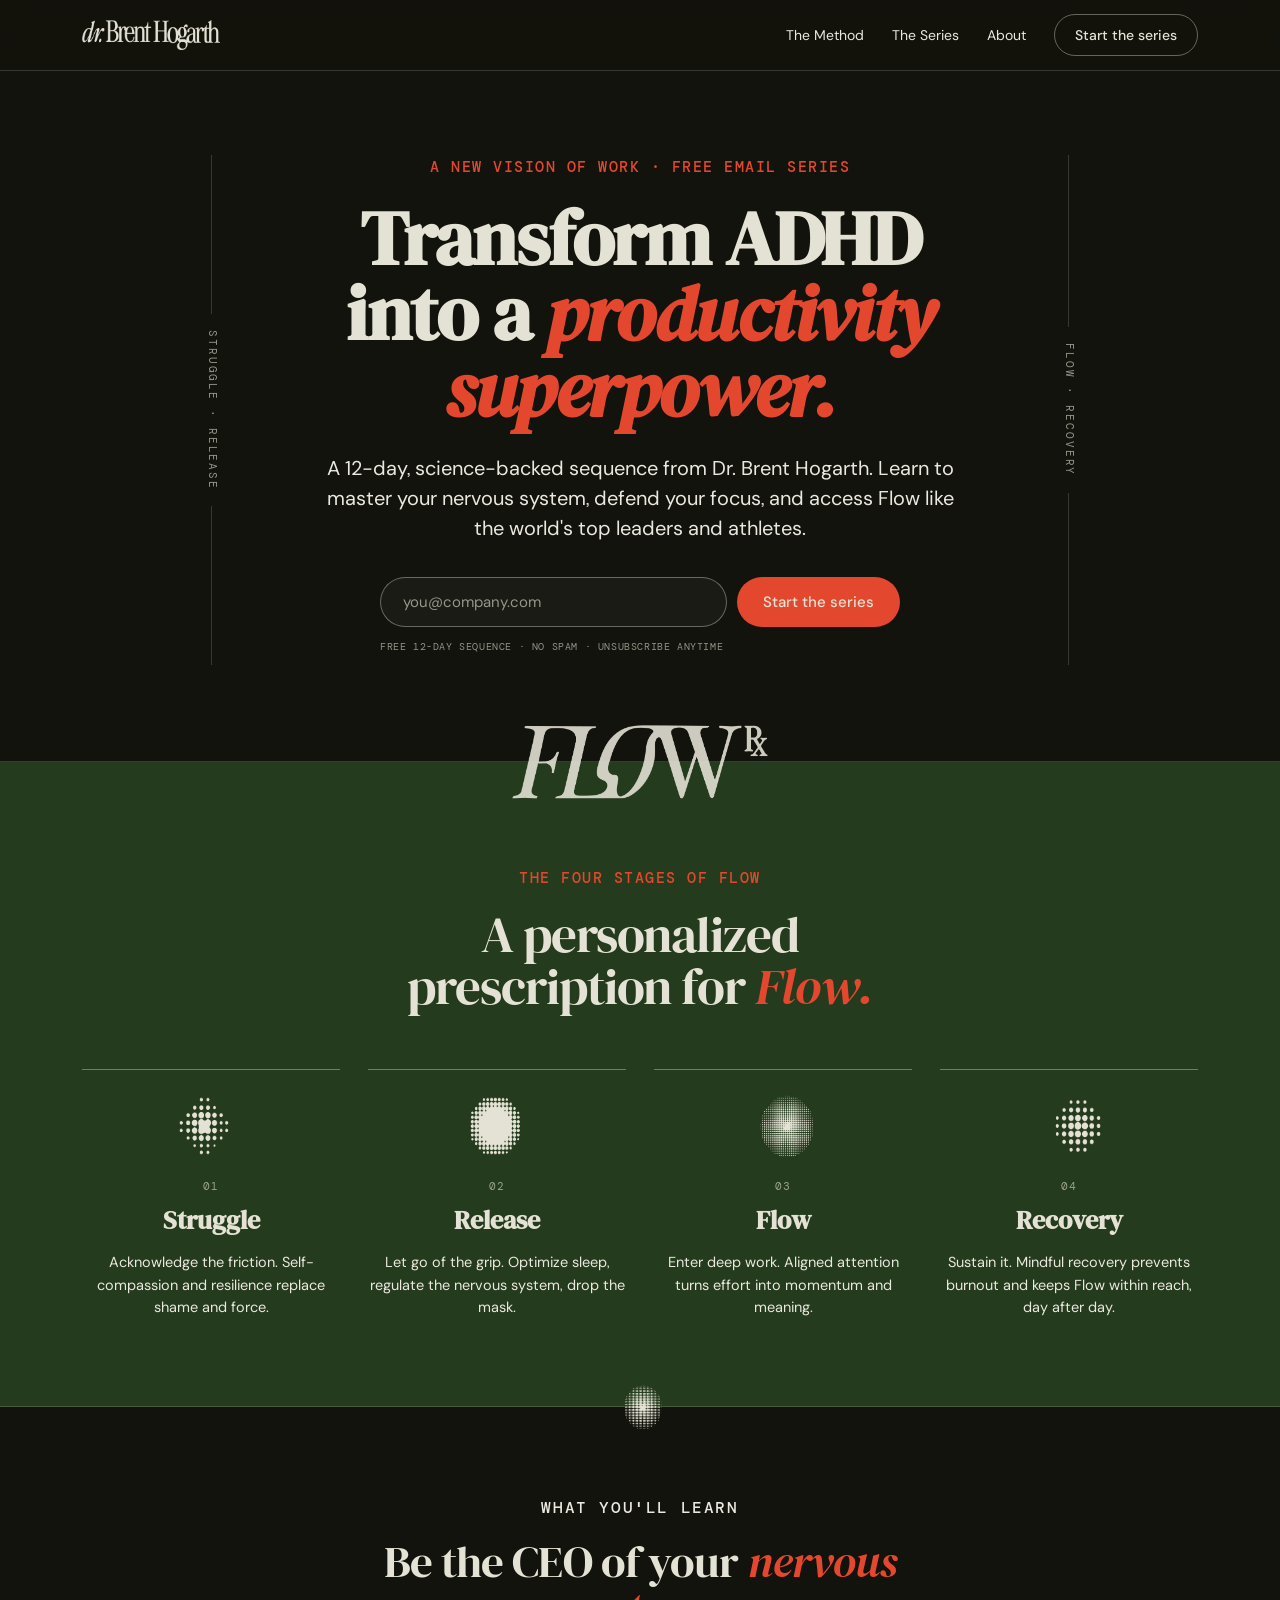
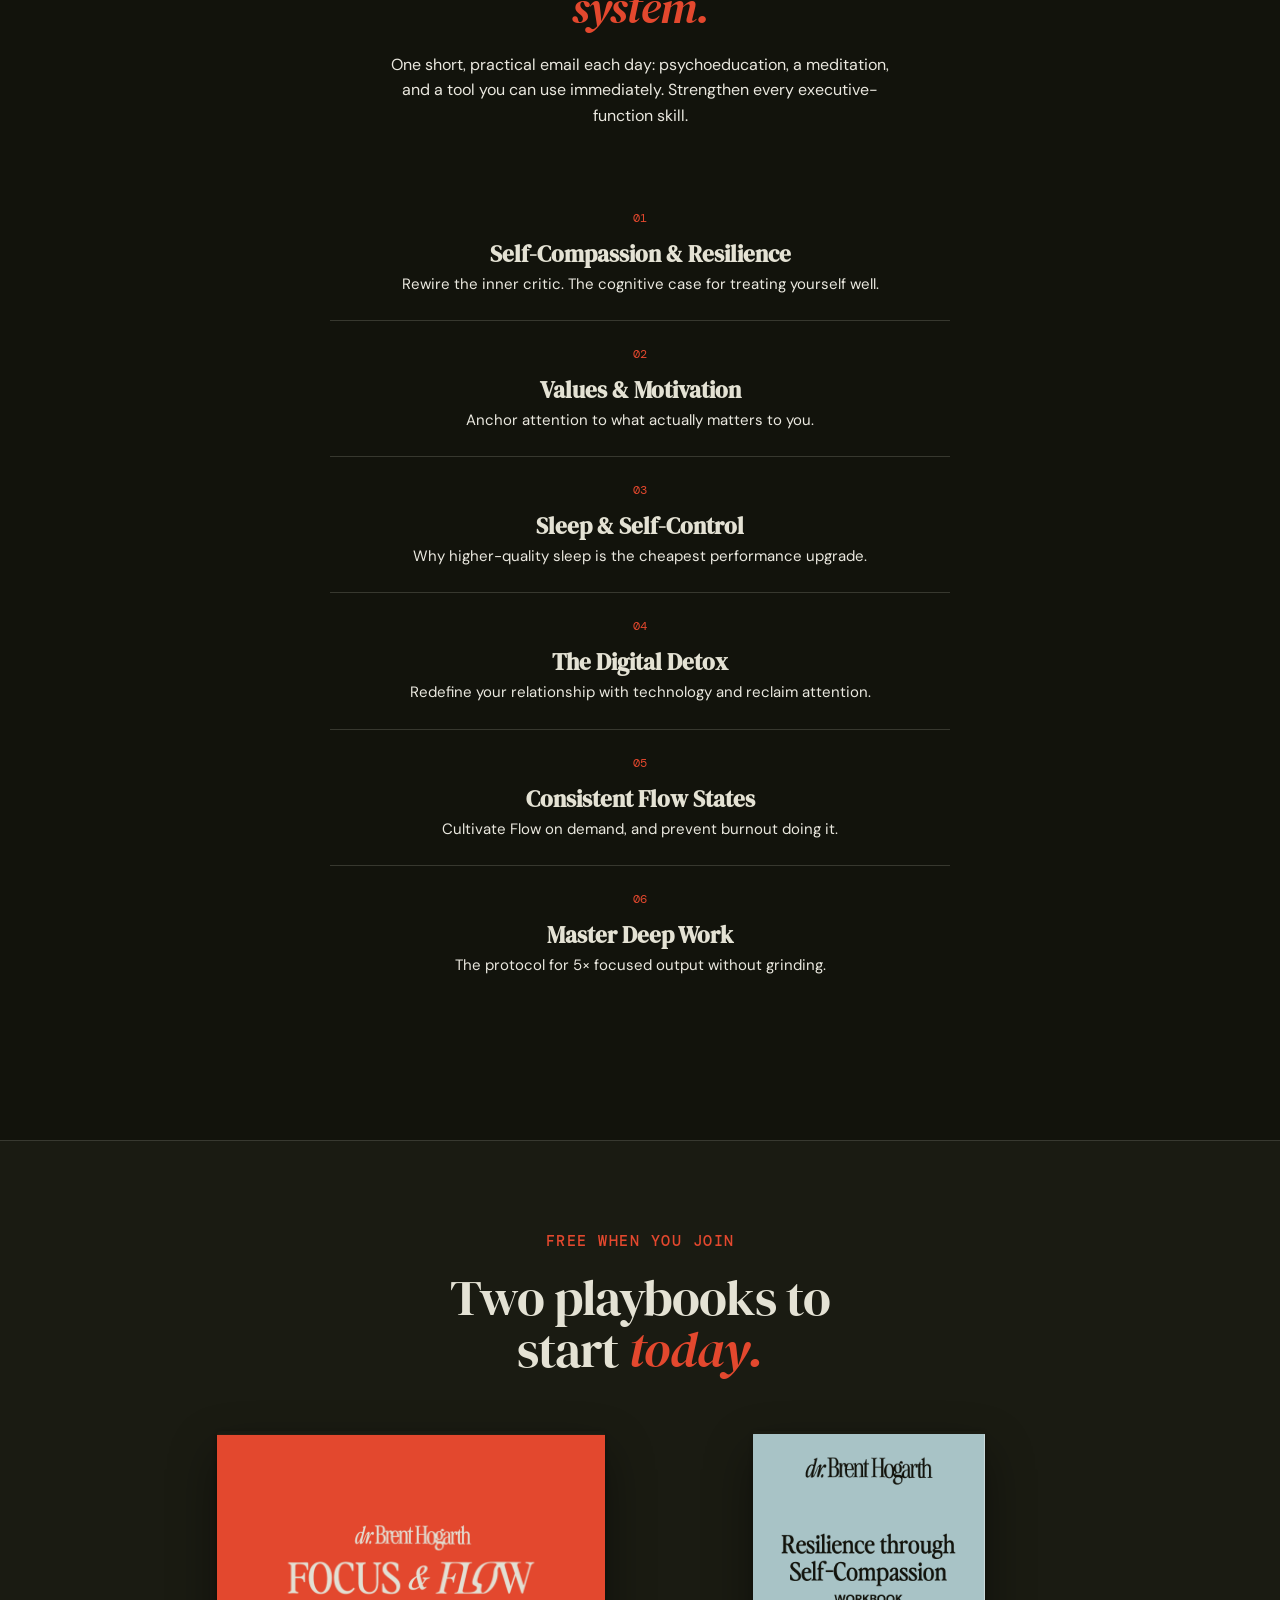
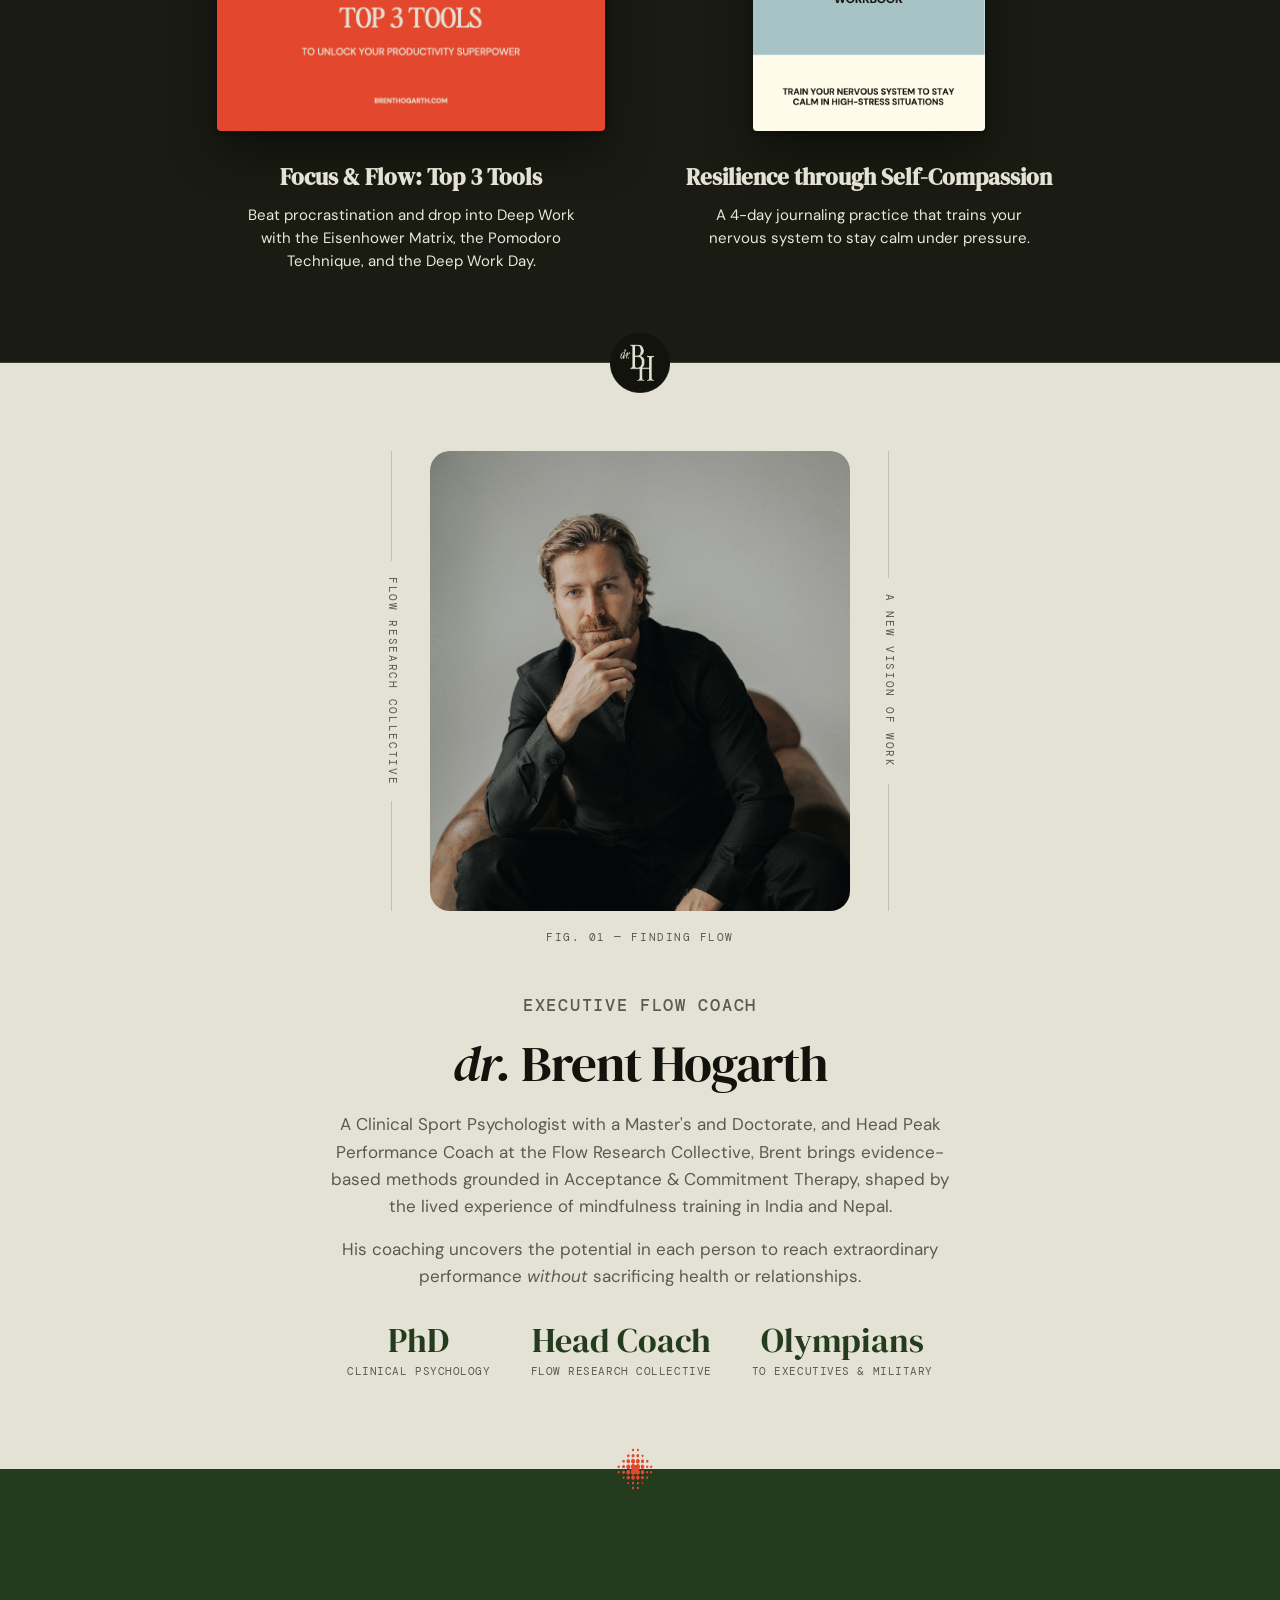
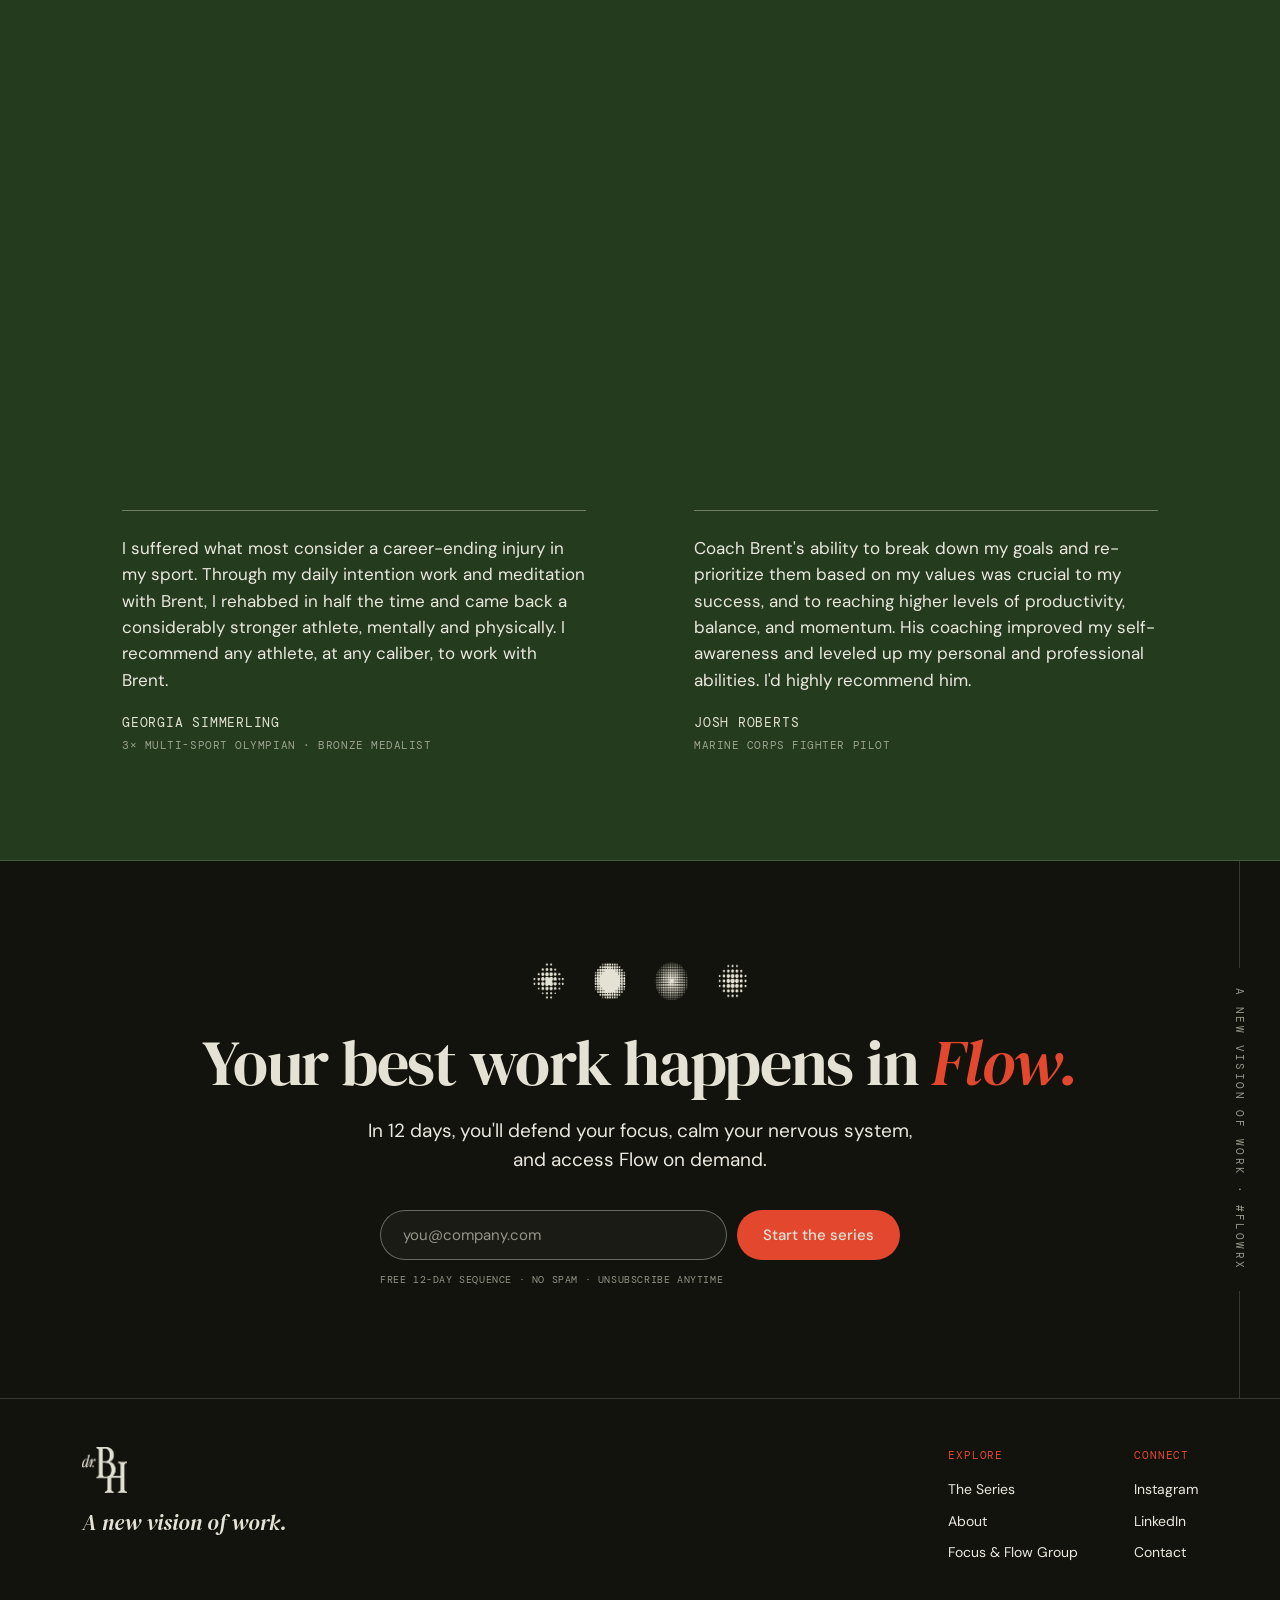
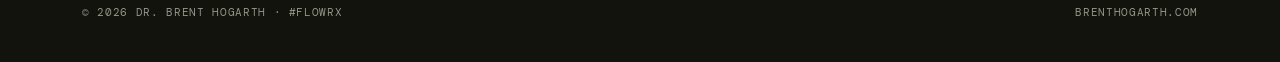
==== index.html @ 194d4f1c "Add free playbooks section with real covers Co-Authored-By: Claude Opus 4.8 <noreply@anthropic.com>" ====
<!DOCTYPE html>
<html lang="en">
<head>
<meta charset="utf-8">
<meta name="viewport" content="width=device-width, initial-scale=1">
<title>Dr. Brent Hogarth · Thinking Productively</title>
<meta name="description" content="A free 12-day, science-backed email series from Dr. Brent Hogarth. Master your nervous system, defend your focus, and access Flow like the world's top leaders and athletes.">

<meta property="og:title" content="Thinking Productively · Dr. Brent Hogarth">
<meta property="og:description" content="A free 12-day, science-backed sequence on Flow, focus, and Deep Work.">
<meta property="og:type" content="website">

<link rel="preconnect" href="https://fonts.googleapis.com">
<link rel="preconnect" href="https://fonts.gstatic.com" crossorigin>
<link rel="stylesheet" href="styles.css">
</head>
<body>

<!-- ============================================================ NAV -->
<header class="nav">
  <div class="wrap nav__inner">
    <a class="nav__logo" href="#top" aria-label="dr. Brent Hogarth home">
      <img src="assets/logo-horizontal-white.png" alt="dr. Brent Hogarth">
    </a>
    <button class="nav__toggle" aria-label="Toggle menu" aria-expanded="false" data-nav-toggle>
      <svg width="24" height="24" viewBox="0 0 24 24" fill="none" stroke="currentColor" stroke-width="1.6" stroke-linecap="round"><line x1="3" y1="7" x2="21" y2="7"/><line x1="3" y1="12" x2="21" y2="12"/><line x1="3" y1="17" x2="21" y2="17"/></svg>
    </button>
    <nav class="nav__links" data-nav-links>
      <a class="nav__link" href="#method">The Method</a>
      <a class="nav__link" href="#curriculum">The Series</a>
      <a class="nav__link" href="#about">About</a>
      <a class="nav__cta" href="#signup">Start the series</a>
    </nav>
  </div>
</header>

<main>

  <!-- ============================================================ HERO -->
  <section class="hero" id="top">
    <div class="wrap hero__inner">
      <div class="hero__content reveal">
        <span class="hero__flank hero__flank--l" aria-hidden="true"><span>Struggle · Release</span></span>
        <span class="hero__flank hero__flank--r" aria-hidden="true"><span>Flow · Recovery</span></span>
        <p class="eyebrow">A NEW VISION OF WORK · FREE EMAIL SERIES</p>
        <h1 class="hero__title">
          Transform ADHD into a
          <span class="italic accent">productivity superpower.</span>
        </h1>
        <p class="hero__lead">
          A 12-day, science-backed sequence from Dr. Brent Hogarth. Learn to master your
          nervous system, defend your focus, and access Flow like the world's top leaders
          and athletes.
        </p>

        <!-- Email capture (hero) -->
        <div class="email-form" data-email-form>
          <form novalidate>
            <div class="email-form__row">
              <input class="email-form__input" type="email" name="email" required
                     placeholder="you@company.com" autocomplete="email" aria-label="Email address">
              <button class="email-form__btn" type="submit">Start the series</button>
            </div>
            <p class="email-form__hint">FREE 12-DAY SEQUENCE · NO SPAM · UNSUBSCRIBE ANYTIME</p>
          </form>
          <div class="email-form__success" role="status">
            <svg width="22" height="22" viewBox="0 0 24 24" fill="none" stroke="currentColor" stroke-width="1.8" stroke-linecap="round" stroke-linejoin="round" style="color:var(--courtside);flex:none"><path d="M22 11.08V12a10 10 0 1 1-5.93-9.14"/><polyline points="22 4 12 14.01 9 11.01"/></svg>
            <div>
              <div class="email-form__success-title">You're in.</div>
              <div class="email-form__success-sub">Day 1 is on its way to <span data-email-echo></span></div>
            </div>
          </div>
        </div>
      </div>

    </div>
  </section>

  <!-- ============================================================ METHOD -->
  <section class="method" id="method">
    <img class="method__flowrx" src="assets/flowrx-horizontal-white.png" alt="FlowRx" aria-hidden="true">
    <div class="wrap method__inner">
      <p class="eyebrow reveal">THE FOUR STAGES OF FLOW</p>
      <h2 class="display method__title reveal">
        A personalized prescription for <span class="italic accent">Flow.</span>
      </h2>
      <div class="method__grid">
        <article class="stage reveal">
          <div class="flow-dot" data-stage="struggle"></div>
          <div class="stage__num">01</div>
          <h3 class="stage__name">Struggle</h3>
          <p class="stage__desc">Acknowledge the friction. Self-compassion and resilience replace shame and force.</p>
        </article>
        <article class="stage reveal">
          <div class="flow-dot" data-stage="release"></div>
          <div class="stage__num">02</div>
          <h3 class="stage__name">Release</h3>
          <p class="stage__desc">Let go of the grip. Optimize sleep, regulate the nervous system, drop the mask.</p>
        </article>
        <article class="stage reveal">
          <div class="flow-dot" data-stage="flow"></div>
          <div class="stage__num">03</div>
          <h3 class="stage__name">Flow</h3>
          <p class="stage__desc">Enter deep work. Aligned attention turns effort into momentum and meaning.</p>
        </article>
        <article class="stage reveal">
          <div class="flow-dot" data-stage="recovery"></div>
          <div class="stage__num">04</div>
          <h3 class="stage__name">Recovery</h3>
          <p class="stage__desc">Sustain it. Mindful recovery prevents burnout and keeps Flow within reach, day after day.</p>
        </article>
      </div>
    </div>
  </section>

  <!-- ============================================================ CURRICULUM -->
  <section class="curriculum" id="curriculum">
    <div class="seam-dot" data-stage="flow" aria-hidden="true"></div>
    <div class="wrap curriculum__inner">
      <div class="curriculum__intro reveal">
        <p class="eyebrow">WHAT YOU'LL LEARN</p>
        <h2 class="display curriculum__title">
          Be the CEO of your <span class="italic accent">nervous system.</span>
        </h2>
        <p>
          One short, practical email each day: psychoeducation, a meditation, and a tool
          you can use immediately. Strengthen every executive-function skill.
        </p>
      </div>
      <div class="curriculum__list">
        <div class="curriculum__item reveal">
          <span class="curriculum__item-num">01</span>
          <div>
            <h3>Self-Compassion &amp; Resilience</h3>
            <p>Rewire the inner critic. The cognitive case for treating yourself well.</p>
          </div>
        </div>
        <div class="curriculum__item reveal">
          <span class="curriculum__item-num">02</span>
          <div>
            <h3>Values &amp; Motivation</h3>
            <p>Anchor attention to what actually matters to you.</p>
          </div>
        </div>
        <div class="curriculum__item reveal">
          <span class="curriculum__item-num">03</span>
          <div>
            <h3>Sleep &amp; Self-Control</h3>
            <p>Why higher-quality sleep is the cheapest performance upgrade.</p>
          </div>
        </div>
        <div class="curriculum__item reveal">
          <span class="curriculum__item-num">04</span>
          <div>
            <h3>The Digital Detox</h3>
            <p>Redefine your relationship with technology and reclaim attention.</p>
          </div>
        </div>
        <div class="curriculum__item reveal">
          <span class="curriculum__item-num">05</span>
          <div>
            <h3>Consistent Flow States</h3>
            <p>Cultivate Flow on demand, and prevent burnout doing it.</p>
          </div>
        </div>
        <div class="curriculum__item reveal">
          <span class="curriculum__item-num">06</span>
          <div>
            <h3>Master Deep Work</h3>
            <p>The protocol for 5× focused output without grinding.</p>
          </div>
        </div>
        <p class="curriculum__more reveal">+ 6 more days · forgetfulness, relationships &amp; long-term flourishing</p>
      </div>
    </div>
  </section>

  <!-- ============================================================ FREE PLAYBOOKS -->
  <section class="playbooks" id="playbooks">
    <div class="wrap playbooks__inner">
      <p class="eyebrow reveal">FREE WHEN YOU JOIN</p>
      <h2 class="display playbooks__title reveal">Two playbooks to start <span class="italic accent">today.</span></h2>
      <div class="playbooks__grid">
        <figure class="playbook reveal">
          <img class="playbook__cover" src="assets/playbook-productivity.png"
               alt="Focus &amp; Flow: Top 3 Tools playbook cover">
          <figcaption>
            <h3 class="playbook__name">Focus &amp; Flow: Top 3 Tools</h3>
            <p class="playbook__desc">Beat procrastination and drop into Deep Work with the Eisenhower Matrix, the Pomodoro Technique, and the Deep Work Day.</p>
          </figcaption>
        </figure>
        <figure class="playbook reveal">
          <img class="playbook__cover" src="assets/playbook-selfcompassion.png"
               alt="Resilience through Self-Compassion workbook cover">
          <figcaption>
            <h3 class="playbook__name">Resilience through Self-Compassion</h3>
            <p class="playbook__desc">A 4-day journaling practice that trains your nervous system to stay calm under pressure.</p>
          </figcaption>
        </figure>
      </div>
    </div>
  </section>

  <!-- ============================================================ ABOUT -->
  <section class="about" id="about">
    <img class="seam-seal" src="assets/monogram-circle-fill.png" alt="" aria-hidden="true">
    <div class="wrap about__inner">
      <!-- Real photo. Save as assets/brent-portrait.jpg (or swap in a second photo
           here, e.g. assets/brent-about.jpg). Falls back to the placeholder until present. -->
      <div class="about__portrait reveal">
        <span class="about__flank about__flank--l" aria-hidden="true"><span>Flow Research Collective</span></span>
        <span class="about__flank about__flank--r" aria-hidden="true"><span>A new vision of work</span></span>
        <img class="about__photo" src="assets/brent-portrait.jpg" alt="Dr. Brent Hogarth"
             onerror="this.style.display='none';document.getElementById('about-photo-ph').style.display='flex';">
        <div class="about__photo about__photo--placeholder" id="about-photo-ph" style="display:none" role="img" aria-label="Photo of Dr. Brent Hogarth (placeholder)">
          <img src="assets/logo-vertical-black.png" alt="">
          <span>Save portrait to assets/brent-portrait.jpg</span>
        </div>
        <span class="about__fig" aria-hidden="true">Fig. 01 — Finding Flow</span>
      </div>
      <div class="about__body reveal">
        <p class="eyebrow about__eyebrow">EXECUTIVE FLOW COACH</p>
        <h2 class="about__title"><span class="italic">dr.</span> Brent Hogarth</h2>
        <p>
          A Clinical Sport Psychologist with a Master's and Doctorate, and Head Peak
          Performance Coach at the Flow Research Collective, Brent brings evidence-based
          methods grounded in Acceptance &amp; Commitment Therapy, shaped by the lived
          experience of mindfulness training in India and Nepal.
        </p>
        <p>
          His coaching uncovers the potential in each person to reach extraordinary
          performance <em>without</em> sacrificing health or relationships.
        </p>
        <div class="about__stats">
          <div>
            <div class="about__stat-n">PhD</div>
            <div class="about__stat-l">Clinical Psychology</div>
          </div>
          <div>
            <div class="about__stat-n">Head Coach</div>
            <div class="about__stat-l">Flow Research Collective</div>
          </div>
          <div>
            <div class="about__stat-n">Olympians</div>
            <div class="about__stat-l">to executives &amp; military</div>
          </div>
        </div>
      </div>
    </div>
  </section>

  <!-- ============================================================ TESTIMONIALS -->
  <section class="testimonials" id="testimonials">
    <div class="seam-dot seam-dot--orange" data-stage="struggle" aria-hidden="true"></div>
    <div class="wrap testimonials__inner">
      <p class="eyebrow reveal">IN THEIR WORDS · TRUSTED BY HIGH PERFORMERS</p>

      <figure class="testimonial-feature reveal">
        <div class="quote-mark" aria-hidden="true">&ldquo;</div>
        <blockquote>
          Dr. Brent Hogarth is a leader in the field of high-performance psychology. His
          ability to help people live value-driven lives, through integrating the science of
          mindfulness and flow, is a needed voice in peak-performance training. If you're
          looking to level up your game, I encourage you to work with him.
        </blockquote>
        <figcaption>
          <span class="testimonial__name">Steven Kotler</span>
          <span class="testimonial__role">New York Times bestselling author · leading expert on high performance</span>
        </figcaption>
      </figure>

      <div class="testimonials__grid">
        <figure class="testimonial reveal">
          <blockquote>
            I suffered what most consider a career-ending injury in my sport. Through my daily
            intention work and meditation with Brent, I rehabbed in half the time and came
            back a considerably stronger athlete, mentally and physically. I recommend any
            athlete, at any caliber, to work with Brent.
          </blockquote>
          <figcaption>
            <span class="testimonial__name">Georgia Simmerling</span>
            <span class="testimonial__role">3× Multi-Sport Olympian · Bronze Medalist</span>
          </figcaption>
        </figure>
        <figure class="testimonial reveal">
          <blockquote>
            Coach Brent's ability to break down my goals and re-prioritize them based on my
            values was crucial to my success, and to reaching higher levels of productivity,
            balance, and momentum. His coaching improved my self-awareness and leveled up my
            personal and professional abilities. I'd highly recommend him.
          </blockquote>
          <figcaption>
            <span class="testimonial__name">Josh Roberts</span>
            <span class="testimonial__role">Marine Corps fighter pilot</span>
          </figcaption>
        </figure>
      </div>
    </div>
  </section>

  <!-- ============================================================ FINAL CTA -->
  <section class="final" id="signup">
    <div class="spine" aria-hidden="true"><span>A NEW VISION OF WORK · #FLOWRX</span></div>
    <div class="wrap final__inner">
      <div class="final__dots reveal">
        <div class="flow-dot" data-stage="struggle"></div>
        <div class="flow-dot" data-stage="release"></div>
        <div class="flow-dot" data-stage="flow"></div>
        <div class="flow-dot" data-stage="recovery"></div>
      </div>
      <h2 class="display final__title reveal">
        Your best work happens in <span class="italic accent">Flow.</span>
      </h2>
      <p class="final__lead reveal">
        In 12 days, you'll defend your focus, calm your nervous system, and access Flow on demand.
      </p>
      <div class="email-form reveal" data-email-form>
        <form novalidate>
          <div class="email-form__row">
            <input class="email-form__input" type="email" name="email" required
                   placeholder="you@company.com" autocomplete="email" aria-label="Email address">
            <button class="email-form__btn" type="submit">Start the series</button>
          </div>
          <p class="email-form__hint">FREE 12-DAY SEQUENCE · NO SPAM · UNSUBSCRIBE ANYTIME</p>
        </form>
        <div class="email-form__success" role="status">
          <svg width="22" height="22" viewBox="0 0 24 24" fill="none" stroke="currentColor" stroke-width="1.8" stroke-linecap="round" stroke-linejoin="round" style="color:var(--courtside);flex:none"><path d="M22 11.08V12a10 10 0 1 1-5.93-9.14"/><polyline points="22 4 12 14.01 9 11.01"/></svg>
          <div>
            <div class="email-form__success-title">You're in.</div>
            <div class="email-form__success-sub">Day 1 is on its way to <span data-email-echo></span></div>
          </div>
        </div>
      </div>
    </div>
  </section>

</main>

<!-- ============================================================ FOOTER -->
<footer class="footer">
  <div class="wrap footer__top">
    <div class="footer__brand">
      <img src="assets/monogram-white.png" alt="dr. BH">
      <p class="footer__tagline">A new vision of work.</p>
    </div>
    <div class="footer__cols">
      <div class="footer__col">
        <div class="footer__col-head">Explore</div>
        <a href="#curriculum">The Series</a>
        <a href="#about">About</a>
        <a href="https://www.brenthogarth.com/focus-group">Focus &amp; Flow Group</a>
      </div>
      <div class="footer__col">
        <div class="footer__col-head">Connect</div>
        <a href="#">Instagram</a>
        <a href="#">LinkedIn</a>
        <a href="#">Contact</a>
      </div>
    </div>
  </div>
  <div class="wrap footer__bottom">
    <span>© 2026 Dr. Brent Hogarth · #FLOWRX</span>
    <span>brenthogarth.com</span>
  </div>
</footer>

<script src="main.js?v=2"></script>
</body>
</html>
---- styles.css ----
/* ============================================================
   BRENT HOGARTH — Thinking Productively landing page
   Foundations ported from the design system's colors_and_type.css
   (Source: BH-BrandBook-V2-09.30.22.pdf, pp. 22–23)
   ============================================================ */

/* ---- FONTS -------------------------------------------------
   Display:  Perfectly Nineties (COMMERCIAL — not on Google Fonts)
             ↳ substituted with "DM Serif Display" until the real
               licensed files are supplied.
   Body:     DM Sans  (exact match, Google Fonts)
   Mono/UI:  DM Mono  (exact match, Google Fonts)
------------------------------------------------------------- */
@import url('https://fonts.googleapis.com/css2?family=DM+Serif+Display:ital@0;1&family=DM+Sans:ital,opsz,wght@0,9..40,300..700;1,9..40,400..600&family=DM+Mono:ital,wght@0,400;0,500;1,400&display=swap');

:root {
  /* ---- BRAND COLOR PALETTE (named per brand book) ---- */
  --turf:        #253B1E; /* deep green       — PANTONE 553C  */
  --courtside:   #E3482E; /* red / vermilion  — PANTONE 172C (accent) */
  --deep-flow:   #12130C; /* near-black       — PANTONE BLACK C */
  --grounded:    #8F7C65; /* warm taupe       — PANTONE 874C  */
  --enlightened: #E4E2D4; /* warm cream       — PANTONE WARM GRAY 1C */

  --cream-soft:  oklch(0.93 0.012 95);   /* slightly dimmer cream for body text on dark */

  /* ---- SEMANTIC SURFACES ---- */
  --bg:              var(--deep-flow);
  --bg-alt:          var(--turf);
  --bg-cream:        var(--enlightened);
  --surface:         #1A1B12;
  --hairline:        rgba(228, 226, 212, 0.18);
  --hairline-strong: rgba(228, 226, 212, 0.40);

  /* ---- SEMANTIC FOREGROUND ---- */
  --fg1:           var(--enlightened);
  --fg2:           var(--cream-soft);
  --fg3:           rgba(228, 226, 212, 0.62);
  --fg-on-cream:   var(--deep-flow);
  --fg-on-cream-2: rgba(18, 19, 12, 0.66);
  --accent:        var(--courtside);

  /* ---- TYPE FAMILIES ---- */
  --font-display: 'DM Serif Display', 'Perfectly Nineties', Georgia, serif;
  --font-body:    'DM Sans', system-ui, -apple-system, sans-serif;
  --font-mono:    'DM Mono', ui-monospace, 'SFMono-Regular', monospace;

  /* ---- RADIUS / ELEVATION ---- */
  --r-sm: 6px;
  --r-md: 12px;
  --r-lg: 20px;
  --r-pill: 999px;
  --shadow-card: 0 1px 2px rgba(0, 0, 0, 0.4), 0 12px 32px rgba(0, 0, 0, 0.35);

  --wrap: 1180px;
}

/* ============================================================
   RESET / BASE
   ============================================================ */
* { box-sizing: border-box; }
html { scroll-behavior: smooth; }
html, body { margin: 0; }

body {
  background: var(--deep-flow);
  color: var(--fg2);
  font-family: var(--font-body);
  font-size: 1.0625rem;
  line-height: 1.6;
  font-feature-settings: 'ss01';
  -webkit-font-smoothing: antialiased;
  text-rendering: optimizeLegibility;
}

::selection { background: var(--courtside); color: var(--enlightened); }

img { display: block; max-width: 100%; }

h1, h2, h3 { margin: 0; }

a { color: var(--fg1); text-underline-offset: 3px; }

.wrap { max-width: var(--wrap); margin: 0 auto; padding-left: 32px; padding-right: 32px; }

.eyebrow {
  font-family: var(--font-mono);
  font-size: 15px;
  text-transform: uppercase;
  letter-spacing: 0.1em;
  color: var(--accent);
  font-weight: 500;
  margin: 0;
}

.serif { font-family: var(--font-display); font-weight: 400; }
.italic { font-style: italic; }
.accent { color: var(--courtside); }

/* Reusable display headline base — DM Serif Display ships 400 only */
.display, .h2 {
  font-family: var(--font-display);
  font-weight: 400;
  color: var(--enlightened);
  line-height: 1.02;
  letter-spacing: -0.02em;
}

/* ============================================================
   FLOW-STAGE HALFTONE MOTIF
   Crops the official strip (assets/stages-row-white.png:
   Struggle · Release · Flow · Recovery) into one cell.
   ============================================================ */
.flow-dot {
  background-image: url(assets/stages-row-white.png);
  background-size: 400% 100%;
  background-repeat: no-repeat;
  flex: none;
}
.flow-dot[data-stage="struggle"] { background-position: 0% center; }
.flow-dot[data-stage="release"]  { background-position: 33.33% center; }
.flow-dot[data-stage="flow"]     { background-position: 66.67% center; }
.flow-dot[data-stage="recovery"] { background-position: 100% center; }

.flow-row { display: flex; gap: 22px; }

/* ============================================================
   NAV
   ============================================================ */
.nav {
  position: sticky;
  top: 0;
  z-index: 50;
  background: rgba(18, 19, 12, 0.72);
  backdrop-filter: blur(10px);
  -webkit-backdrop-filter: blur(10px);
  border-bottom: 1px solid var(--hairline);
}
.nav__inner {
  display: flex;
  align-items: center;
  justify-content: space-between;
  padding-top: 14px;
  padding-bottom: 14px;
}
.nav__logo img { height: 30px; width: auto; }
.nav__links { display: flex; align-items: center; gap: 28px; }
.nav__link {
  font-family: var(--font-body);
  font-size: 14px;
  color: var(--fg2);
  text-decoration: none;
  transition: color 0.15s ease;
}
.nav__link:hover { color: var(--courtside); }
.nav__cta {
  font-family: var(--font-body);
  font-size: 14px;
  font-weight: 500;
  color: var(--enlightened);
  border: 1px solid var(--hairline-strong);
  border-radius: var(--r-pill);
  padding: 9px 20px;
  text-decoration: none;
  white-space: nowrap;
  transition: border-color 0.15s ease, background-color 0.15s ease;
}
.nav__cta:hover { border-color: var(--courtside); background: rgba(227, 72, 46, 0.08); }
.nav__toggle {
  display: none;
  background: none;
  border: 0;
  color: var(--enlightened);
  cursor: pointer;
  padding: 6px;
}

/* ============================================================
   HERO
   ============================================================ */
.hero {
  position: relative;
  overflow: hidden;
  border-bottom: 1px solid var(--hairline);
}
.hero__inner {
  padding-top: 84px;
  padding-bottom: 96px;
  display: flex;
  flex-direction: column;
  align-items: center;
  text-align: center;
}
.hero__content { position: relative; max-width: 760px; }
.hero .email-form { margin: 0 auto; text-align: left; }

/* flanking court-lines framing the hero headline (same treatment as the portrait) */
.hero__flank {
  position: absolute;
  top: 0;
  bottom: 0;
  display: flex;
  flex-direction: column;
  align-items: center;
  justify-content: center;
  gap: 16px;
}
.hero__flank::before,
.hero__flank::after { content: ""; flex: 1; width: 1px; background: var(--hairline); }
.hero__flank span {
  writing-mode: vertical-rl;
  font-family: var(--font-mono);
  font-size: 10.5px;
  letter-spacing: 0.18em;
  text-transform: uppercase;
  color: var(--fg3);
  white-space: nowrap;
}
.hero__flank--l { right: 100%; margin-right: 40px; }
.hero__flank--r { left: 100%; margin-left: 40px; }
@media (max-width: 900px) { .hero__flank { display: none; } }
.hero__title {
  font-family: var(--font-display);
  font-size: clamp(3rem, 6vw, 5.6rem);
  line-height: 0.98;
  letter-spacing: -0.02em;
  color: var(--enlightened);
  margin: 22px 0 26px;
  text-wrap: balance;
}
.hero__lead {
  font-size: 20px;
  line-height: 1.5;
  color: var(--fg2);
  max-width: 46ch;
  margin: 0 auto 34px;
}

/* ============================================================
   EMAIL CAPTURE FORM
   ============================================================ */
.email-form { max-width: 520px; }
.email-form__row { display: flex; gap: 10px; }
.email-form__input {
  flex: 1;
  border-radius: var(--r-pill);
  padding: 14px 22px;
  font-family: var(--font-body);
  font-size: 15px;
  outline: none;
  background: rgba(228, 226, 212, 0.04);
  border: 1px solid var(--hairline-strong);
  color: var(--enlightened);
  min-width: 0;
}
.email-form__input::placeholder { color: var(--fg3); }
.email-form__input:focus { border-color: var(--courtside); }
.email-form__btn {
  background: var(--courtside);
  color: var(--enlightened);
  border: 0;
  border-radius: var(--r-pill);
  padding: 14px 26px;
  font-family: var(--font-body);
  font-weight: 500;
  font-size: 15px;
  cursor: pointer;
  white-space: nowrap;
  transition: filter 0.15s ease;
}
.email-form__btn:hover { filter: brightness(1.08); }
.email-form__btn:active { filter: brightness(0.94); }
.email-form__hint {
  font-family: var(--font-mono);
  font-size: 10px;
  text-transform: uppercase;
  letter-spacing: 0.06em;
  color: var(--fg3);
  margin-top: 12px;
}

/* success state */
.email-form__success {
  display: none;
  align-items: center;
  gap: 12px;
  padding: 16px 22px;
  border: 1px solid var(--hairline-strong);
  border-radius: var(--r-md);
  max-width: 520px;
  background: rgba(228, 226, 212, 0.05);
}
.email-form.is-done .email-form__success { display: flex; }
.email-form.is-done form { display: none; }
.email-form__success i { color: var(--courtside); width: 22px; height: 22px; flex: none; }
.email-form__success-title {
  font-family: var(--font-display);
  font-size: 20px;
  color: var(--enlightened);
  line-height: 1.1;
}
.email-form__success-sub {
  font-family: var(--font-mono);
  font-size: 11px;
  text-transform: uppercase;
  letter-spacing: 0.05em;
  color: var(--fg3);
  margin-top: 4px;
}

/* cream variant (light sections) */
.email-form--cream .email-form__input {
  background: rgba(255, 255, 255, 0.5);
  border-color: rgba(18, 19, 12, 0.28);
  color: var(--deep-flow);
}
.email-form--cream .email-form__input::placeholder { color: var(--fg-on-cream-2); }
.email-form--cream .email-form__hint { color: var(--fg-on-cream-2); }

/* ============================================================
   METHOD — four stages of Flow
   ============================================================ */
.method {
  position: relative;
  background: var(--turf);
  border-bottom: 1px solid var(--hairline);
}
.method__inner { padding-top: 104px; padding-bottom: 88px; text-align: center; }
.method__title {
  font-size: clamp(2rem, 4vw, 3.4rem);
  margin: 18px auto 56px;
  max-width: 22ch;
  line-height: 1.02;
}
.method__grid {
  display: grid;
  grid-template-columns: repeat(4, 1fr);
  gap: 28px;
}
.stage {
  border-top: 1px solid var(--hairline-strong);
  padding-top: 24px;
  display: flex;
  flex-direction: column;
  align-items: center;
  text-align: center;
}
.stage .flow-dot { width: 64px; height: 64px; }
.stage__num {
  font-family: var(--font-mono);
  font-size: 11px;
  color: var(--fg3);
  margin-top: 20px;
  letter-spacing: 0.06em;
}
.stage__name {
  font-family: var(--font-display);
  font-size: 26px;
  color: var(--enlightened);
  margin: 4px 0 10px;
}
.stage__desc { font-size: 14.5px; line-height: 1.55; color: var(--fg2); margin: 0; max-width: 30ch; }

/* ============================================================
   CURRICULUM
   ============================================================ */
.curriculum { position: relative; border-bottom: 1px solid var(--hairline); }
.curriculum__inner { padding-top: 88px; padding-bottom: 88px; }
.curriculum__intro { text-align: center; max-width: 640px; margin: 0 auto 56px; }
.curriculum__title {
  font-size: clamp(1.9rem, 3.5vw, 3rem);
  line-height: 1.04;
  margin: 18px 0 20px;
}
.curriculum__intro p { font-size: 16px; line-height: 1.6; color: var(--fg2); margin: 0 auto; max-width: 48ch; }
.curriculum__list { max-width: 620px; margin: 0 auto; }
.curriculum__item {
  display: flex;
  flex-direction: column;
  align-items: center;
  text-align: center;
  gap: 8px;
  padding: 24px 0;
  border-top: 1px solid var(--hairline);
}
.curriculum__item:first-child { border-top: none; }
.curriculum__item-num {
  font-family: var(--font-mono);
  font-size: 12px;
  color: var(--courtside);
}
.curriculum__item h3 {
  font-family: var(--font-display);
  font-size: 23px;
  color: var(--enlightened);
  margin: 0;
}
.curriculum__item p { font-size: 15px; line-height: 1.55; color: var(--fg2); margin: 0; }
.curriculum__more {
  font-family: var(--font-mono);
  font-size: 11px;
  text-transform: uppercase;
  letter-spacing: 0.05em;
  color: var(--fg3);
  margin-top: 22px;
  text-align: center;
}

/* ============================================================
   ABOUT
   ============================================================ */
.about {
  position: relative;
  background: var(--enlightened);
  color: var(--deep-flow);
  border-bottom: 1px solid var(--hairline);
}
.about__inner {
  padding-top: 88px;
  padding-bottom: 88px;
  display: flex;
  flex-direction: column;
  align-items: center;
  text-align: center;
}
.about__body { max-width: 640px; }

/* portrait with editorial court-line framing + a figure caption */
.about__portrait {
  position: relative;
  width: min(420px, 100%);
  margin-bottom: 46px;
}
.about__photo {
  width: 100%;
  height: 460px;
  border-radius: var(--r-lg);
  object-fit: cover;
  object-position: 50% 18%;
}
.about__flank {
  position: absolute;
  top: 0;
  height: 460px;
  display: flex;
  flex-direction: column;
  align-items: center;
  justify-content: center;
  gap: 16px;
}
.about__flank::before,
.about__flank::after { content: ""; flex: 1; width: 1px; background: rgba(18, 19, 12, 0.16); }
.about__flank span {
  writing-mode: vertical-rl;
  font-family: var(--font-mono);
  font-size: 10.5px;
  letter-spacing: 0.16em;
  text-transform: uppercase;
  color: var(--fg-on-cream-2);
  white-space: nowrap;
}
.about__flank--l { right: 100%; margin-right: 30px; }
.about__flank--r { left: 100%; margin-left: 30px; }
.about__fig {
  display: block;
  margin-top: 18px;
  font-family: var(--font-mono);
  font-size: 11px;
  letter-spacing: 0.14em;
  text-transform: uppercase;
  color: var(--fg-on-cream-2);
}
.about__photo--placeholder {
  border: 1px solid rgba(18, 19, 12, 0.15);
  background:
    radial-gradient(120% 90% at 50% 0%, rgba(37, 59, 30, 0.10), transparent 65%),
    rgba(18, 19, 12, 0.04);
  display: flex;
  flex-direction: column;
  align-items: center;
  justify-content: center;
  gap: 16px;
  text-align: center;
}
.about__photo--placeholder img { width: 96px; height: auto; opacity: 0.85; }
.about__photo--placeholder span {
  font-family: var(--font-mono);
  font-size: 11px;
  text-transform: uppercase;
  letter-spacing: 0.08em;
  color: var(--fg-on-cream-2);
}
.about__eyebrow { color: var(--turf); }
.about__title {
  font-family: var(--font-display);
  font-weight: 400;
  font-size: clamp(2rem, 4vw, 3.4rem);
  line-height: 1.02;
  letter-spacing: -0.02em;
  color: var(--deep-flow);
  margin: 18px 0 22px;
}
.about p { font-size: 17px; line-height: 1.6; color: var(--fg-on-cream-2); margin: 0 auto 16px; max-width: 56ch; }
.about p:last-of-type { margin-bottom: 0; }
.about__stats { display: flex; justify-content: center; gap: 40px; margin-top: 32px; flex-wrap: wrap; }
.about__stat-n { font-family: var(--font-display); font-size: 34px; color: var(--turf); line-height: 1; }
.about__stat-l {
  font-family: var(--font-mono);
  font-size: 11px;
  text-transform: uppercase;
  letter-spacing: 0.05em;
  color: var(--fg-on-cream-2);
  margin-top: 6px;
}

/* ============================================================
   FREE PLAYBOOKS (lead-magnet showcase — real covers)
   ============================================================ */
.playbooks { position: relative; background: var(--surface); border-bottom: 1px solid var(--hairline); }
.playbooks__inner { padding-top: 88px; padding-bottom: 88px; text-align: center; }
.playbooks__title {
  font-size: clamp(2rem, 4vw, 3.4rem);
  margin: 18px auto 56px;
  max-width: 18ch;
  line-height: 1.02;
}
.playbooks__grid {
  display: grid;
  grid-template-columns: 1fr 1fr;
  gap: 56px;
  align-items: start;
  max-width: 860px;
  margin: 0 auto;
}
.playbook { margin: 0; display: flex; flex-direction: column; align-items: center; }
.playbook__cover {
  max-height: 300px;
  max-width: 100%;
  border-radius: 4px;
  box-shadow: 0 2px 6px rgba(0, 0, 0, 0.35), 0 22px 48px rgba(0, 0, 0, 0.42);
  margin-bottom: 28px;
}
.playbook__name {
  font-family: var(--font-display);
  font-size: 23px;
  color: var(--enlightened);
  margin: 0 0 8px;
}
.playbook__desc {
  font-size: 15px;
  line-height: 1.55;
  color: var(--fg2);
  margin: 0 auto;
  max-width: 34ch;
}

/* ============================================================
   TESTIMONIALS
   ============================================================ */
.testimonials { position: relative; background: var(--turf); border-bottom: 1px solid var(--hairline); }
.testimonials__inner { padding-top: 88px; padding-bottom: 88px; }
.testimonials .eyebrow { text-align: center; }

.testimonial-feature { margin: 26px 0 64px; max-width: 980px; }
.testimonial-feature .quote-mark {
  font-family: var(--font-display);
  font-size: 58px;
  line-height: 0.7;
  color: var(--courtside);
  margin: 0 0 24px;
}
.testimonial-feature blockquote {
  font-family: var(--font-display);
  font-weight: 400;
  font-size: clamp(1.6rem, 3.2vw, 2.75rem);
  line-height: 1.18;
  letter-spacing: -0.01em;
  color: var(--enlightened);
  margin: 0 0 26px;
  text-wrap: balance;
}

.testimonials__grid { display: grid; grid-template-columns: 1fr 1fr; gap: 28px; }
.testimonial { border-top: 1px solid var(--hairline-strong); padding-top: 24px; }
.testimonial blockquote {
  font-family: var(--font-body);
  font-size: 17px;
  line-height: 1.55;
  color: var(--fg2);
  margin: 0 0 20px;
}

/* shared attribution */
.testimonial-feature figcaption,
.testimonial figcaption { display: flex; flex-direction: column; gap: 3px; }
.testimonial__name {
  font-family: var(--font-mono);
  font-size: 13px;
  text-transform: uppercase;
  letter-spacing: 0.06em;
  color: var(--enlightened);
}
.testimonial__role {
  font-family: var(--font-mono);
  font-size: 11px;
  text-transform: uppercase;
  letter-spacing: 0.05em;
  color: var(--fg3);
}

/* ============================================================
   FINAL CTA
   ============================================================ */
.final { position: relative; background: var(--deep-flow); }

/* ============================================================
   SECTION TRANSITIONS / BRAND OVERLAYS
   (soften hard section cuts with brand motifs)
   ============================================================ */
/* FlowRx wordmark straddling the hero → method seam */
.method__flowrx {
  position: absolute;
  top: 0;
  left: 50%;
  transform: translate(-50%, -50%);
  width: min(255px, 45vw);
  height: auto;
  opacity: 0.9;
  pointer-events: none;
  z-index: 3;
}
/* a single halftone "flow" dot straddling the method → curriculum seam */
.seam-dot {
  position: absolute;
  top: 0;
  left: 50%;
  width: 46px;
  height: 46px;
  transform: translate(-50%, -50%);
  background-image: url(assets/stages-row-white.png);
  background-size: 400% 100%;
  background-repeat: no-repeat;
  pointer-events: none;
  z-index: 4;
}
.seam-dot--black { background-image: url(assets/stages-row-black.png); }
/* Courtside (orange) particle dot — recolours the halftone via mask so it reads
   on both the cream and turf halves of the About → Testimonials seam */
.seam-dot--orange {
  background-image: none;
  background-color: var(--courtside);
  -webkit-mask-image: url(assets/stages-row-white.png);
          mask-image: url(assets/stages-row-white.png);
  -webkit-mask-repeat: no-repeat;
          mask-repeat: no-repeat;
  -webkit-mask-size: 400% 100%;
          mask-size: 400% 100%;
  -webkit-mask-position: 0% center;
          mask-position: 0% center;
}
.seam-dot[data-stage="struggle"] { background-position: 0% center; }
.seam-dot[data-stage="release"]  { background-position: 33.33% center; }
.seam-dot[data-stage="flow"]     { background-position: 66.67% center; }
.seam-dot[data-stage="recovery"] { background-position: 100% center; }
/* subtle vertical "spine" label riding a hairline (final CTA) */
.spine {
  position: absolute;
  top: 0;
  bottom: 0;
  right: 32px;
  display: flex;
  flex-direction: column;
  align-items: center;
  justify-content: center;
  gap: 20px;
  pointer-events: none;
}
.spine::before,
.spine::after { content: ""; flex: 1; width: 1px; background: var(--hairline); }
.spine span {
  writing-mode: vertical-rl;
  font-family: var(--font-mono);
  font-size: 11px;
  letter-spacing: 0.22em;
  text-transform: uppercase;
  color: var(--fg3);
  white-space: nowrap;
}
@media (max-width: 900px) { .spine { display: none; } }

/* monogram seal connector (works straddling cream / turf seams) */
.seam-seal {
  position: absolute;
  top: 0;
  left: 50%;
  width: 60px;
  height: 60px;
  transform: translate(-50%, -50%);
  z-index: 4;
  pointer-events: none;
}
/* editorial flanks fit only when there's gutter room */
@media (max-width: 760px) {
  .about__flank { display: none; }
  .playbooks__grid { grid-template-columns: 1fr; gap: 48px; }
}
.final__inner { padding-top: 100px; padding-bottom: 100px; text-align: center; }
.final__dots { display: flex; justify-content: center; gap: 18px; margin-bottom: 30px; }
.final__dots .flow-dot { width: 40px; height: 40px; }
.final__title {
  font-size: clamp(2.4rem, 5vw, 4.6rem);
  line-height: 1;
  margin: 0 0 22px;
  letter-spacing: -0.02em;
}
.final__lead { font-size: 19px; line-height: 1.5; color: var(--fg2); max-width: 42ch; margin: 0 auto 36px; }
.final .email-form { margin: 0 auto; }
.final__inner .email-form__row,
.final__inner .email-form__hint { text-align: left; }

/* ============================================================
   FOOTER
   ============================================================ */
.footer { border-top: 1px solid var(--hairline); background: var(--deep-flow); }
.footer__top {
  padding-top: 48px;
  padding-bottom: 0;
  display: flex;
  justify-content: space-between;
  align-items: flex-start;
  flex-wrap: wrap;
  gap: 32px;
}
.footer__brand { max-width: 340px; }
.footer__brand img { height: 46px; width: auto; margin-bottom: 16px; }
.footer__tagline { font-family: var(--font-display); font-style: italic; font-size: 22px; color: var(--enlightened); margin: 0; line-height: 1.2; }
.footer__cols { display: flex; gap: 56px; flex-wrap: wrap; }
.footer__col-head {
  font-family: var(--font-mono);
  font-size: 11px;
  text-transform: uppercase;
  letter-spacing: 0.08em;
  color: var(--courtside);
  margin-bottom: 14px;
}
.footer__col a {
  display: block;
  font-family: var(--font-body);
  font-size: 14px;
  color: var(--fg2);
  text-decoration: none;
  margin-bottom: 9px;
  transition: color 0.15s ease;
}
.footer__col a:hover { color: var(--courtside); }
.footer__bottom {
  padding-top: 32px;
  padding-bottom: 40px;
  display: flex;
  justify-content: space-between;
  flex-wrap: wrap;
  gap: 12px;
}
.footer__bottom span {
  font-family: var(--font-mono);
  font-size: 11px;
  text-transform: uppercase;
  letter-spacing: 0.06em;
  color: var(--fg3);
}

/* ============================================================
   SCROLL REVEAL (calm, slow rise — per brand motion rules)
   ============================================================ */
.reveal {
  opacity: 0;
  transform: translateY(14px);
  filter: blur(7px);
  transition: opacity 1.2s cubic-bezier(0.16, 1, 0.3, 1),
              transform 1.2s cubic-bezier(0.16, 1, 0.3, 1),
              filter 1.2s cubic-bezier(0.16, 1, 0.3, 1);
  transition-delay: var(--reveal-delay, 0ms);
  will-change: opacity, transform, filter;
}
.reveal.is-in { opacity: 1; transform: none; filter: blur(0); }
@media (prefers-reduced-motion: reduce) {
  html { scroll-behavior: auto; }
  .reveal { opacity: 1; transform: none; filter: none; transition: none; }
}

/* ============================================================
   RESPONSIVE
   ============================================================ */
@media (max-width: 960px) {
  .testimonials__grid { grid-template-columns: 1fr; gap: 0; }
  .testimonials__grid .testimonial:nth-child(2) { border-top: 1px solid var(--hairline); }
  .method__grid { grid-template-columns: repeat(2, 1fr); gap: 36px 28px; }
}

@media (max-width: 640px) {
  .wrap { padding-left: 20px; padding-right: 20px; }
  .nav__links { display: none; }
  .nav__links.is-open {
    display: flex;
    position: absolute;
    top: 100%;
    left: 0;
    right: 0;
    flex-direction: column;
    align-items: stretch;
    gap: 0;
    background: rgba(18, 19, 12, 0.97);
    backdrop-filter: blur(10px);
    -webkit-backdrop-filter: blur(10px);
    border-bottom: 1px solid var(--hairline);
    padding: 8px 20px 20px;
  }
  .nav__links.is-open .nav__link { padding: 14px 0; border-bottom: 1px solid var(--hairline); }
  .nav__links.is-open .nav__cta { margin-top: 14px; text-align: center; }
  .nav__toggle { display: inline-flex; }

  .hero__inner { padding-top: 56px; padding-bottom: 64px; }
  .method__inner, .curriculum__inner, .about__inner { padding-top: 56px; padding-bottom: 56px; }
  .method__inner { padding-top: 84px; }
  .final__inner { padding-top: 64px; padding-bottom: 64px; }
  .method__grid { grid-template-columns: 1fr; gap: 28px; }

  .email-form__row { flex-direction: column; }
  .email-form__btn { width: 100%; }
}
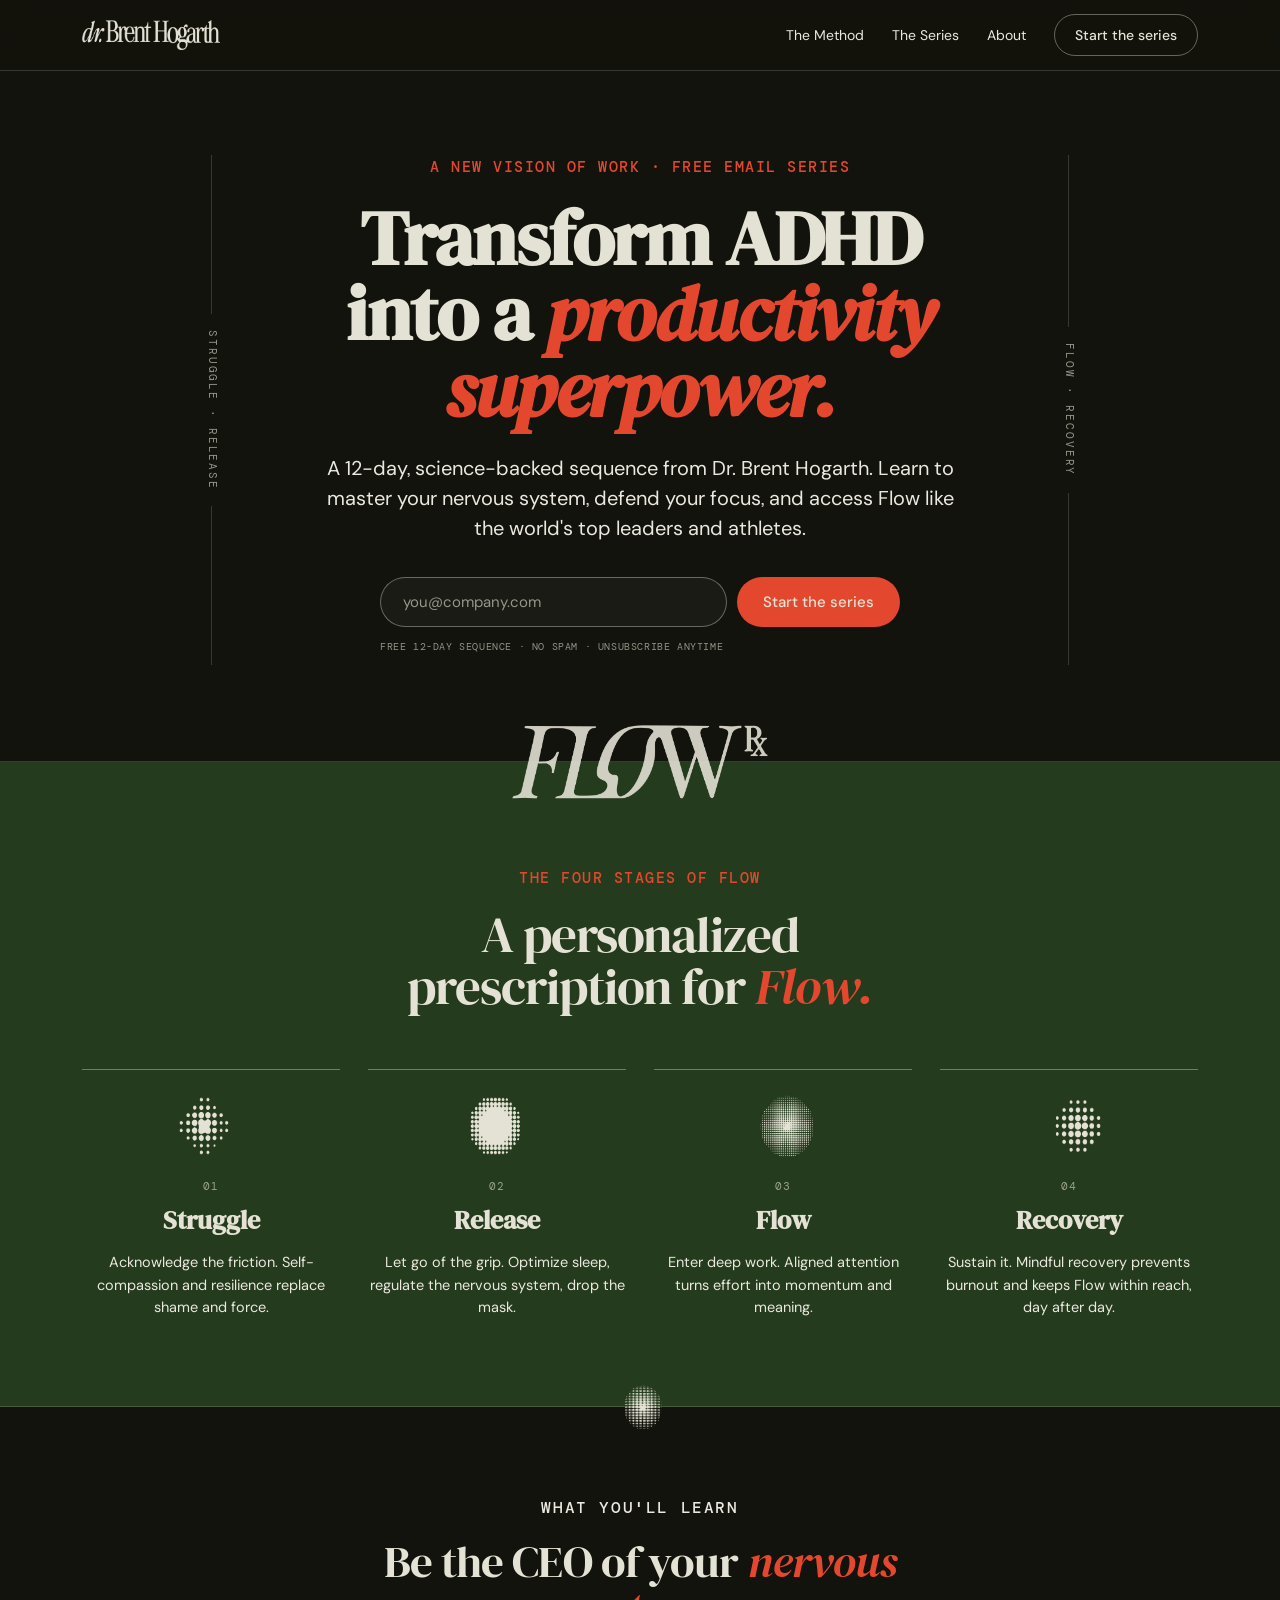
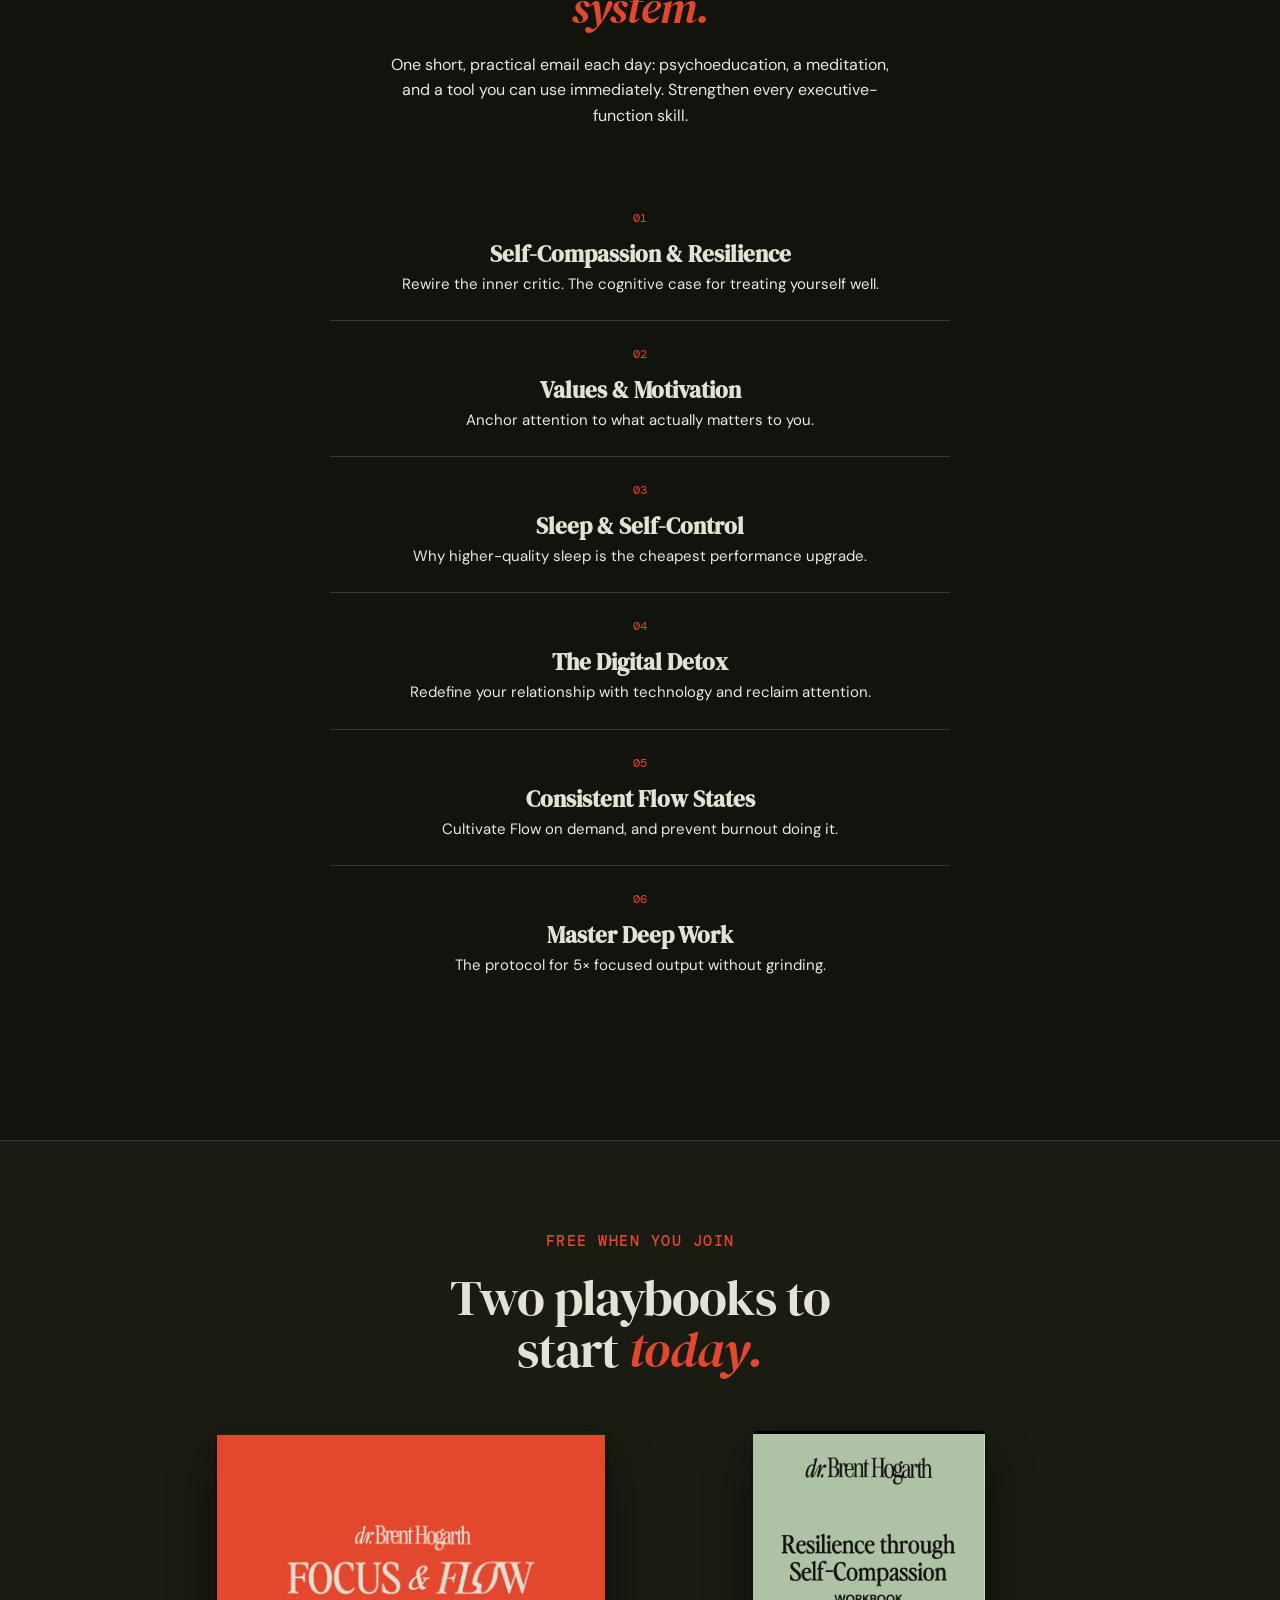
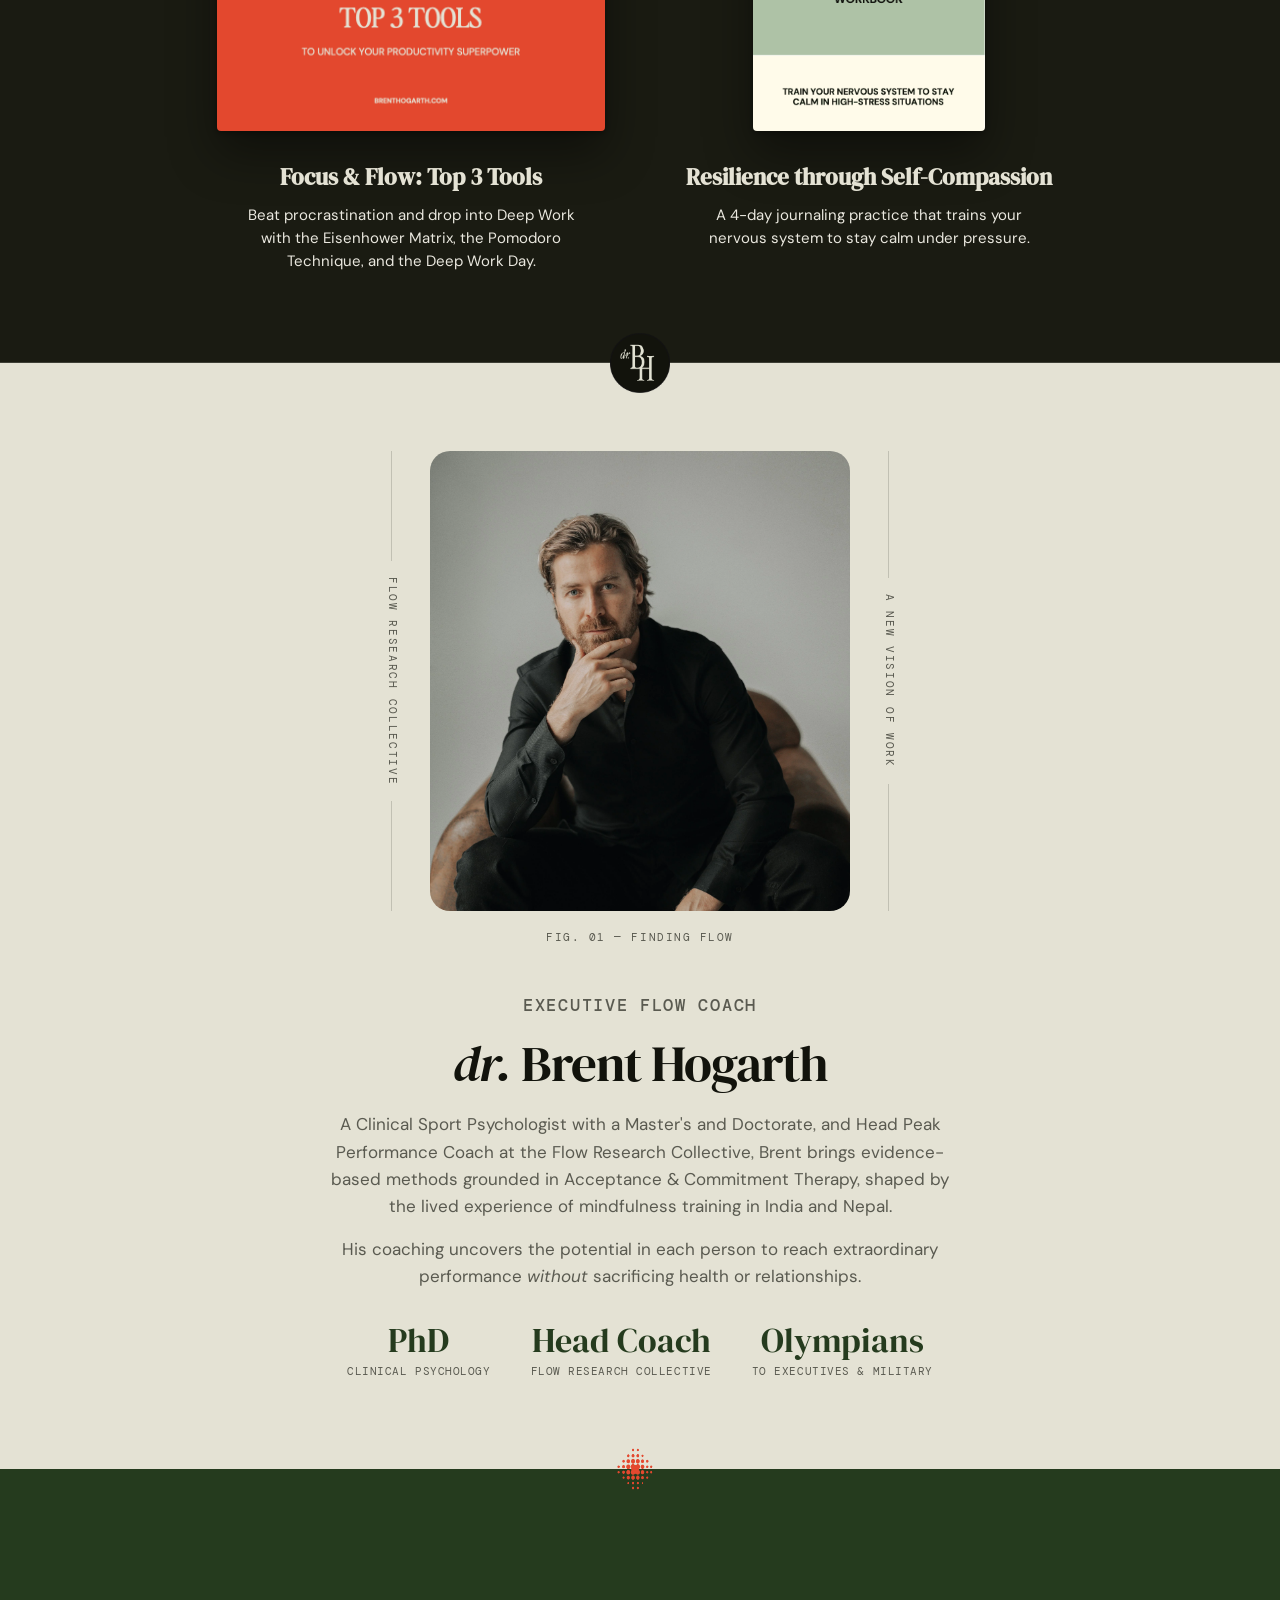
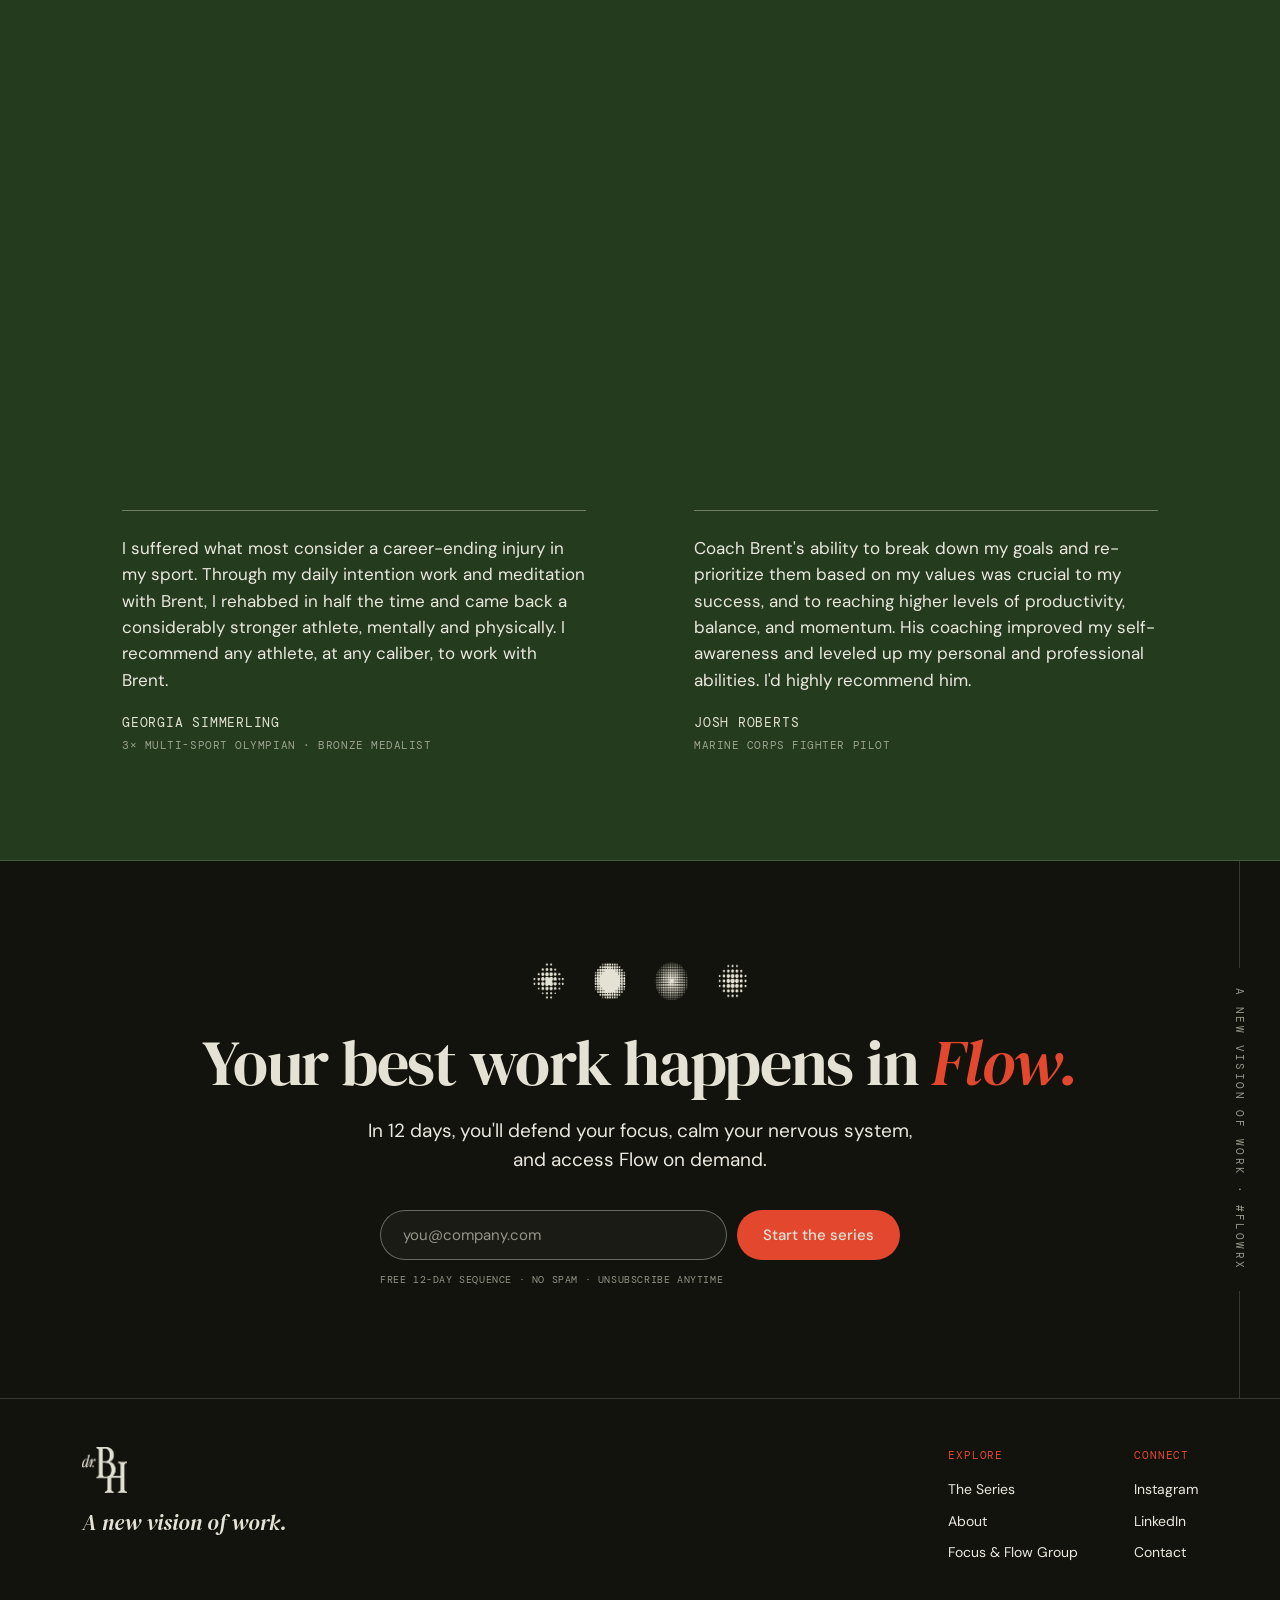
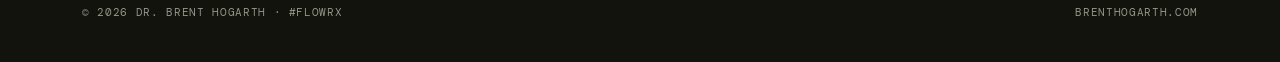
==== commit 5dba6171: "Cache-bust self-compassion cover (sage) Co-Authored-By: Claude Opus 4.8 <noreply@anthropic.com>" ====
--- a/index.html
+++ b/index.html
@@ -190,7 +190,7 @@
           </figcaption>
         </figure>
         <figure class="playbook reveal">
-          <img class="playbook__cover" src="assets/playbook-selfcompassion.png"
+          <img class="playbook__cover" src="assets/playbook-selfcompassion.png?v=2"
                alt="Resilience through Self-Compassion workbook cover">
           <figcaption>
             <h3 class="playbook__name">Resilience through Self-Compassion</h3>
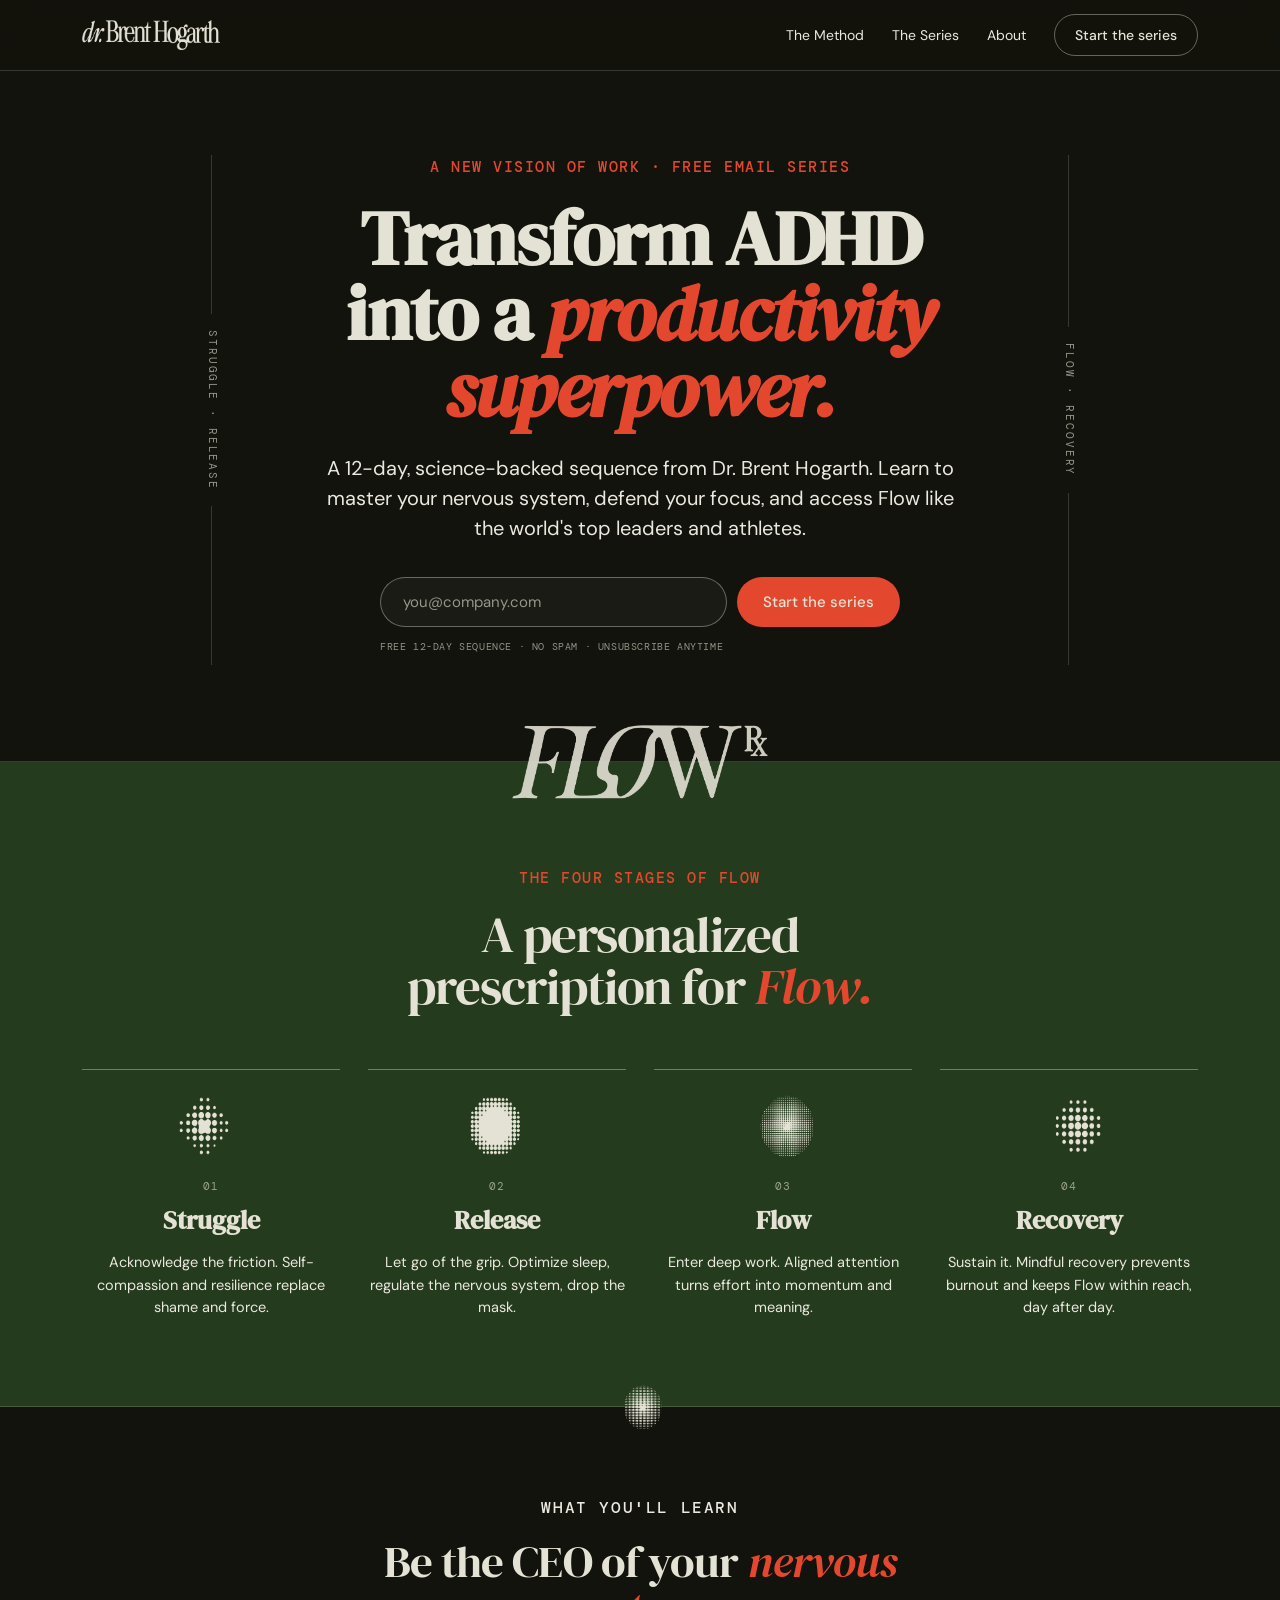
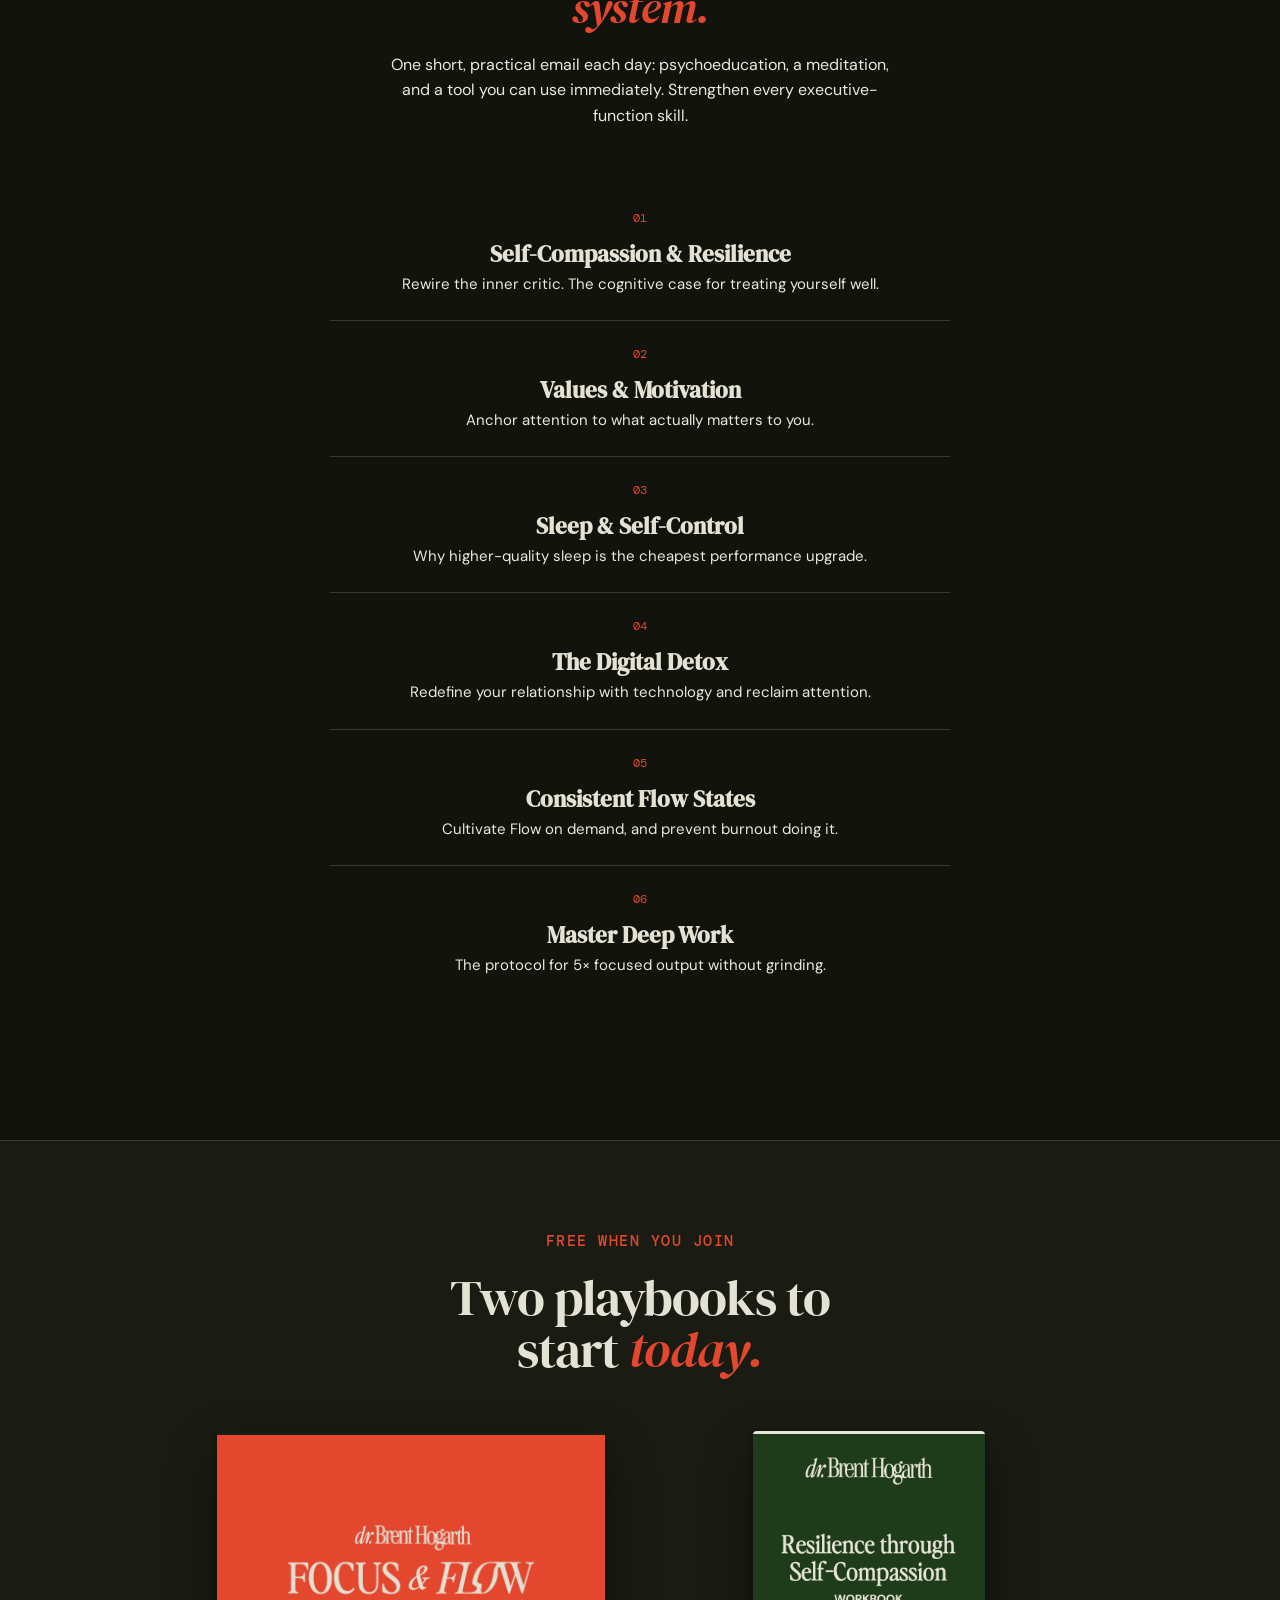
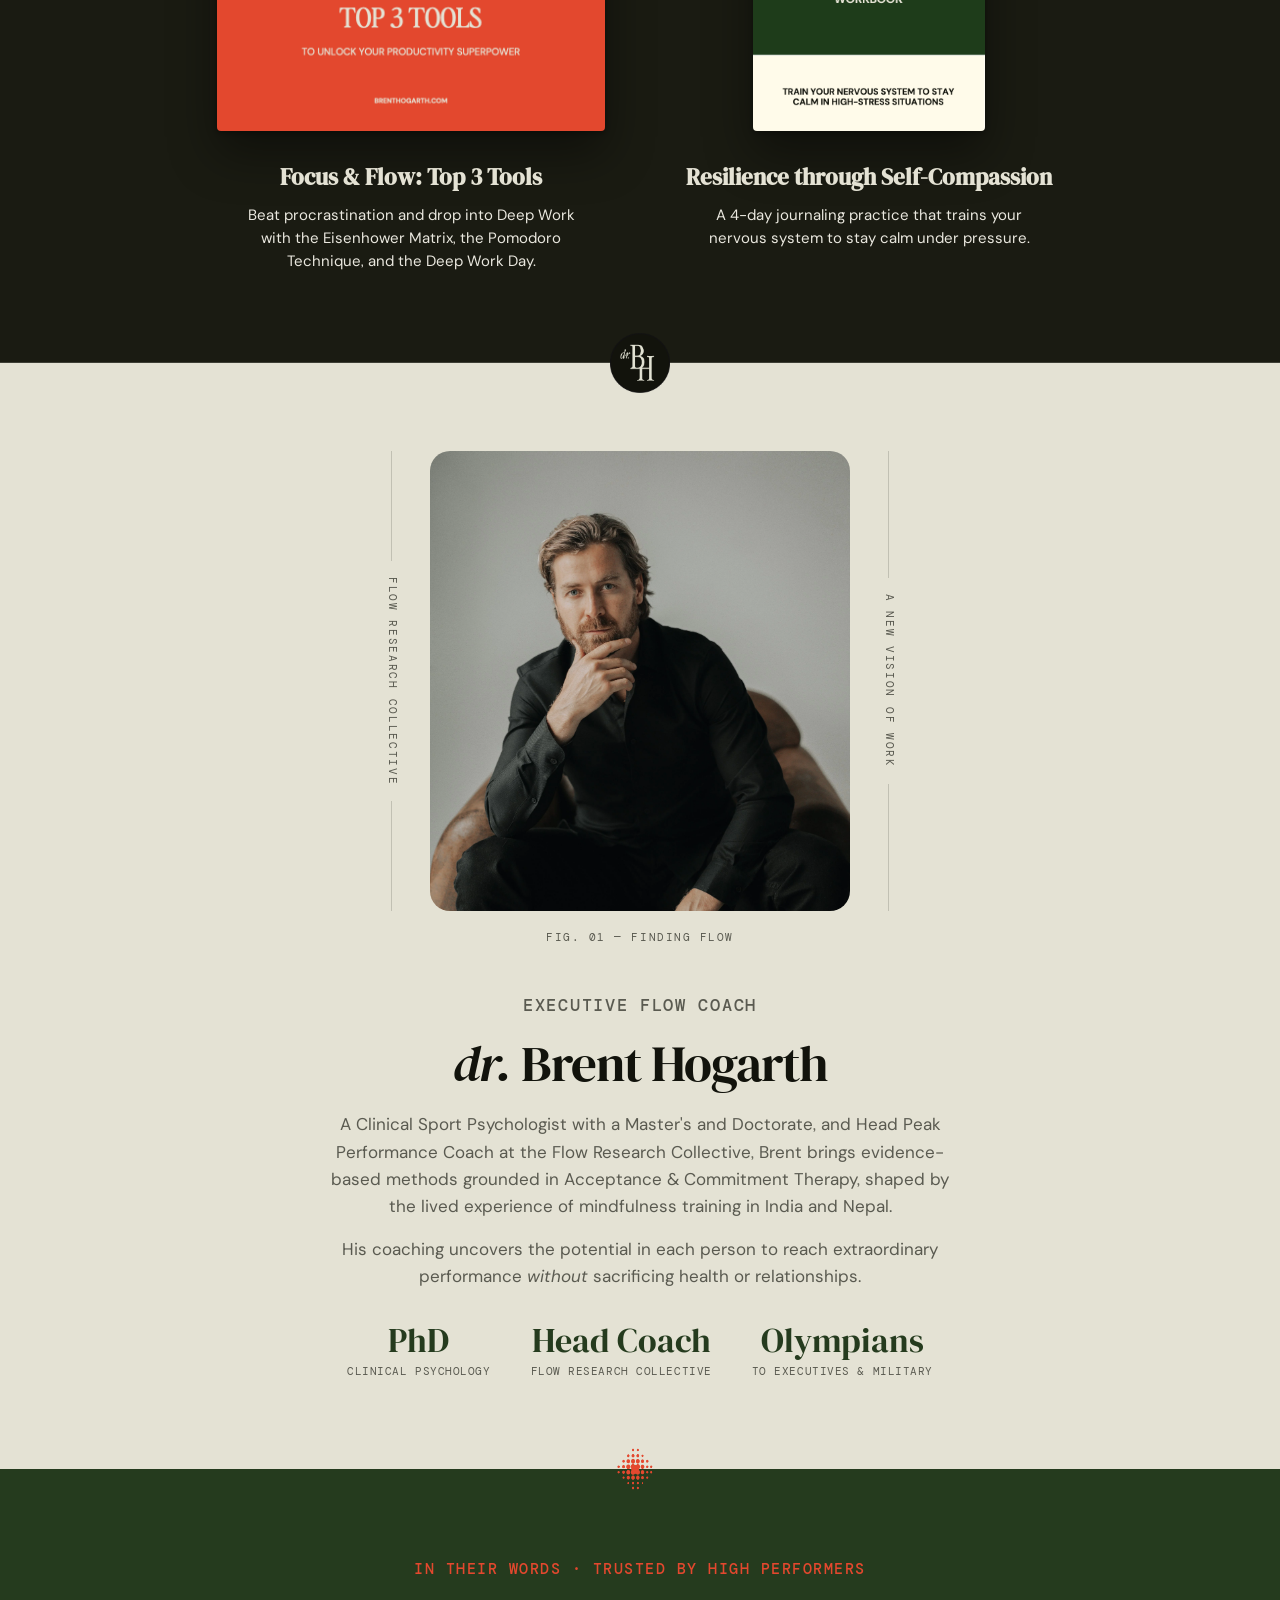
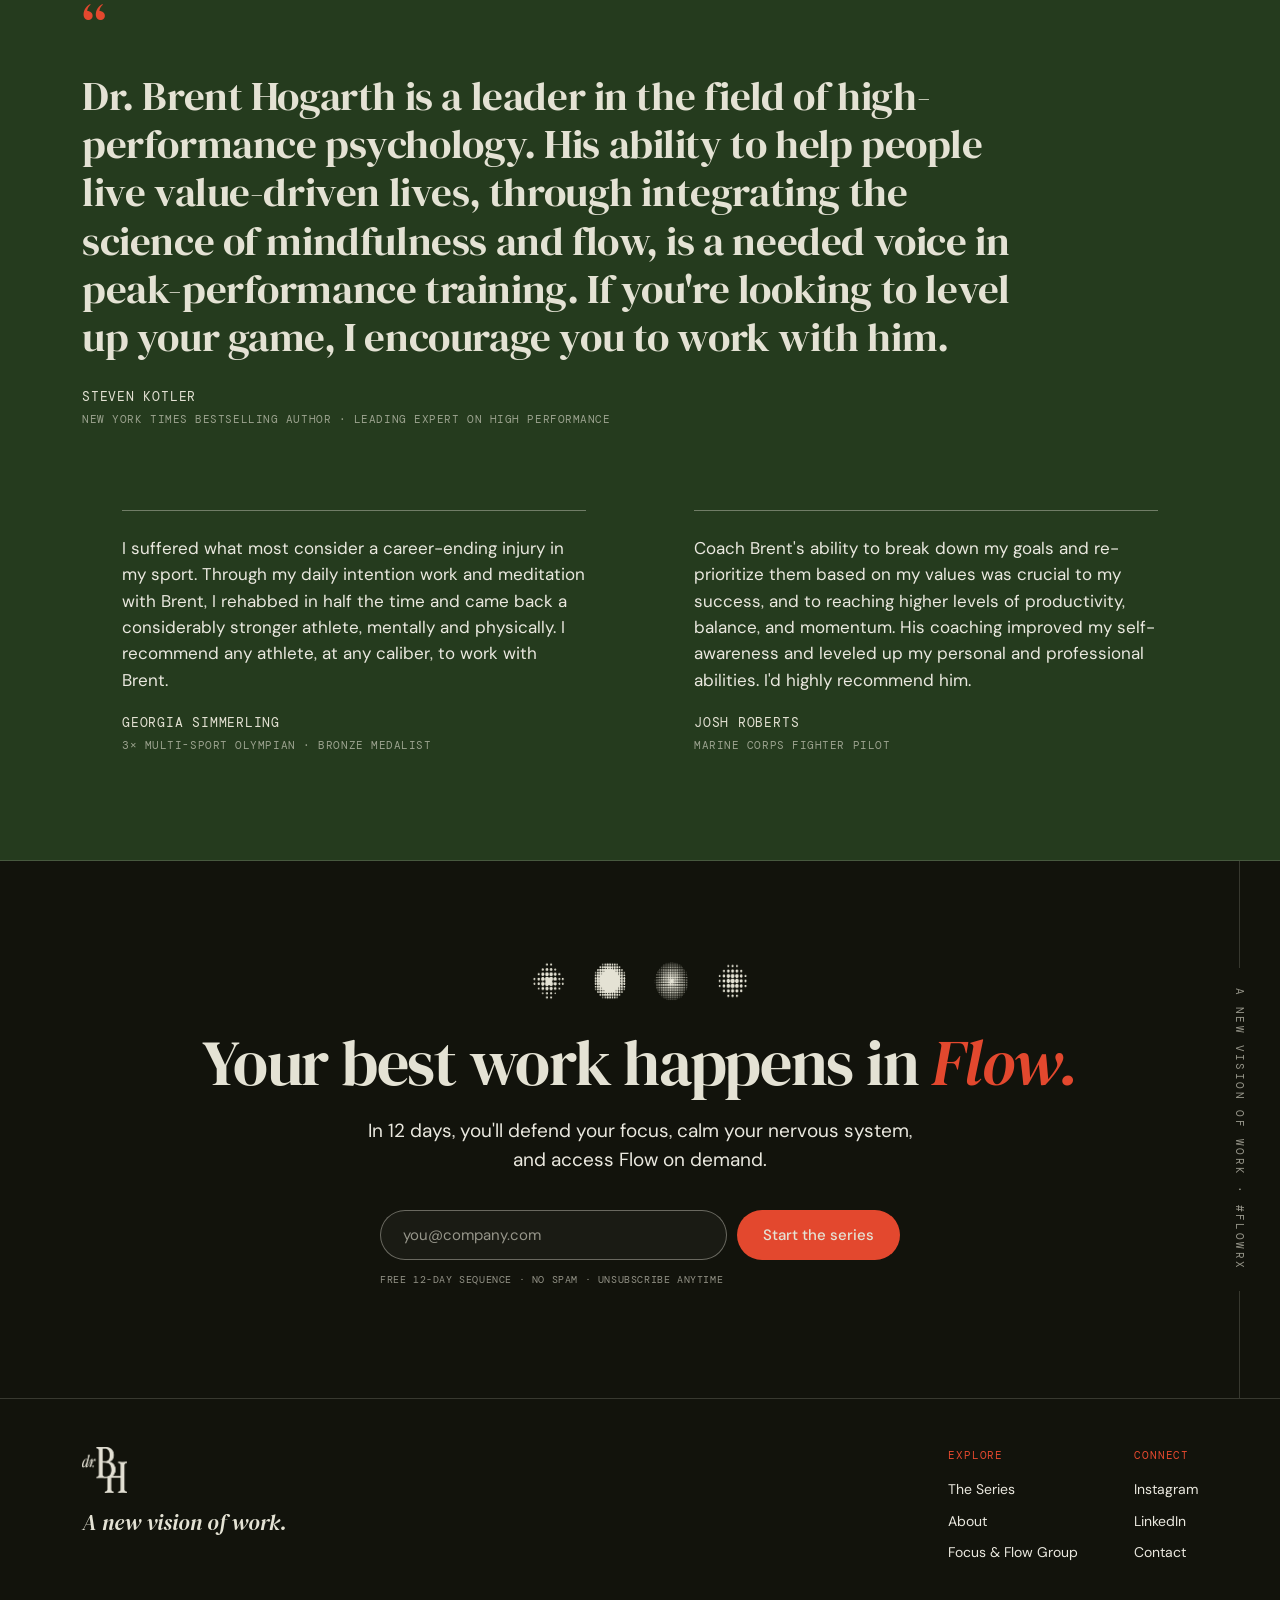
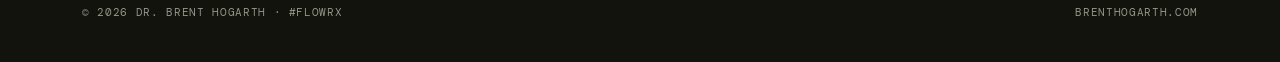
==== commit 576ac560: "Recolor self-compassion cover to Turf green with cream text Co-Authored-By: Claude Opus 4.8 <noreply" ====
--- a/index.html
+++ b/index.html
@@ -190,7 +190,7 @@
           </figcaption>
         </figure>
         <figure class="playbook reveal">
-          <img class="playbook__cover" src="assets/playbook-selfcompassion.png?v=2"
+          <img class="playbook__cover" src="assets/playbook-selfcompassion.png?v=3"
                alt="Resilience through Self-Compassion workbook cover">
           <figcaption>
             <h3 class="playbook__name">Resilience through Self-Compassion</h3>
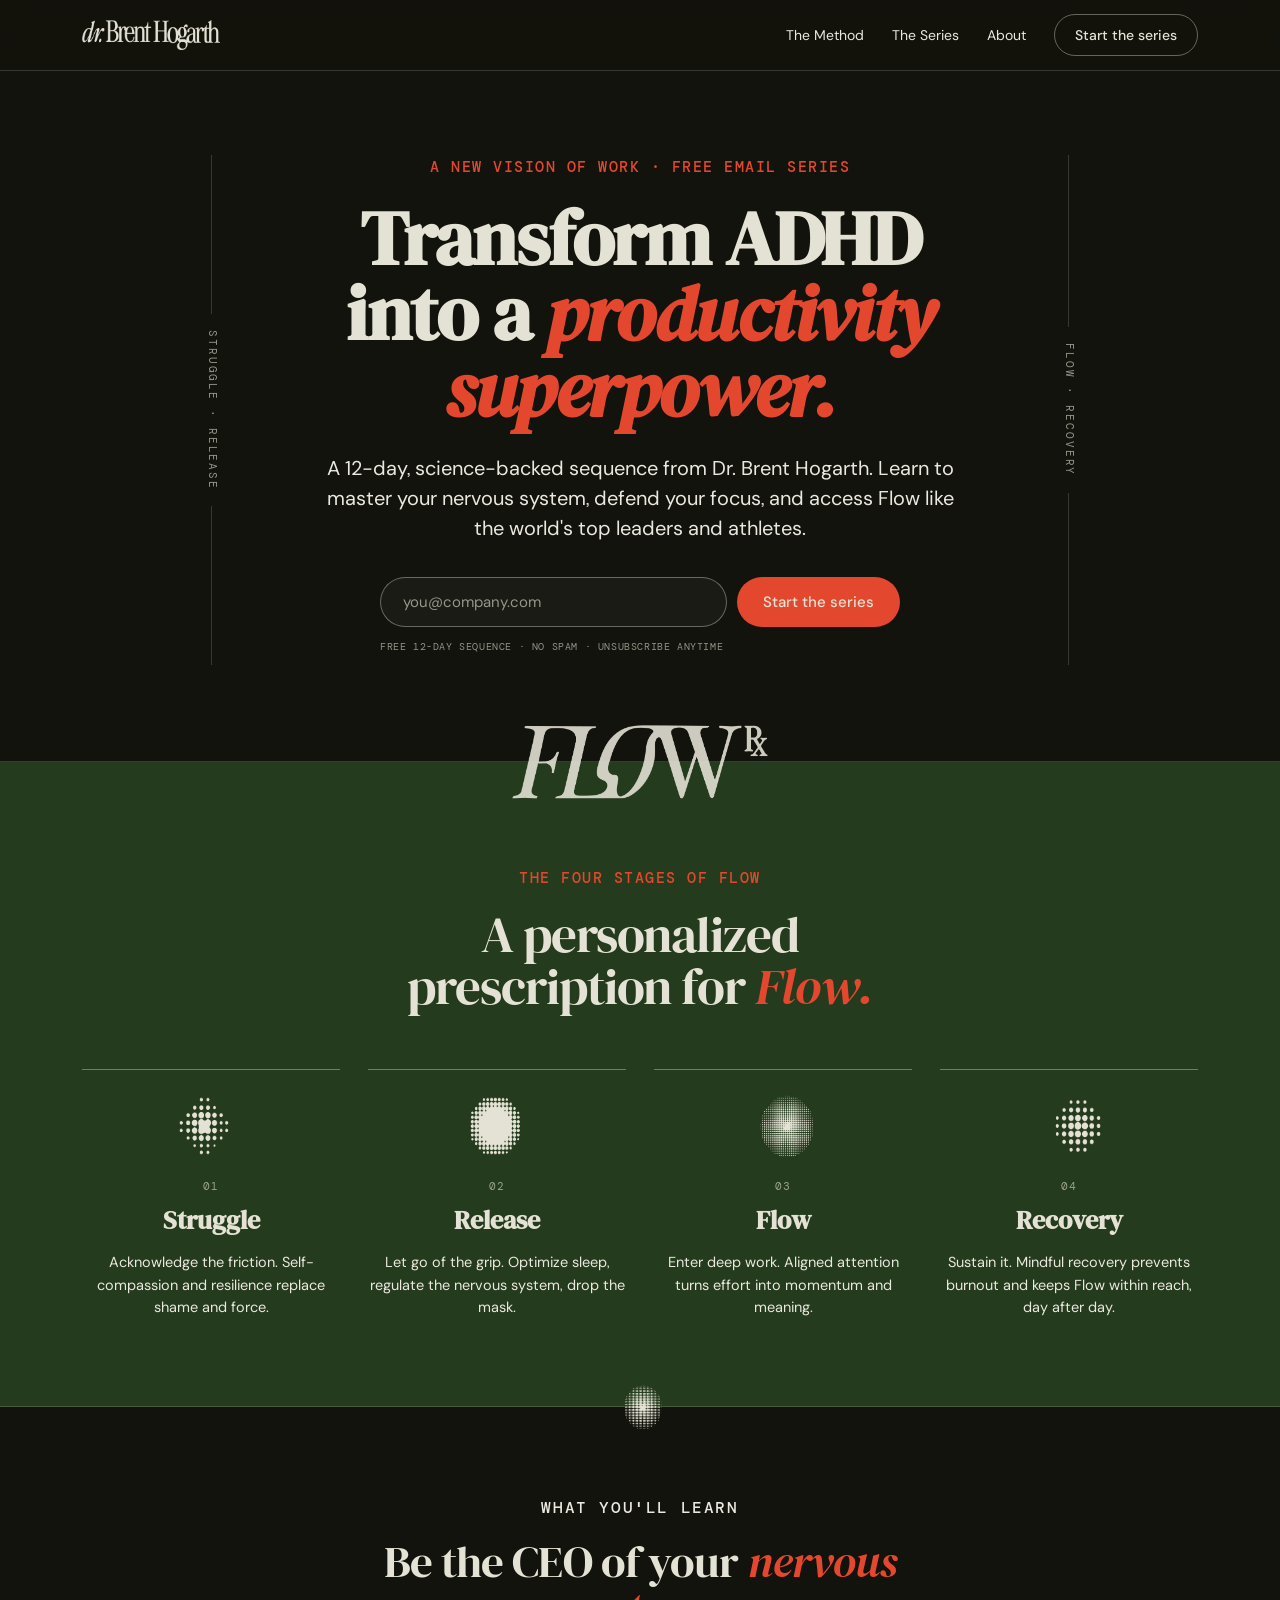
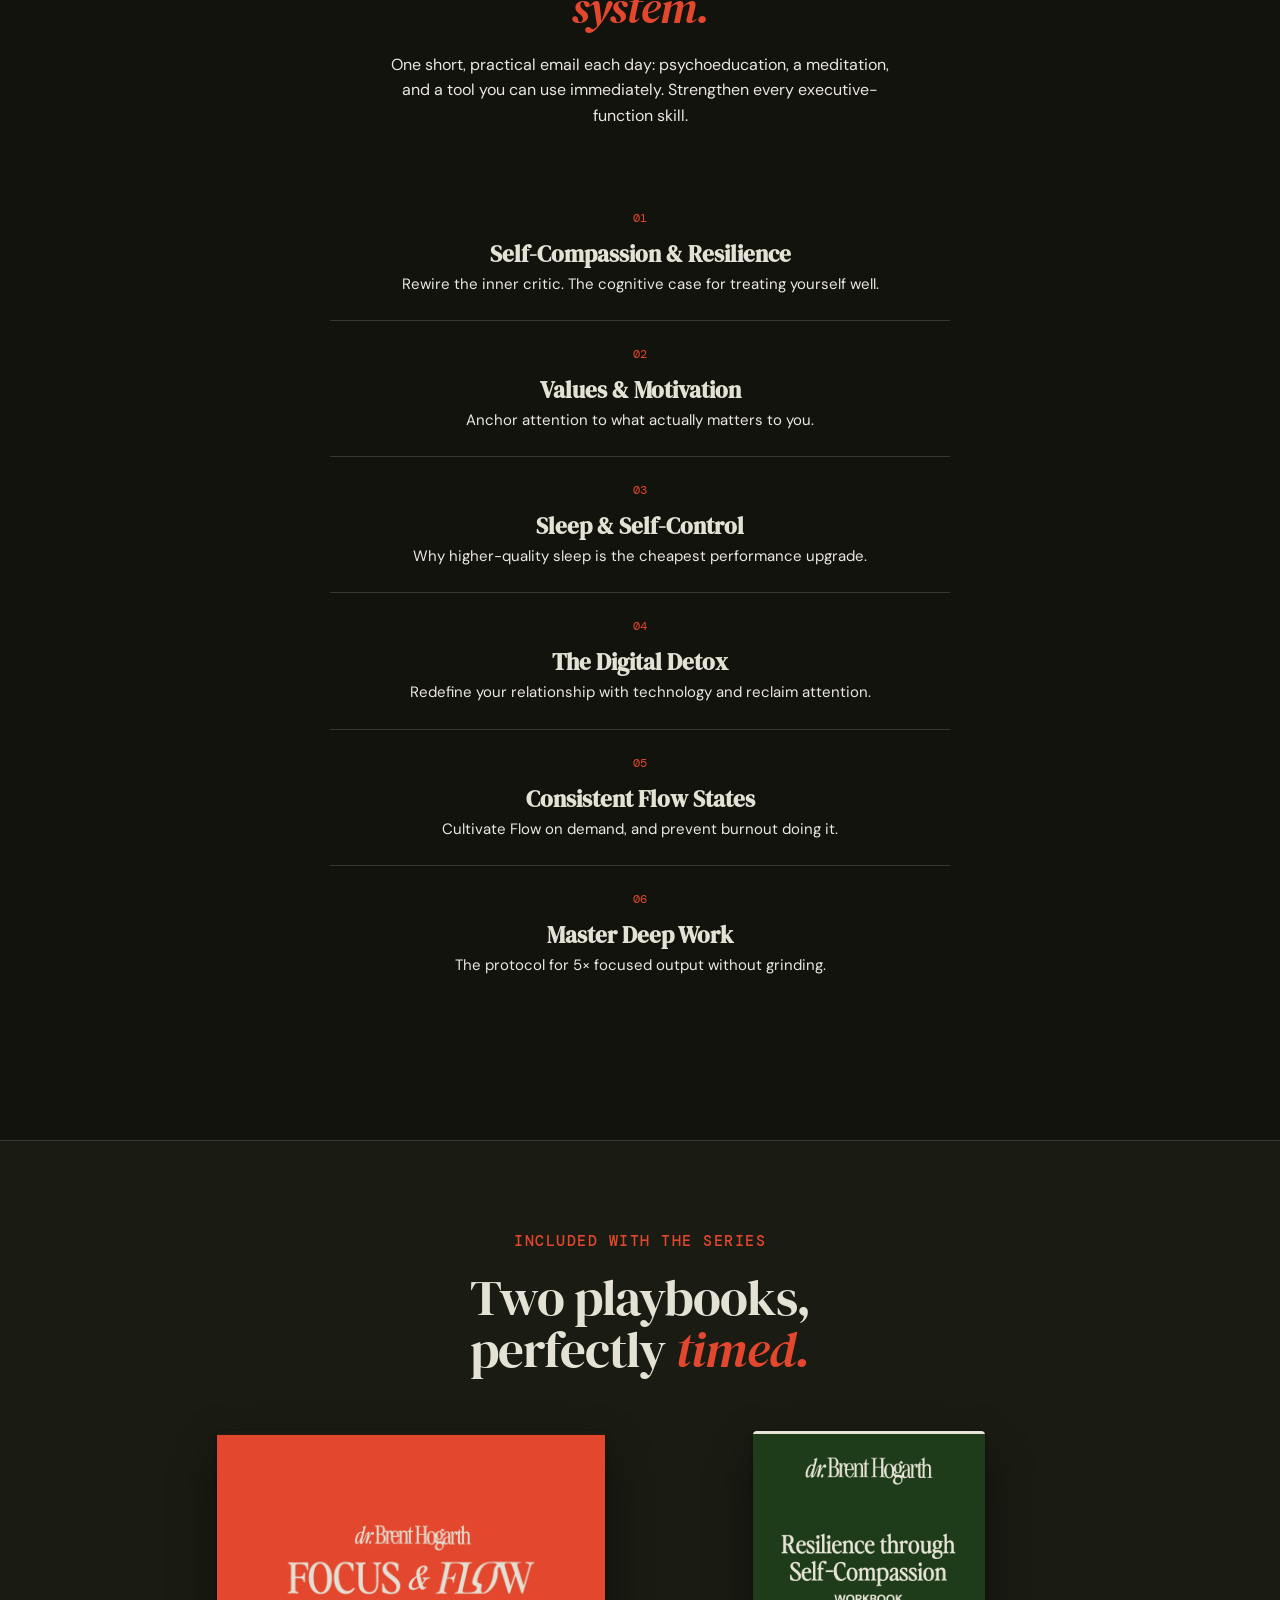
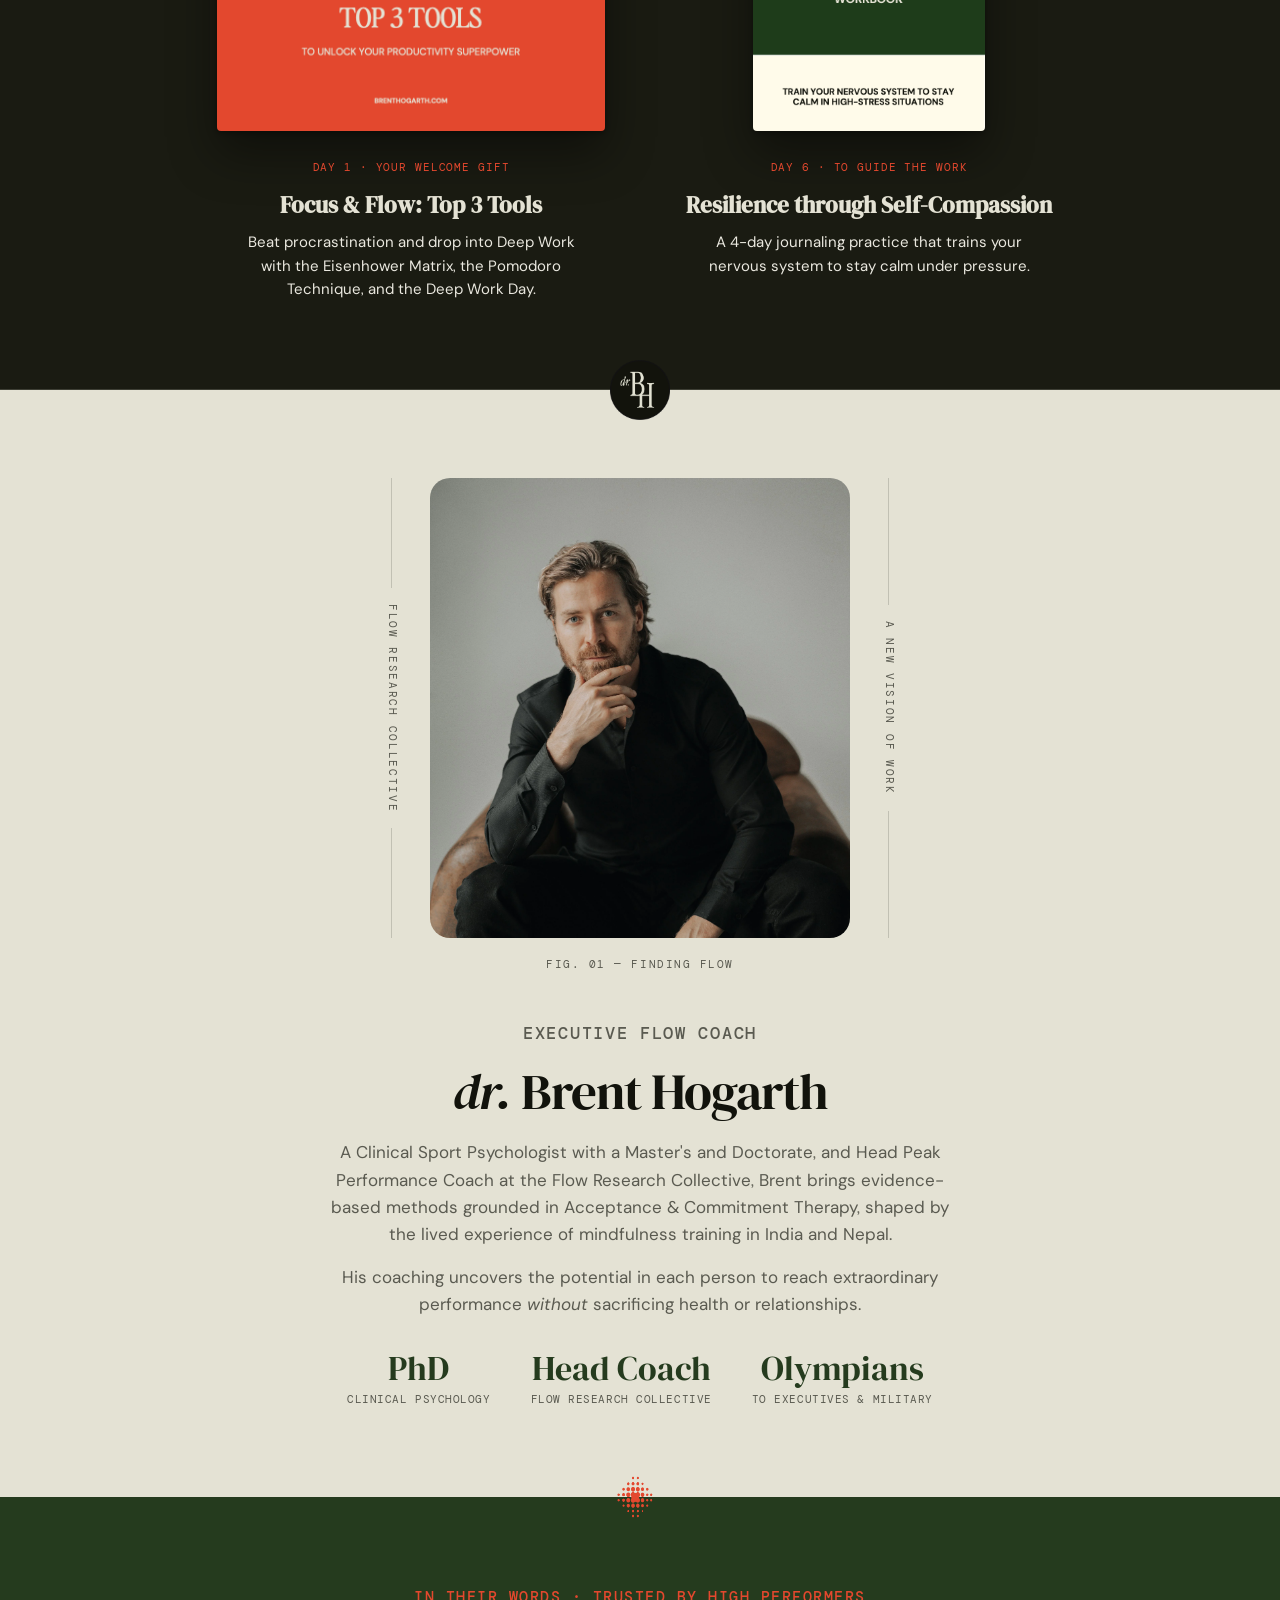
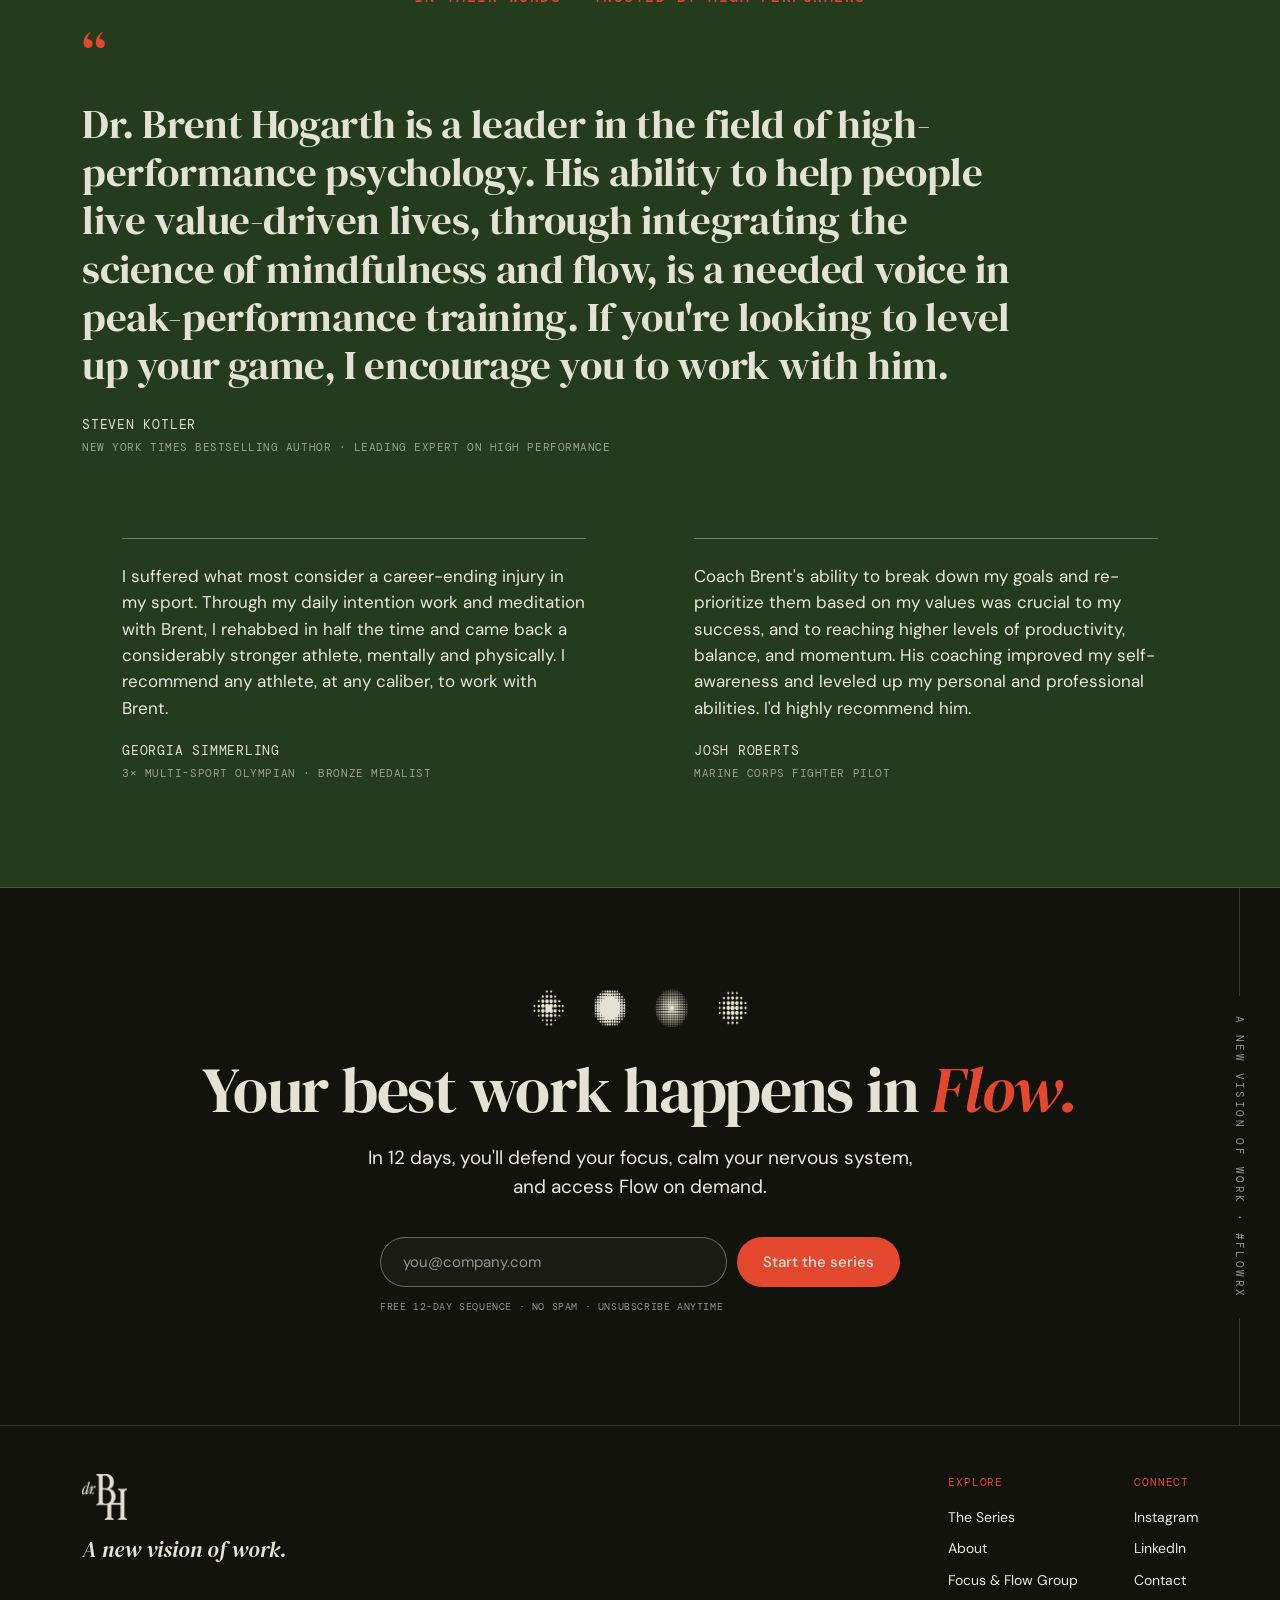
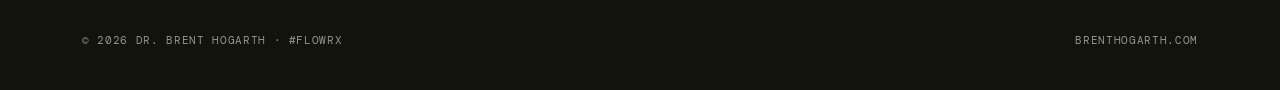
==== commit 79c01d2f: "Reframe playbooks: paced delivery (welcome gift + day 6) Co-Authored-By: Claude Opus 4.8 <noreply@an" ====
--- a/index.html
+++ b/index.html
@@ -178,13 +178,14 @@
   <!-- ============================================================ FREE PLAYBOOKS -->
   <section class="playbooks" id="playbooks">
     <div class="wrap playbooks__inner">
-      <p class="eyebrow reveal">FREE WHEN YOU JOIN</p>
-      <h2 class="display playbooks__title reveal">Two playbooks to start <span class="italic accent">today.</span></h2>
+      <p class="eyebrow reveal">INCLUDED WITH THE SERIES</p>
+      <h2 class="display playbooks__title reveal">Two playbooks, perfectly <span class="italic accent">timed.</span></h2>
       <div class="playbooks__grid">
         <figure class="playbook reveal">
           <img class="playbook__cover" src="assets/playbook-productivity.png"
                alt="Focus &amp; Flow: Top 3 Tools playbook cover">
           <figcaption>
+            <span class="playbook__tag">Day 1 · Your welcome gift</span>
             <h3 class="playbook__name">Focus &amp; Flow: Top 3 Tools</h3>
             <p class="playbook__desc">Beat procrastination and drop into Deep Work with the Eisenhower Matrix, the Pomodoro Technique, and the Deep Work Day.</p>
           </figcaption>
@@ -193,6 +194,7 @@
           <img class="playbook__cover" src="assets/playbook-selfcompassion.png?v=3"
                alt="Resilience through Self-Compassion workbook cover">
           <figcaption>
+            <span class="playbook__tag">Day 6 · To guide the work</span>
             <h3 class="playbook__name">Resilience through Self-Compassion</h3>
             <p class="playbook__desc">A 4-day journaling practice that trains your nervous system to stay calm under pressure.</p>
           </figcaption>
--- a/styles.css
+++ b/styles.css
@@ -538,6 +538,15 @@
   border-radius: 4px;
   box-shadow: 0 2px 6px rgba(0, 0, 0, 0.35), 0 22px 48px rgba(0, 0, 0, 0.42);
   margin-bottom: 28px;
+}
+.playbook__tag {
+  display: block;
+  font-family: var(--font-mono);
+  font-size: 11px;
+  text-transform: uppercase;
+  letter-spacing: 0.08em;
+  color: var(--accent);
+  margin-bottom: 10px;
 }
 .playbook__name {
   font-family: var(--font-display);
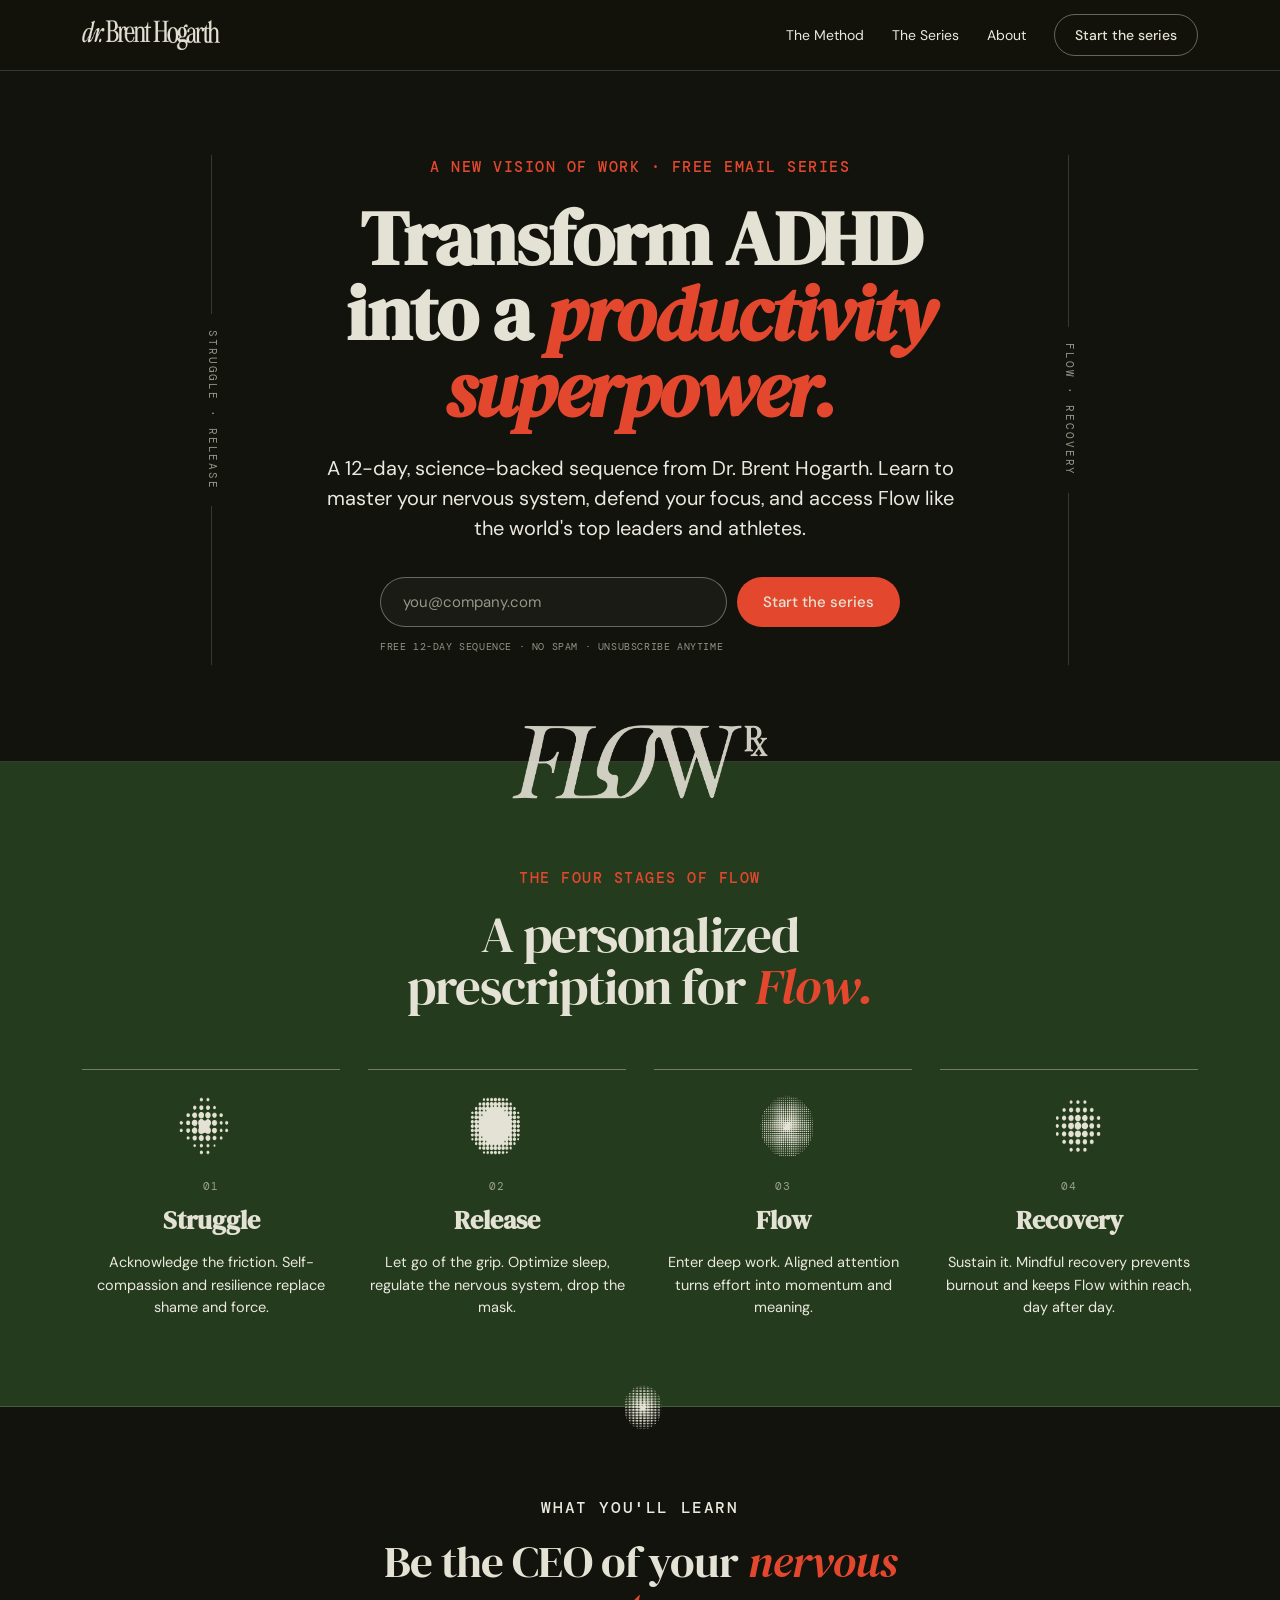
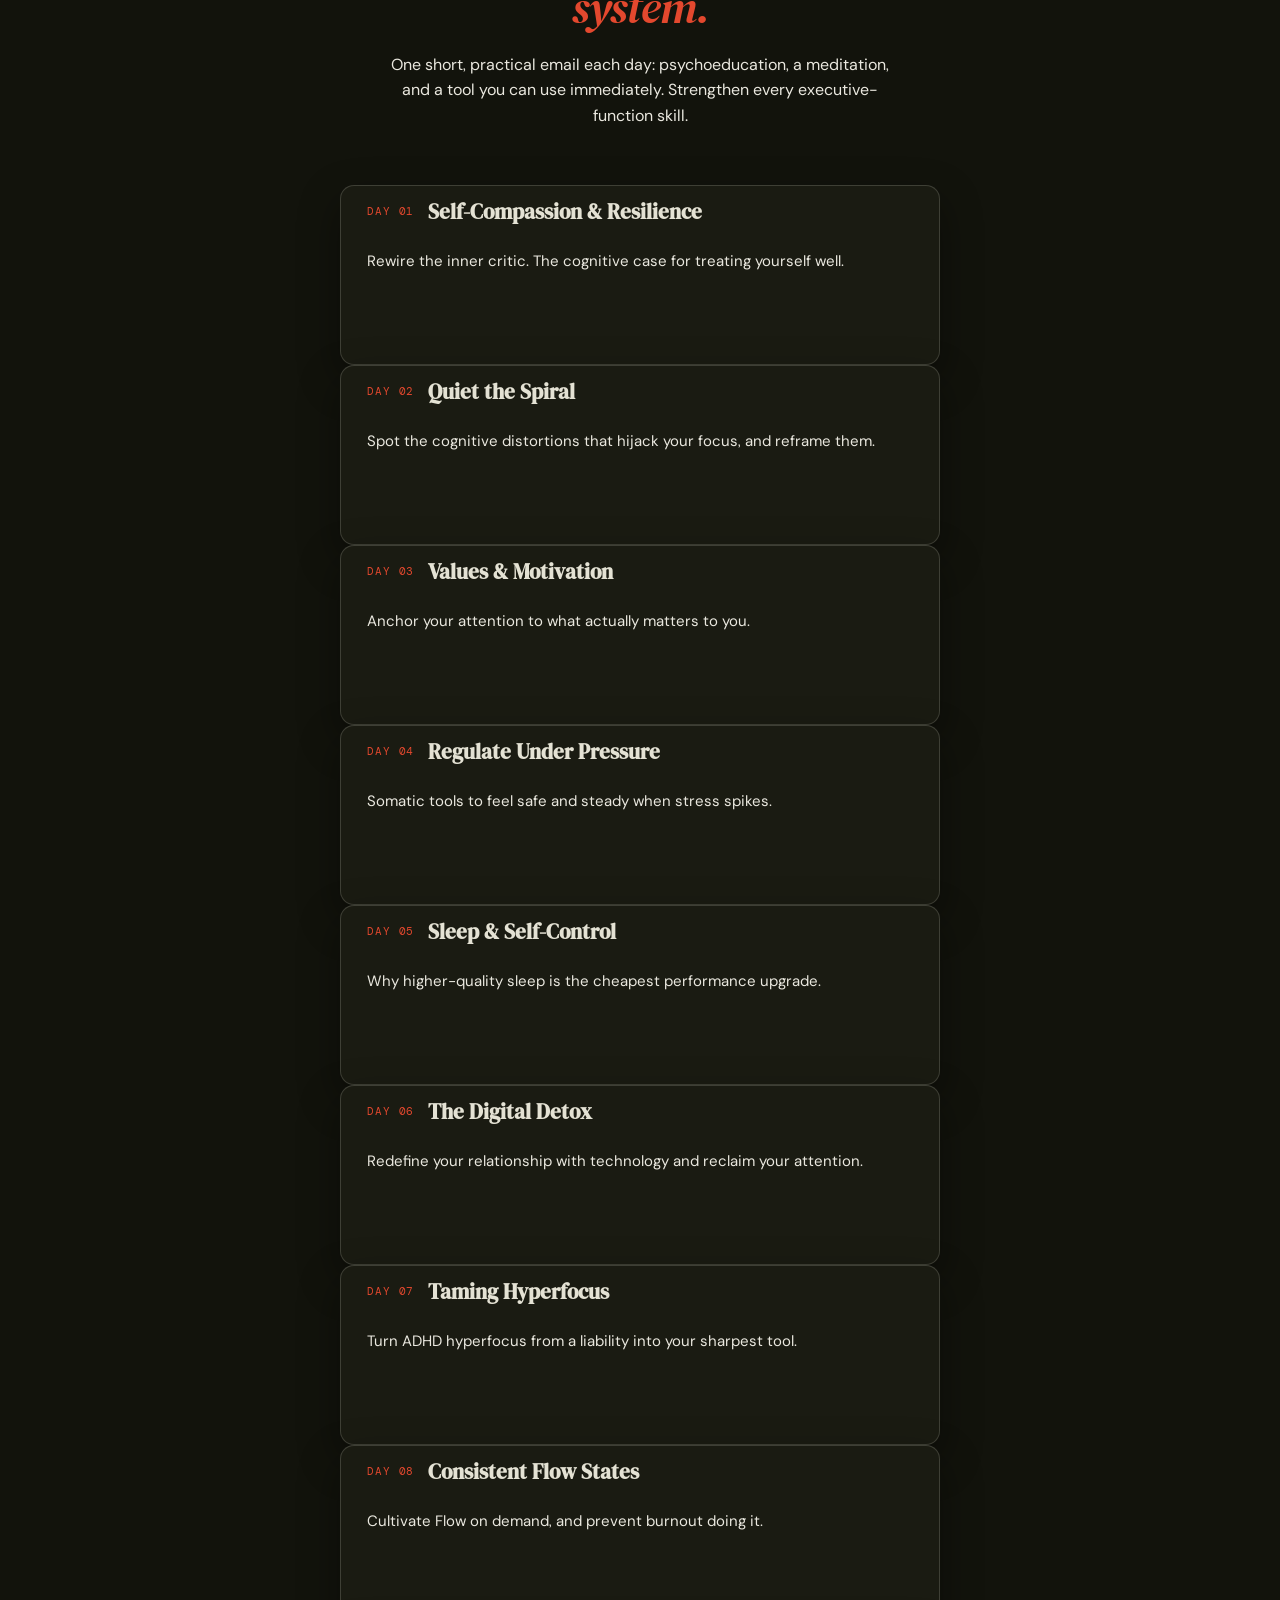
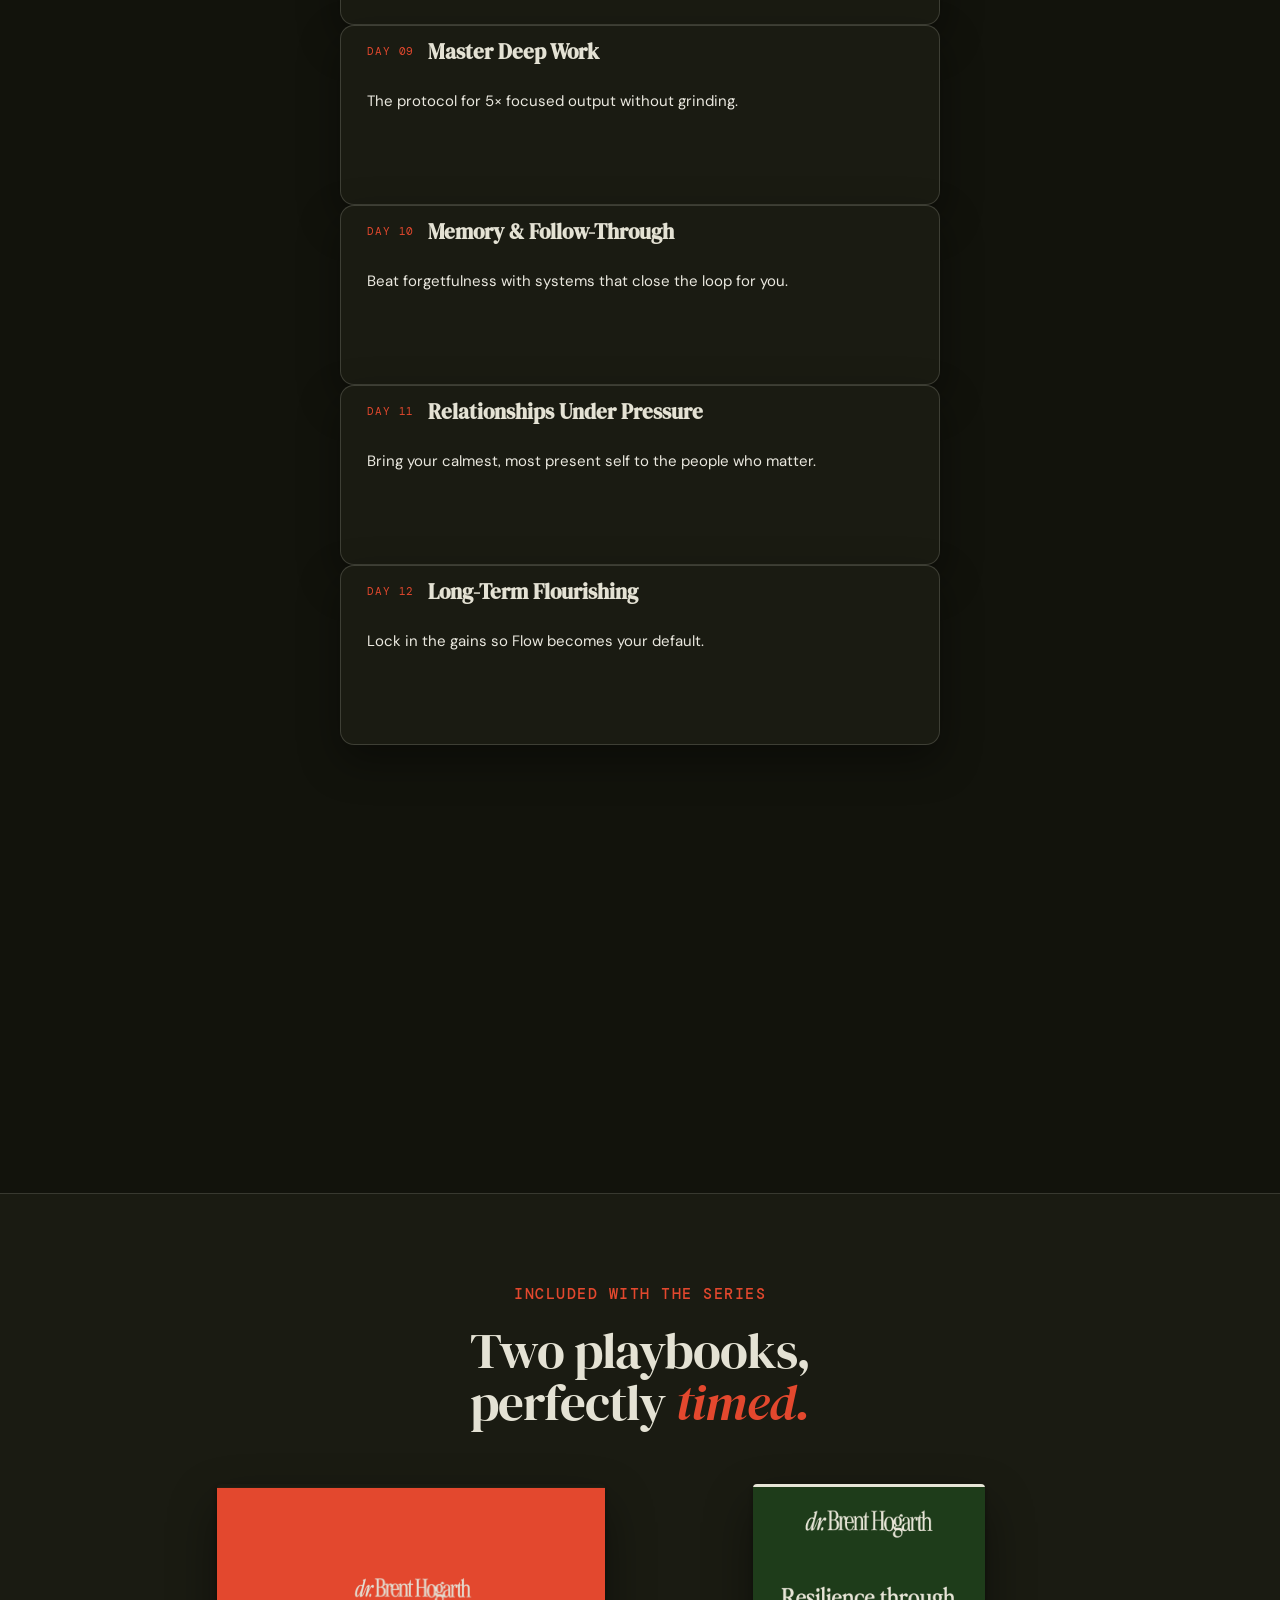
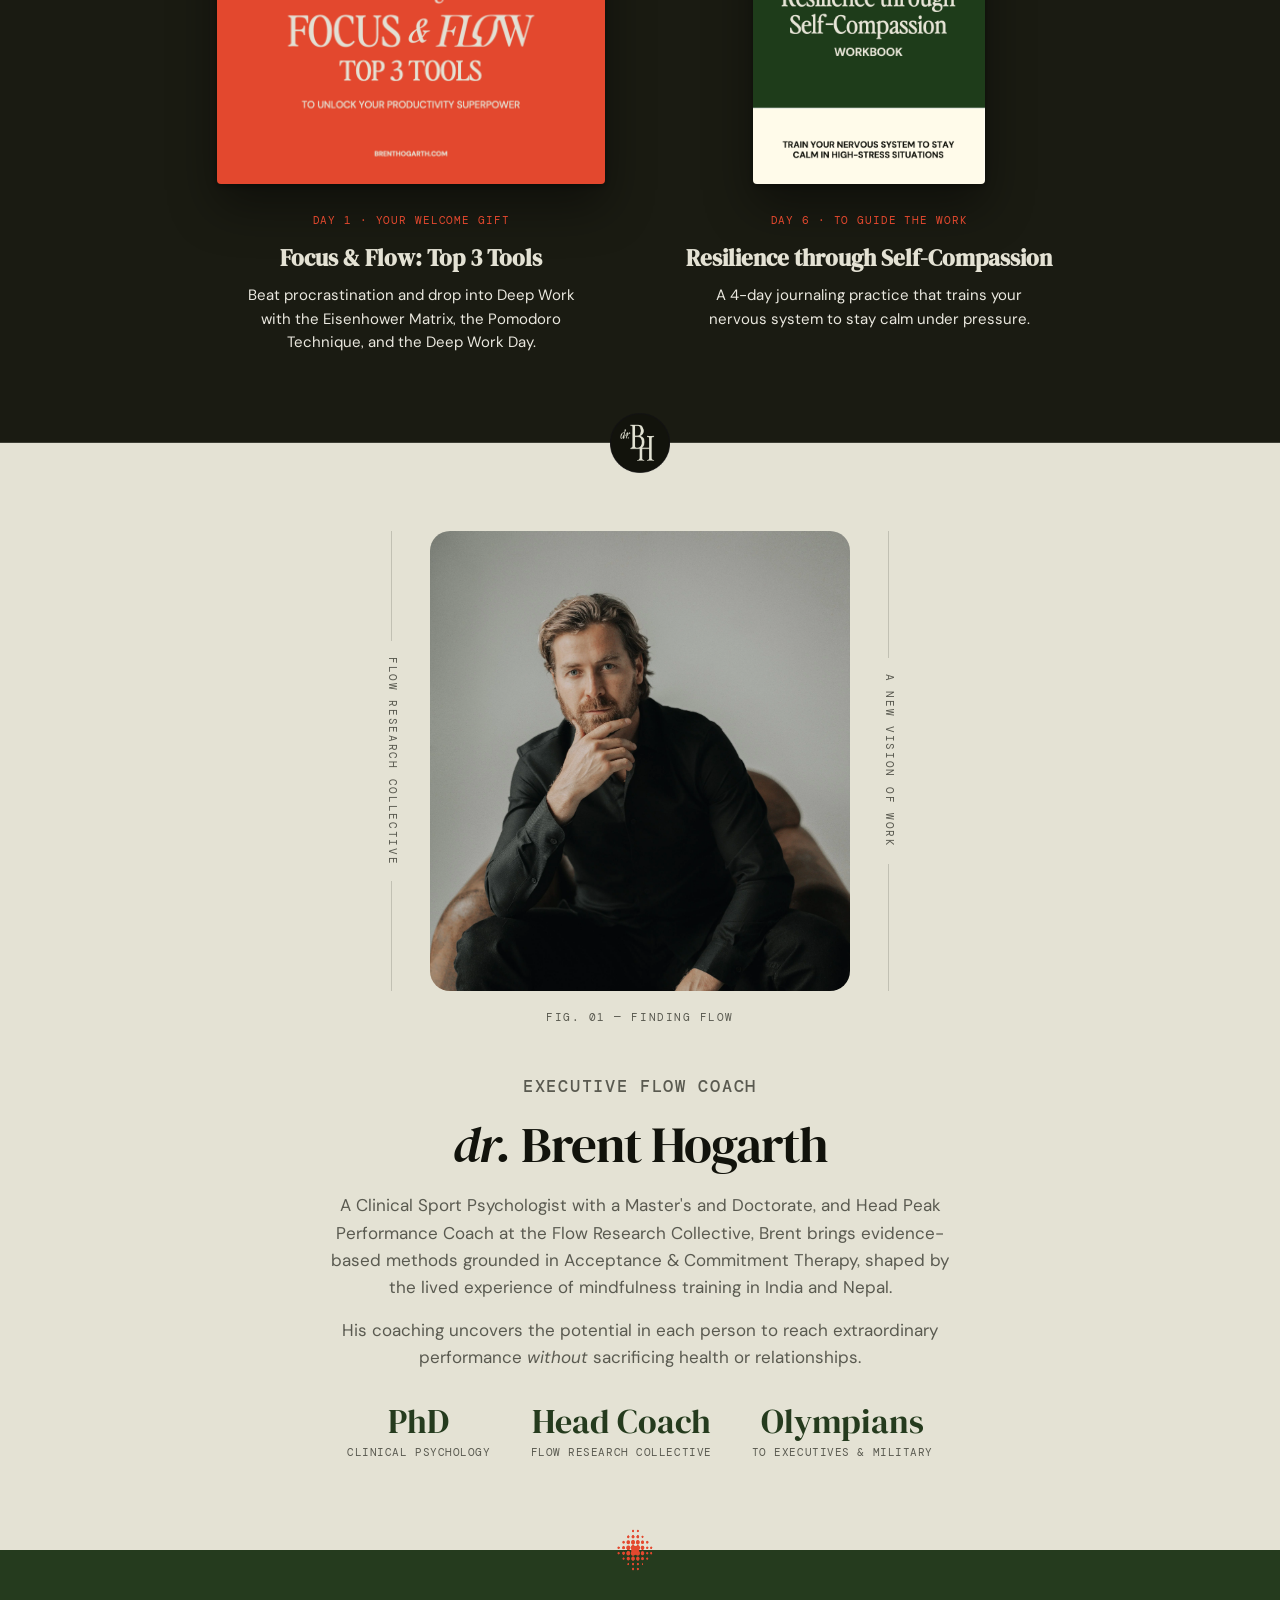
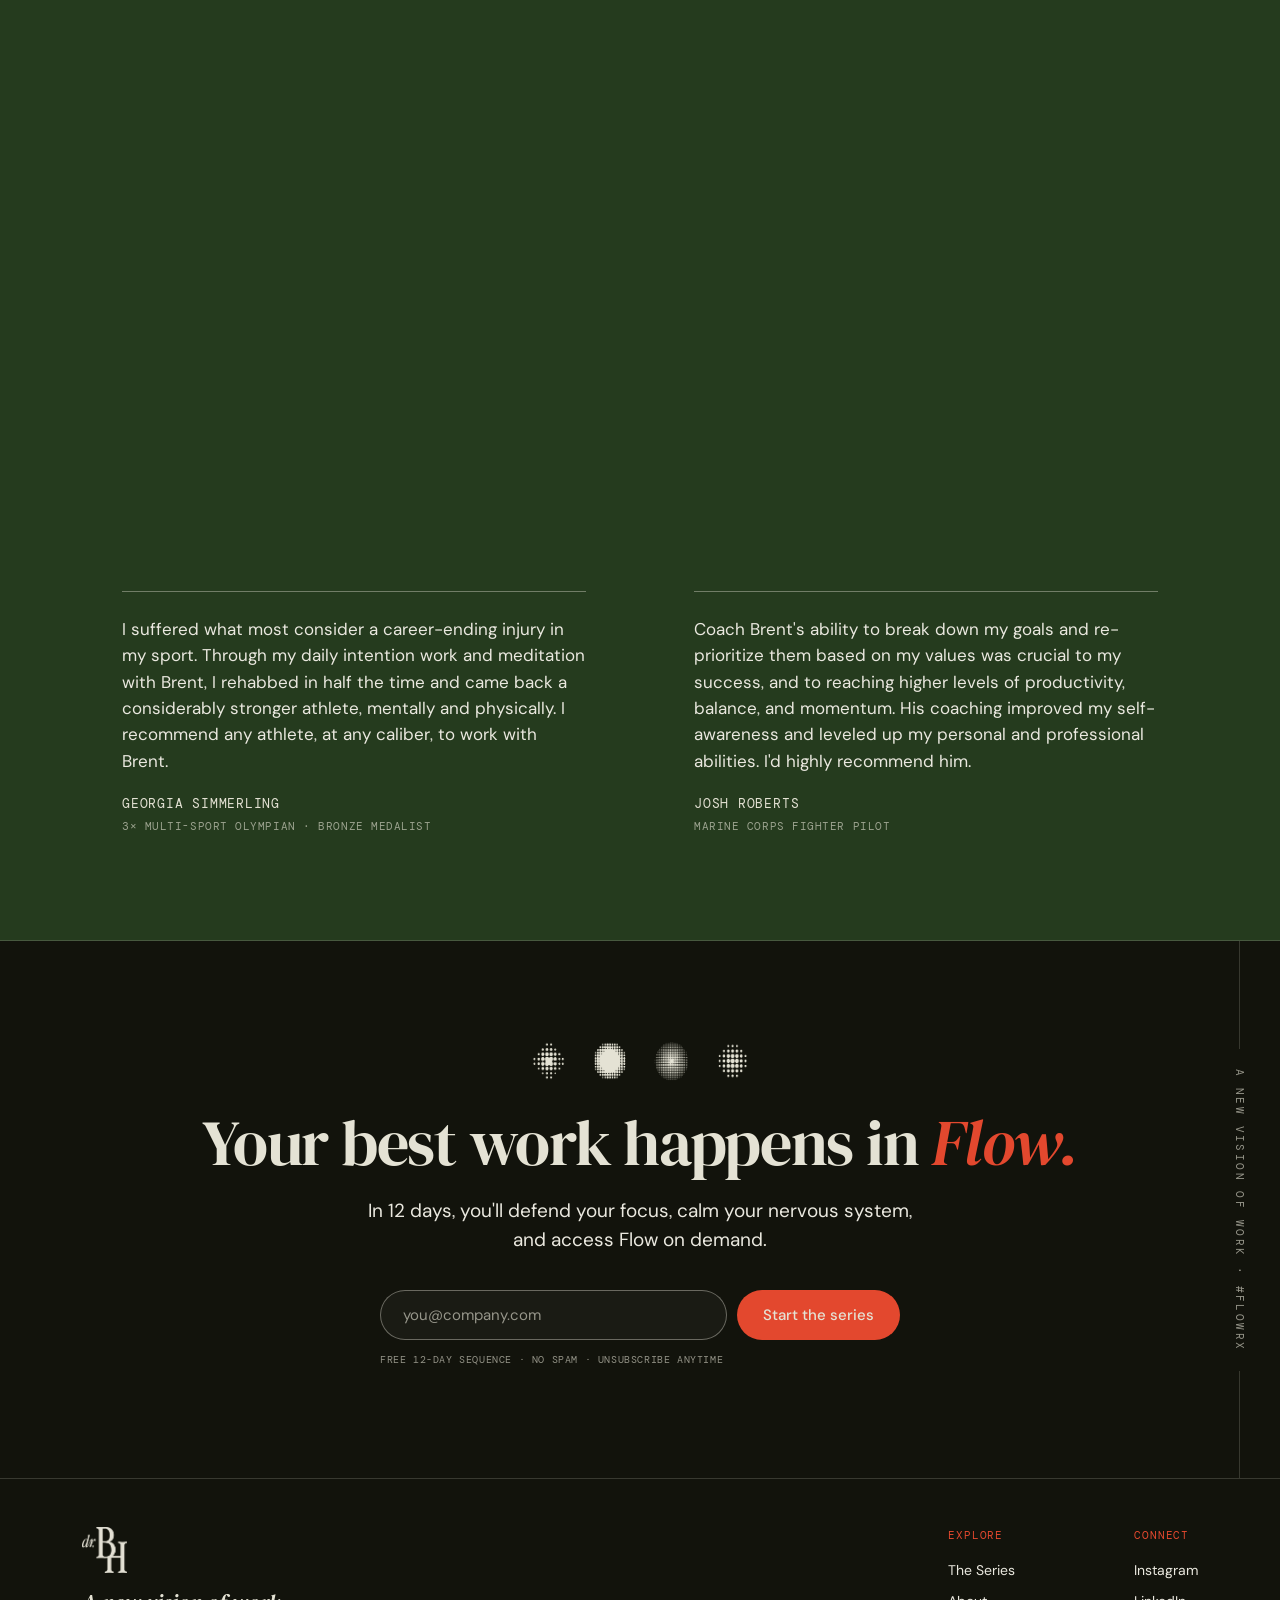
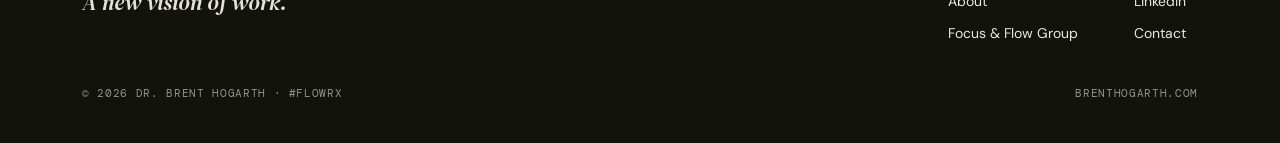
==== commit 06695672: "Curriculum: sticky stacking cards revealing all 12 days Co-Authored-By: Claude Opus 4.8 <noreply@ant" ====
--- a/index.html
+++ b/index.html
@@ -127,50 +127,55 @@
           you can use immediately. Strengthen every executive-function skill.
         </p>
       </div>
-      <div class="curriculum__list">
-        <div class="curriculum__item reveal">
-          <span class="curriculum__item-num">01</span>
-          <div>
-            <h3>Self-Compassion &amp; Resilience</h3>
-            <p>Rewire the inner critic. The cognitive case for treating yourself well.</p>
-          </div>
-        </div>
-        <div class="curriculum__item reveal">
-          <span class="curriculum__item-num">02</span>
-          <div>
-            <h3>Values &amp; Motivation</h3>
-            <p>Anchor attention to what actually matters to you.</p>
-          </div>
-        </div>
-        <div class="curriculum__item reveal">
-          <span class="curriculum__item-num">03</span>
-          <div>
-            <h3>Sleep &amp; Self-Control</h3>
-            <p>Why higher-quality sleep is the cheapest performance upgrade.</p>
-          </div>
-        </div>
-        <div class="curriculum__item reveal">
-          <span class="curriculum__item-num">04</span>
-          <div>
-            <h3>The Digital Detox</h3>
-            <p>Redefine your relationship with technology and reclaim attention.</p>
-          </div>
-        </div>
-        <div class="curriculum__item reveal">
-          <span class="curriculum__item-num">05</span>
-          <div>
-            <h3>Consistent Flow States</h3>
-            <p>Cultivate Flow on demand, and prevent burnout doing it.</p>
-          </div>
-        </div>
-        <div class="curriculum__item reveal">
-          <span class="curriculum__item-num">06</span>
-          <div>
-            <h3>Master Deep Work</h3>
-            <p>The protocol for 5× focused output without grinding.</p>
-          </div>
-        </div>
-        <p class="curriculum__more reveal">+ 6 more days · forgetfulness, relationships &amp; long-term flourishing</p>
+      <div class="curriculum__stack">
+        <article class="daycard" style="--i:0">
+          <div class="daycard__head"><span class="daycard__num">DAY 01</span><h3 class="daycard__title">Self-Compassion &amp; Resilience</h3></div>
+          <p class="daycard__desc">Rewire the inner critic. The cognitive case for treating yourself well.</p>
+        </article>
+        <article class="daycard" style="--i:1">
+          <div class="daycard__head"><span class="daycard__num">DAY 02</span><h3 class="daycard__title">Quiet the Spiral</h3></div>
+          <p class="daycard__desc">Spot the cognitive distortions that hijack your focus, and reframe them.</p>
+        </article>
+        <article class="daycard" style="--i:2">
+          <div class="daycard__head"><span class="daycard__num">DAY 03</span><h3 class="daycard__title">Values &amp; Motivation</h3></div>
+          <p class="daycard__desc">Anchor your attention to what actually matters to you.</p>
+        </article>
+        <article class="daycard" style="--i:3">
+          <div class="daycard__head"><span class="daycard__num">DAY 04</span><h3 class="daycard__title">Regulate Under Pressure</h3></div>
+          <p class="daycard__desc">Somatic tools to feel safe and steady when stress spikes.</p>
+        </article>
+        <article class="daycard" style="--i:4">
+          <div class="daycard__head"><span class="daycard__num">DAY 05</span><h3 class="daycard__title">Sleep &amp; Self-Control</h3></div>
+          <p class="daycard__desc">Why higher-quality sleep is the cheapest performance upgrade.</p>
+        </article>
+        <article class="daycard" style="--i:5">
+          <div class="daycard__head"><span class="daycard__num">DAY 06</span><h3 class="daycard__title">The Digital Detox</h3></div>
+          <p class="daycard__desc">Redefine your relationship with technology and reclaim your attention.</p>
+        </article>
+        <article class="daycard" style="--i:6">
+          <div class="daycard__head"><span class="daycard__num">DAY 07</span><h3 class="daycard__title">Taming Hyperfocus</h3></div>
+          <p class="daycard__desc">Turn ADHD hyperfocus from a liability into your sharpest tool.</p>
+        </article>
+        <article class="daycard" style="--i:7">
+          <div class="daycard__head"><span class="daycard__num">DAY 08</span><h3 class="daycard__title">Consistent Flow States</h3></div>
+          <p class="daycard__desc">Cultivate Flow on demand, and prevent burnout doing it.</p>
+        </article>
+        <article class="daycard" style="--i:8">
+          <div class="daycard__head"><span class="daycard__num">DAY 09</span><h3 class="daycard__title">Master Deep Work</h3></div>
+          <p class="daycard__desc">The protocol for 5&times; focused output without grinding.</p>
+        </article>
+        <article class="daycard" style="--i:9">
+          <div class="daycard__head"><span class="daycard__num">DAY 10</span><h3 class="daycard__title">Memory &amp; Follow-Through</h3></div>
+          <p class="daycard__desc">Beat forgetfulness with systems that close the loop for you.</p>
+        </article>
+        <article class="daycard" style="--i:10">
+          <div class="daycard__head"><span class="daycard__num">DAY 11</span><h3 class="daycard__title">Relationships Under Pressure</h3></div>
+          <p class="daycard__desc">Bring your calmest, most present self to the people who matter.</p>
+        </article>
+        <article class="daycard" style="--i:11">
+          <div class="daycard__head"><span class="daycard__num">DAY 12</span><h3 class="daycard__title">Long-Term Flourishing</h3></div>
+          <p class="daycard__desc">Lock in the gains so Flow becomes your default.</p>
+        </article>
       </div>
     </div>
   </section>
--- a/styles.css
+++ b/styles.css
@@ -372,37 +372,53 @@
   margin: 18px 0 20px;
 }
 .curriculum__intro p { font-size: 16px; line-height: 1.6; color: var(--fg2); margin: 0 auto; max-width: 48ch; }
-.curriculum__list { max-width: 620px; margin: 0 auto; }
-.curriculum__item {
-  display: flex;
-  flex-direction: column;
-  align-items: center;
-  text-align: center;
-  gap: 8px;
-  padding: 24px 0;
-  border-top: 1px solid var(--hairline);
-}
-.curriculum__item:first-child { border-top: none; }
-.curriculum__item-num {
-  font-family: var(--font-mono);
-  font-size: 12px;
+/* Sticky "stacking cards" — all 12 days pile up as you scroll */
+.curriculum__stack { --stack-top: 96px; --peek: 52px; max-width: 600px; margin: 0 auto; padding-bottom: 40vh; }
+.daycard {
+  position: sticky;
+  top: calc(var(--stack-top) + var(--i) * var(--peek));
+  background: var(--surface);
+  border: 1px solid var(--hairline);
+  border-radius: 14px;
+  box-shadow: 0 16px 40px rgba(0, 0, 0, 0.38);
+  min-height: 180px;
+  overflow: hidden;
+}
+.daycard__head {
+  display: flex;
+  align-items: center;
+  gap: 14px;
+  padding: 0 26px;
+  min-height: var(--peek);
+}
+.daycard__num {
+  flex: none;
+  font-family: var(--font-mono);
+  font-size: 11px;
+  letter-spacing: 0.08em;
   color: var(--courtside);
 }
-.curriculum__item h3 {
+.daycard__title {
   font-family: var(--font-display);
-  font-size: 23px;
+  font-size: 21px;
+  line-height: 1.1;
   color: var(--enlightened);
   margin: 0;
 }
-.curriculum__item p { font-size: 15px; line-height: 1.55; color: var(--fg2); margin: 0; }
-.curriculum__more {
-  font-family: var(--font-mono);
-  font-size: 11px;
-  text-transform: uppercase;
-  letter-spacing: 0.05em;
-  color: var(--fg3);
-  margin-top: 22px;
-  text-align: center;
+.daycard__desc {
+  margin: 0;
+  padding: 12px 26px 26px;
+  font-size: 15px;
+  line-height: 1.55;
+  color: var(--fg2);
+}
+@media (max-width: 640px) {
+  .curriculum__stack { --stack-top: 72px; --peek: 44px; max-width: 100%; padding-bottom: 36vh; }
+  .daycard { min-height: 150px; }
+  .daycard__head { padding: 0 18px; gap: 10px; }
+  .daycard__num { font-size: 10px; }
+  .daycard__title { font-size: 15.5px; white-space: nowrap; }
+  .daycard__desc { padding: 12px 18px 22px; font-size: 14.5px; }
 }
 
 /* ============================================================
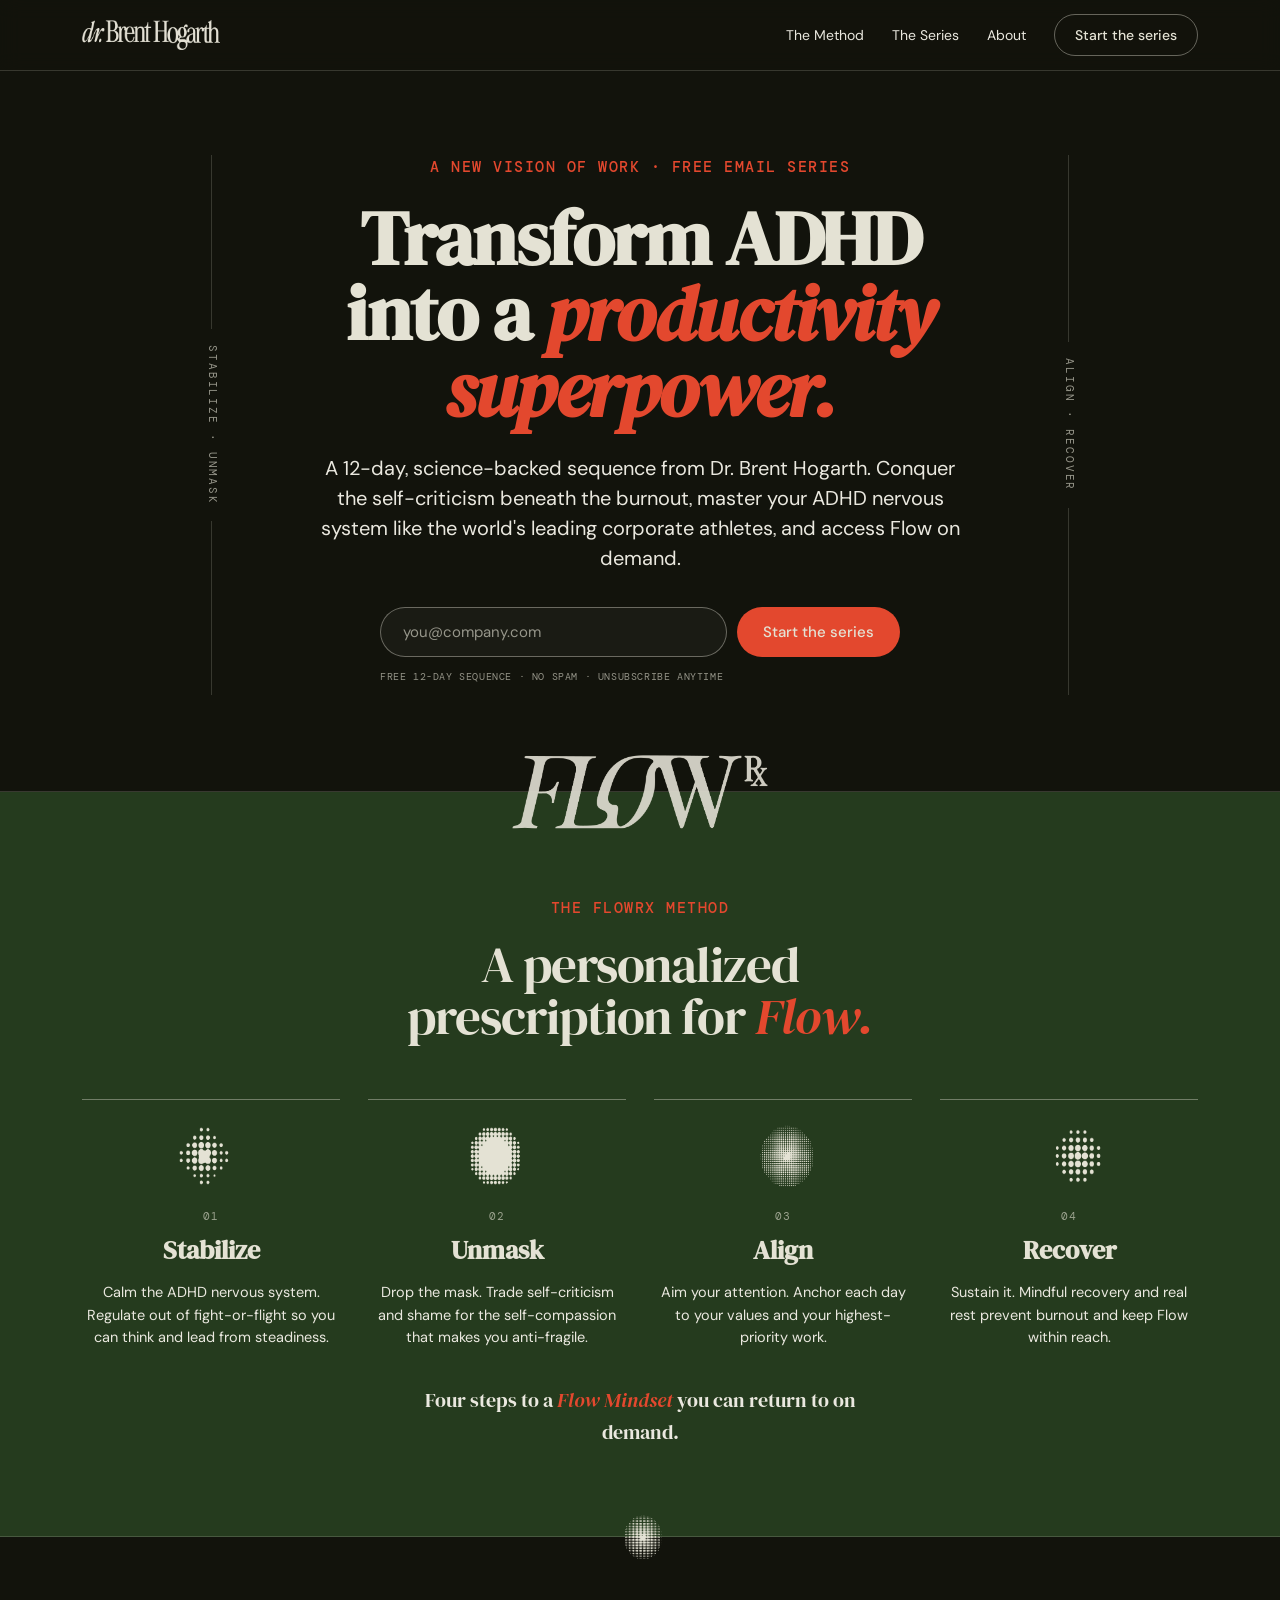
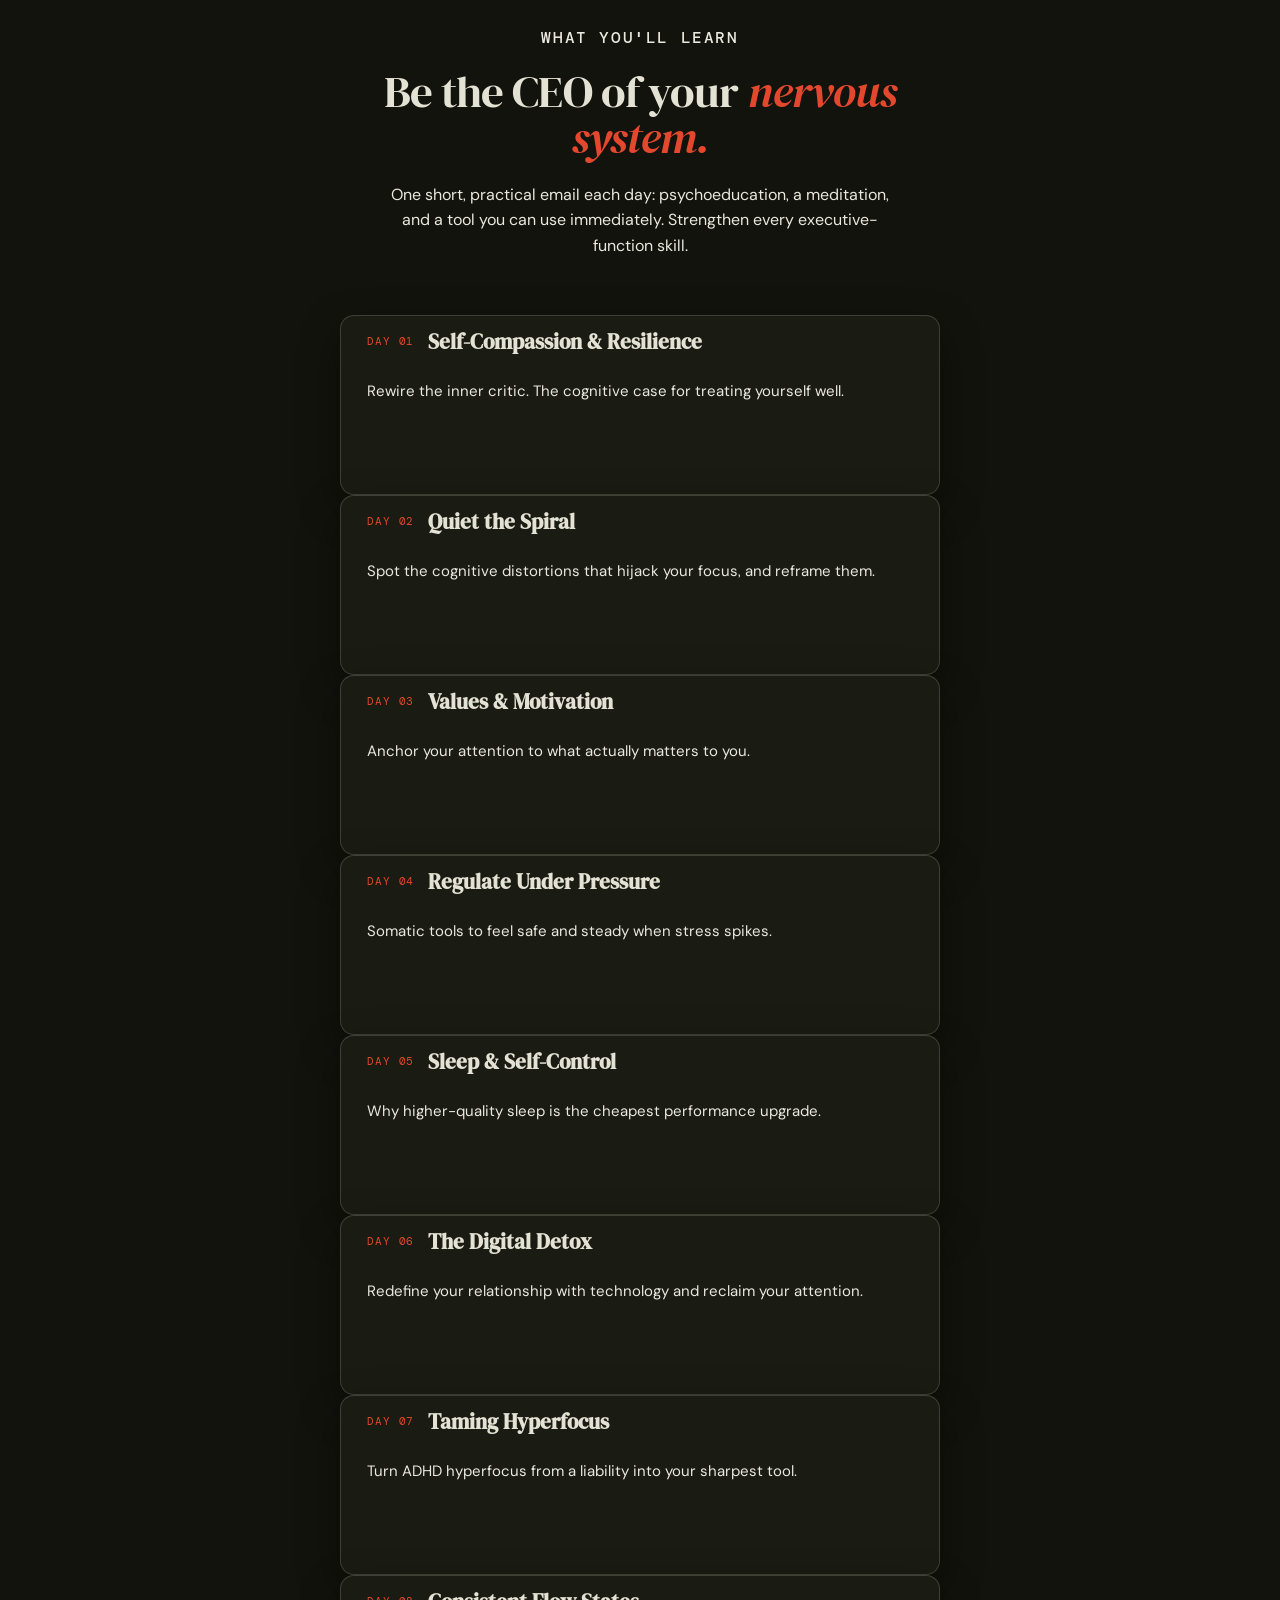
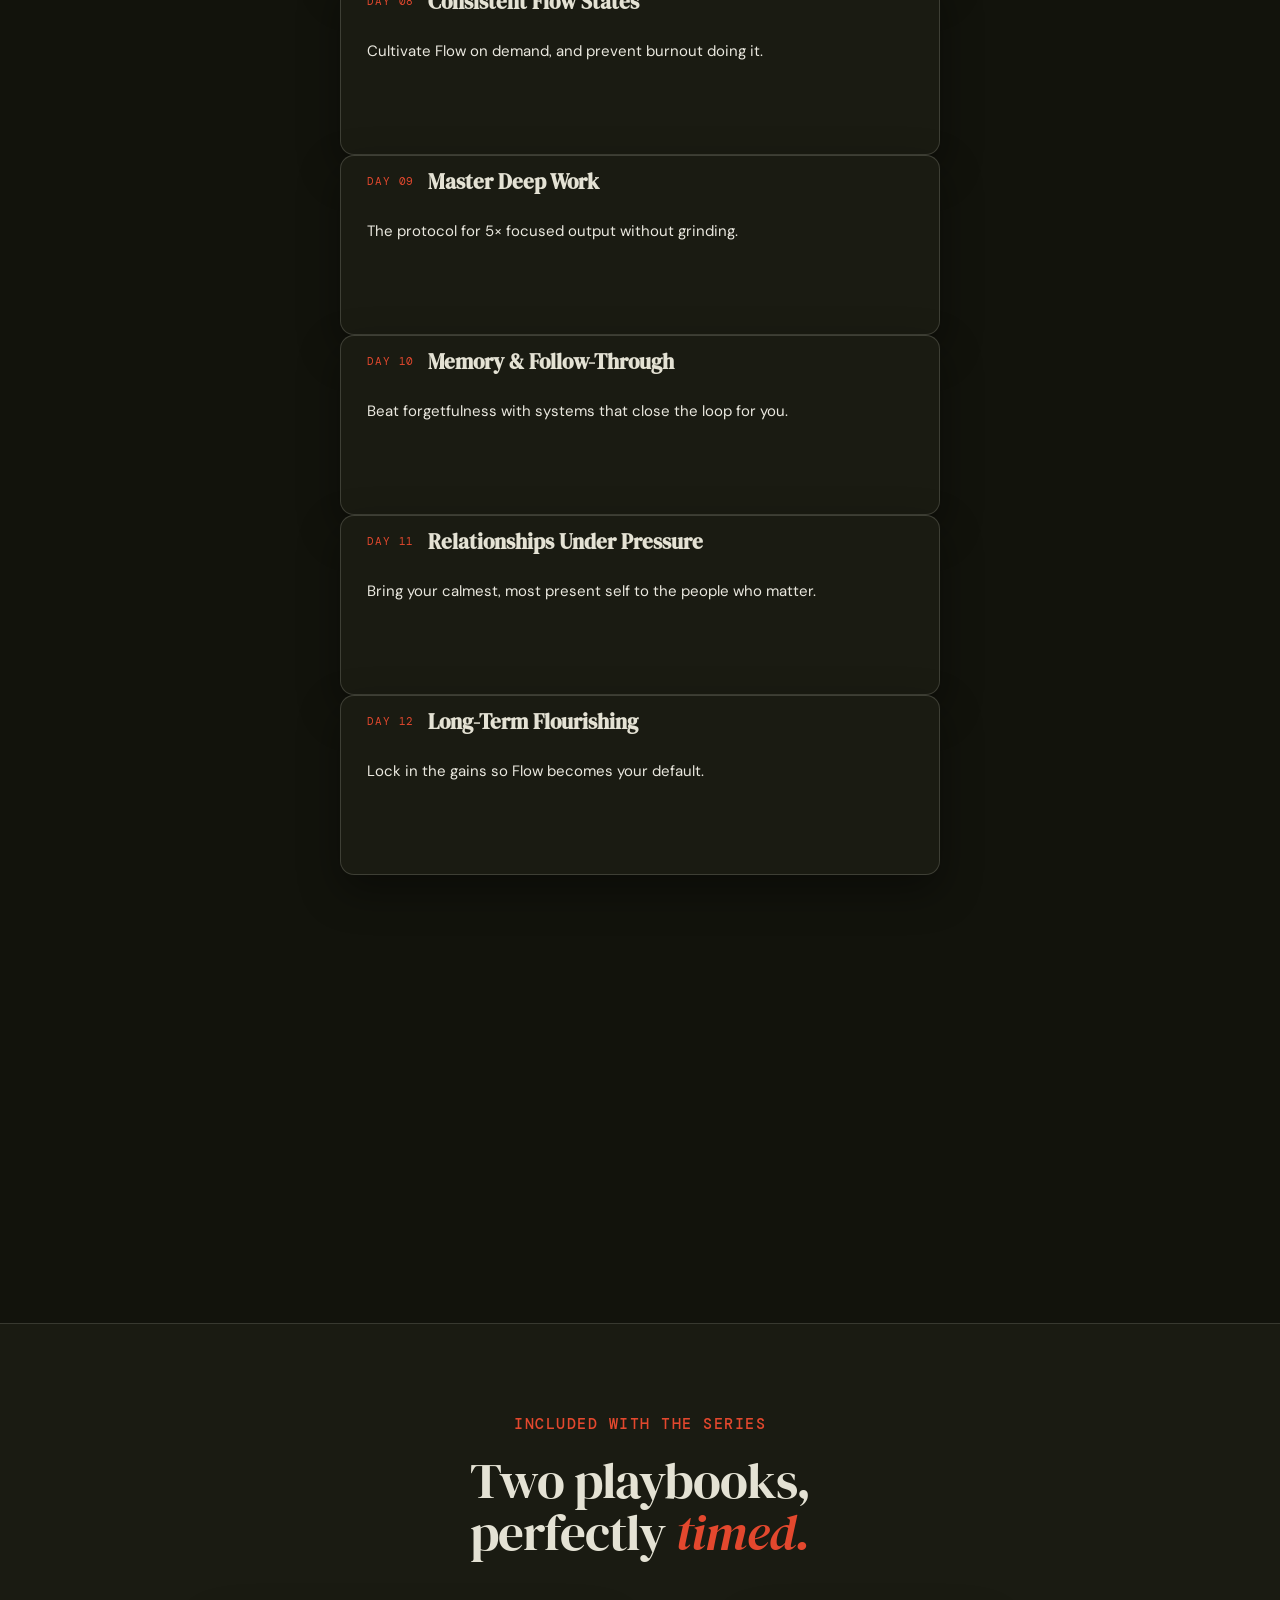
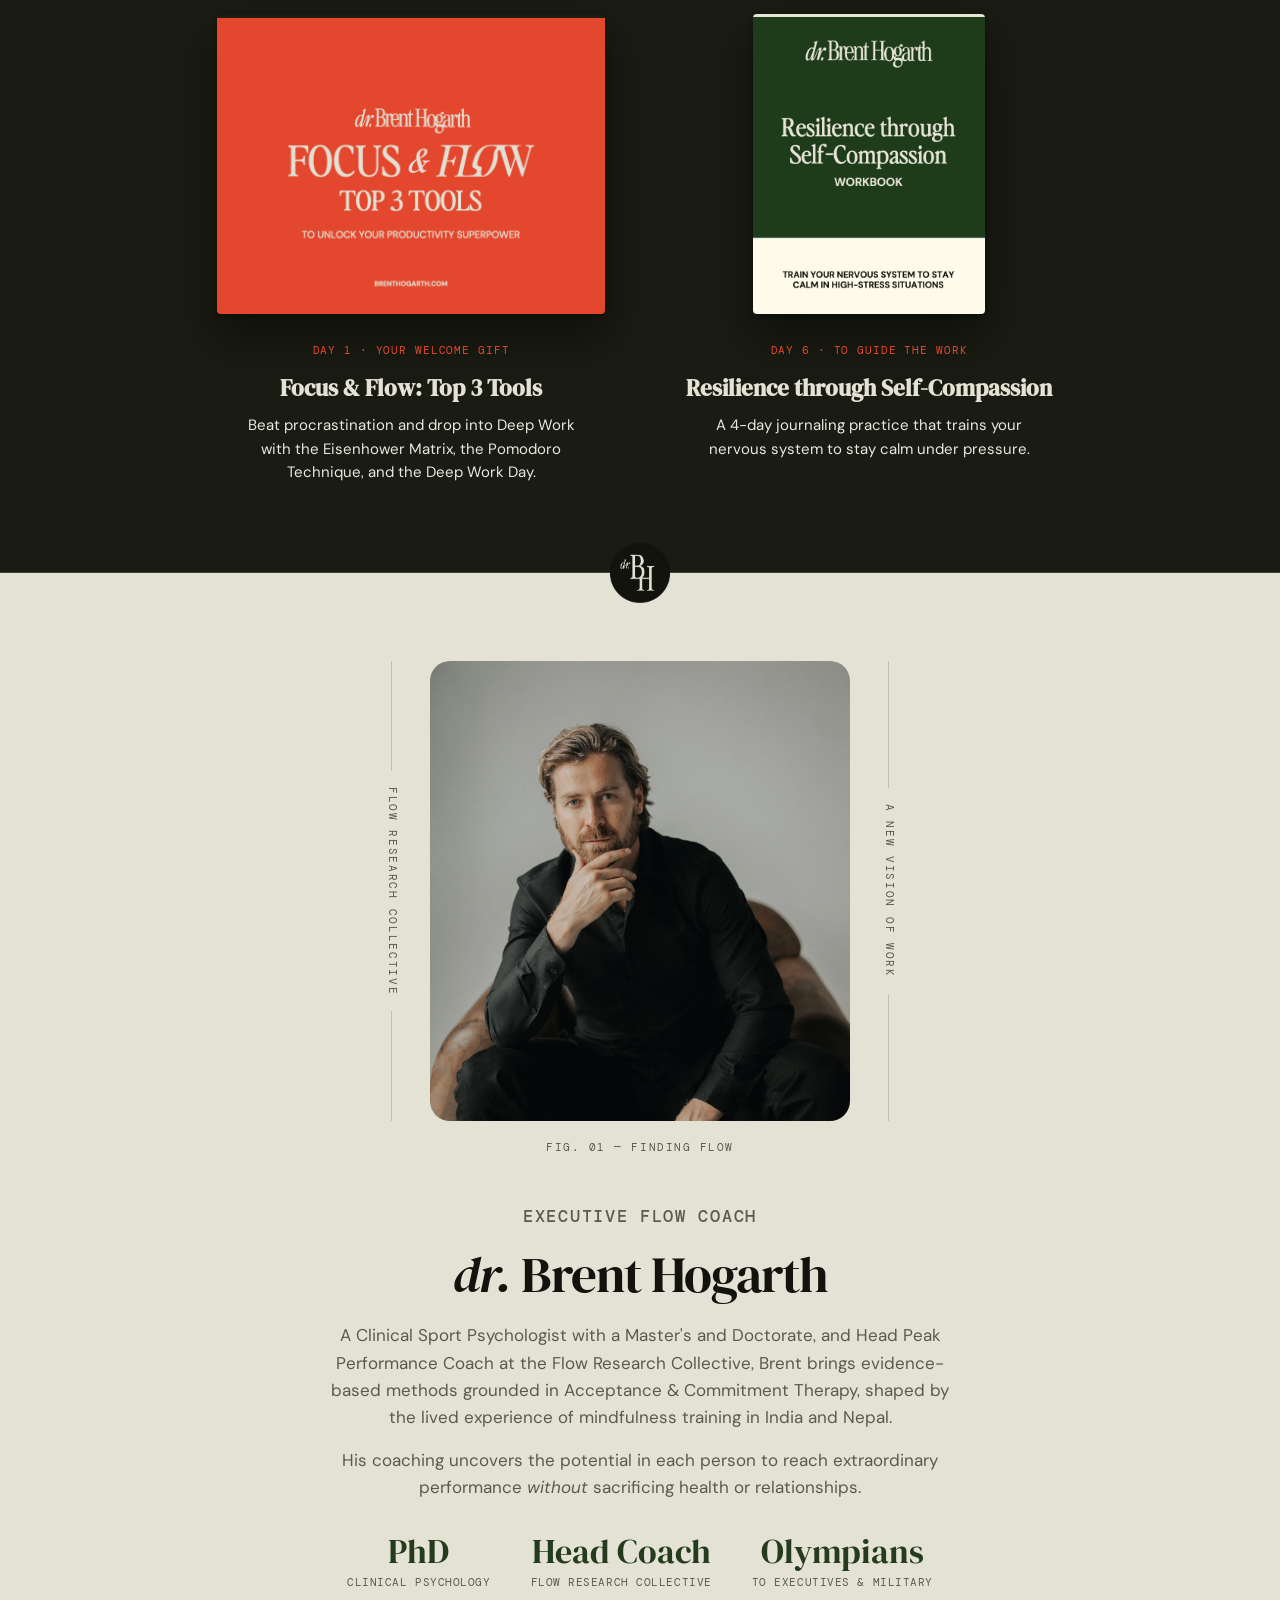
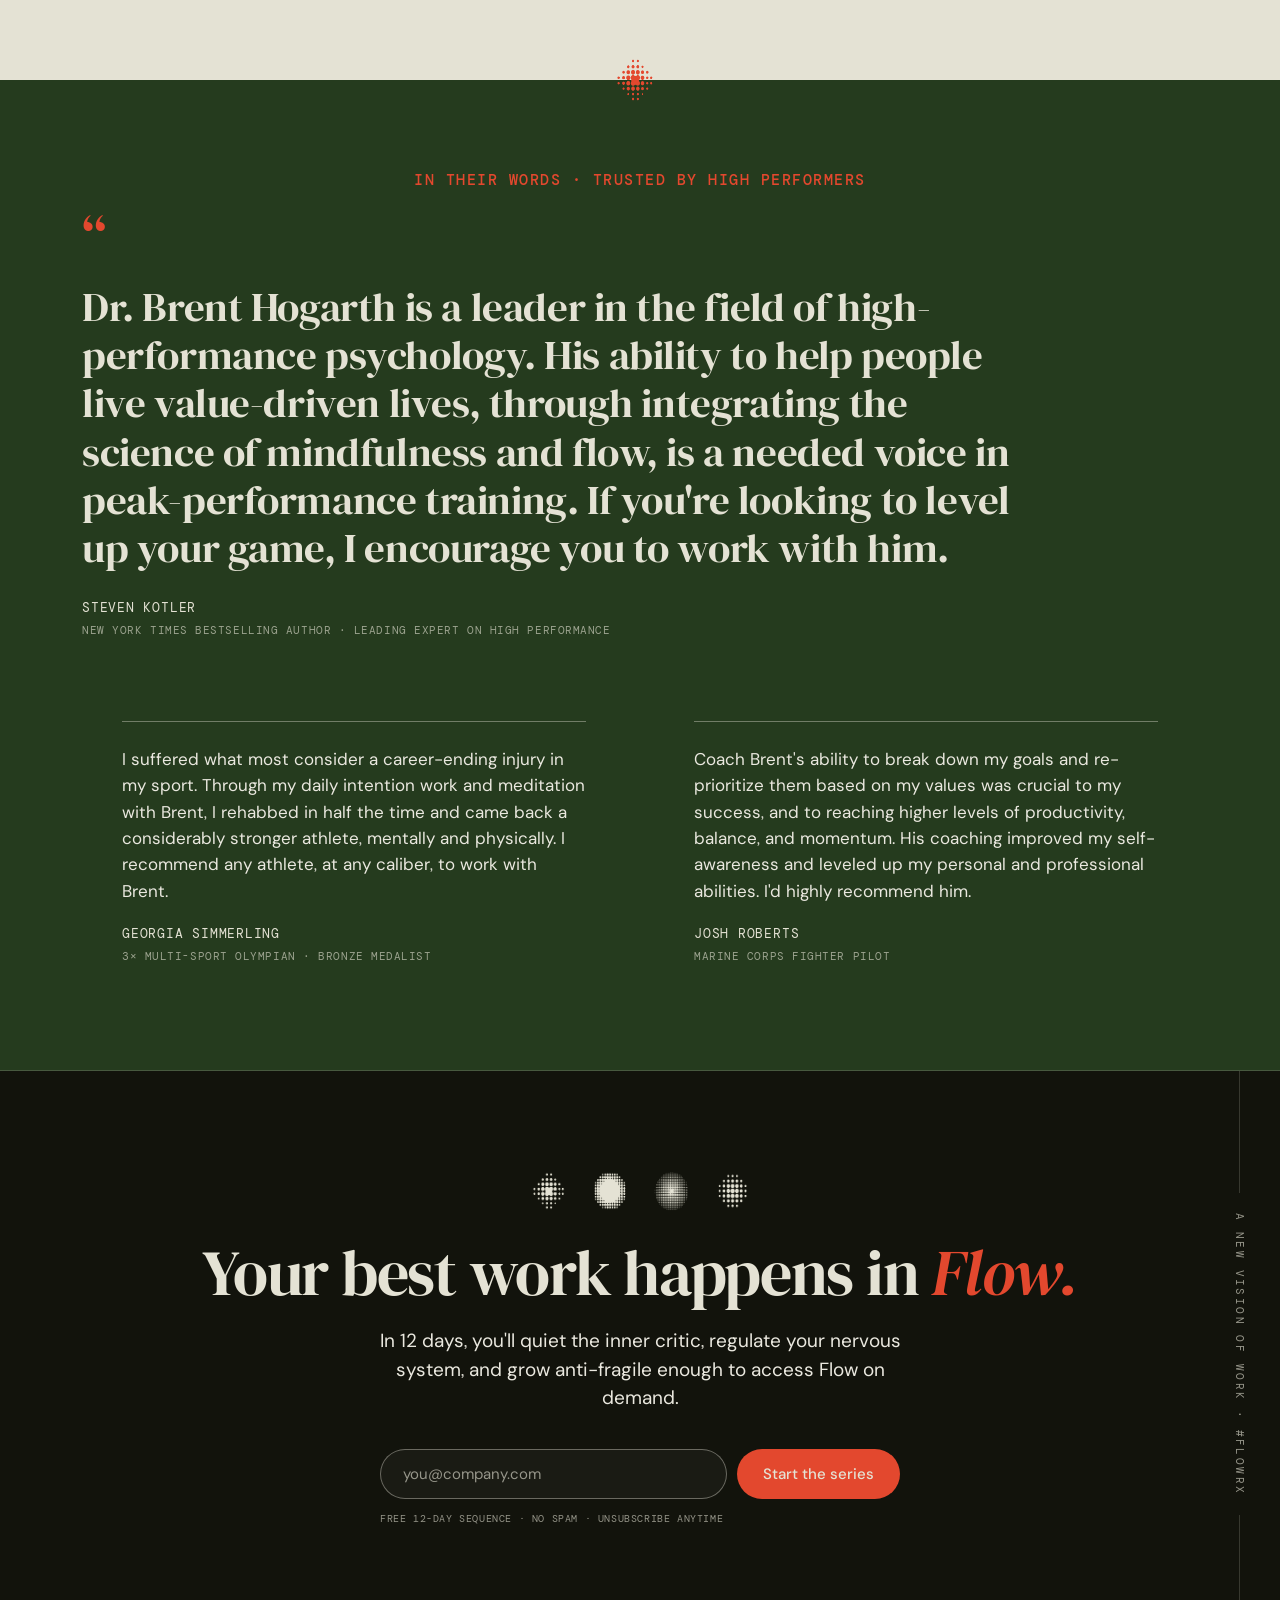
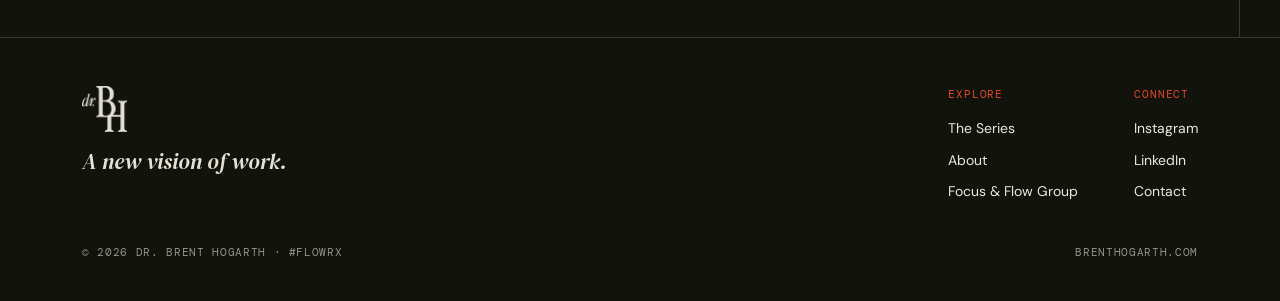
==== commit c85bdc1b: "Align with Brent Hogarth Style Guide - Method section relabeled to the actual FlowRx Method: Stabili" ====
--- a/index.html
+++ b/index.html
@@ -40,17 +40,17 @@
   <section class="hero" id="top">
     <div class="wrap hero__inner">
       <div class="hero__content reveal">
-        <span class="hero__flank hero__flank--l" aria-hidden="true"><span>Struggle · Release</span></span>
-        <span class="hero__flank hero__flank--r" aria-hidden="true"><span>Flow · Recovery</span></span>
+        <span class="hero__flank hero__flank--l" aria-hidden="true"><span>Stabilize · Unmask</span></span>
+        <span class="hero__flank hero__flank--r" aria-hidden="true"><span>Align · Recover</span></span>
         <p class="eyebrow">A NEW VISION OF WORK · FREE EMAIL SERIES</p>
         <h1 class="hero__title">
           Transform ADHD into a
           <span class="italic accent">productivity superpower.</span>
         </h1>
         <p class="hero__lead">
-          A 12-day, science-backed sequence from Dr. Brent Hogarth. Learn to master your
-          nervous system, defend your focus, and access Flow like the world's top leaders
-          and athletes.
+          A 12-day, science-backed sequence from Dr. Brent Hogarth. Conquer the self-criticism
+          beneath the burnout, master your ADHD nervous system like the world's leading corporate
+          athletes, and access Flow on demand.
         </p>
 
         <!-- Email capture (hero) -->
@@ -80,36 +80,40 @@
   <section class="method" id="method">
     <img class="method__flowrx" src="assets/flowrx-horizontal-white.png" alt="FlowRx" aria-hidden="true">
     <div class="wrap method__inner">
-      <p class="eyebrow reveal">THE FOUR STAGES OF FLOW</p>
+      <p class="eyebrow reveal">THE FLOWRX METHOD</p>
       <h2 class="display method__title reveal">
         A personalized prescription for <span class="italic accent">Flow.</span>
       </h2>
+      <!-- The FlowRx Method (Stabilize, Unmask, Align, Recover -> Flow Mindset).
+           NOTE: data-stage on .flow-dot only selects one of the 4 halftone cells
+           in the dot motif; it is decorative, not the step name. -->
       <div class="method__grid">
         <article class="stage reveal">
           <div class="flow-dot" data-stage="struggle"></div>
           <div class="stage__num">01</div>
-          <h3 class="stage__name">Struggle</h3>
-          <p class="stage__desc">Acknowledge the friction. Self-compassion and resilience replace shame and force.</p>
+          <h3 class="stage__name">Stabilize</h3>
+          <p class="stage__desc">Calm the ADHD nervous system. Regulate out of fight-or-flight so you can think and lead from steadiness.</p>
         </article>
         <article class="stage reveal">
           <div class="flow-dot" data-stage="release"></div>
           <div class="stage__num">02</div>
-          <h3 class="stage__name">Release</h3>
-          <p class="stage__desc">Let go of the grip. Optimize sleep, regulate the nervous system, drop the mask.</p>
+          <h3 class="stage__name">Unmask</h3>
+          <p class="stage__desc">Drop the mask. Trade self-criticism and shame for the self-compassion that makes you anti-fragile.</p>
         </article>
         <article class="stage reveal">
           <div class="flow-dot" data-stage="flow"></div>
           <div class="stage__num">03</div>
-          <h3 class="stage__name">Flow</h3>
-          <p class="stage__desc">Enter deep work. Aligned attention turns effort into momentum and meaning.</p>
+          <h3 class="stage__name">Align</h3>
+          <p class="stage__desc">Aim your attention. Anchor each day to your values and your highest-priority work.</p>
         </article>
         <article class="stage reveal">
           <div class="flow-dot" data-stage="recovery"></div>
           <div class="stage__num">04</div>
-          <h3 class="stage__name">Recovery</h3>
-          <p class="stage__desc">Sustain it. Mindful recovery prevents burnout and keeps Flow within reach, day after day.</p>
-        </article>
-      </div>
+          <h3 class="stage__name">Recover</h3>
+          <p class="stage__desc">Sustain it. Mindful recovery and real rest prevent burnout and keep Flow within reach.</p>
+        </article>
+      </div>
+      <p class="method__outcome reveal">Four steps to a <span class="italic accent">Flow Mindset</span> you can return to on demand.</p>
     </div>
   </section>
 
@@ -319,7 +323,7 @@
         Your best work happens in <span class="italic accent">Flow.</span>
       </h2>
       <p class="final__lead reveal">
-        In 12 days, you'll defend your focus, calm your nervous system, and access Flow on demand.
+        In 12 days, you'll quiet the inner critic, regulate your nervous system, and grow anti-fragile enough to access Flow on demand.
       </p>
       <div class="email-form reveal" data-email-form>
         <form novalidate>
--- a/styles.css
+++ b/styles.css
@@ -336,6 +336,14 @@
   grid-template-columns: repeat(4, 1fr);
   gap: 28px;
 }
+.method__outcome {
+  font-family: var(--font-display);
+  font-size: 1.25rem;
+  color: var(--fg2);
+  margin: 36px auto 0;
+  max-width: 46ch;
+}
+.method__outcome .accent { color: var(--courtside); }
 .stage {
   border-top: 1px solid var(--hairline-strong);
   padding-top: 24px;
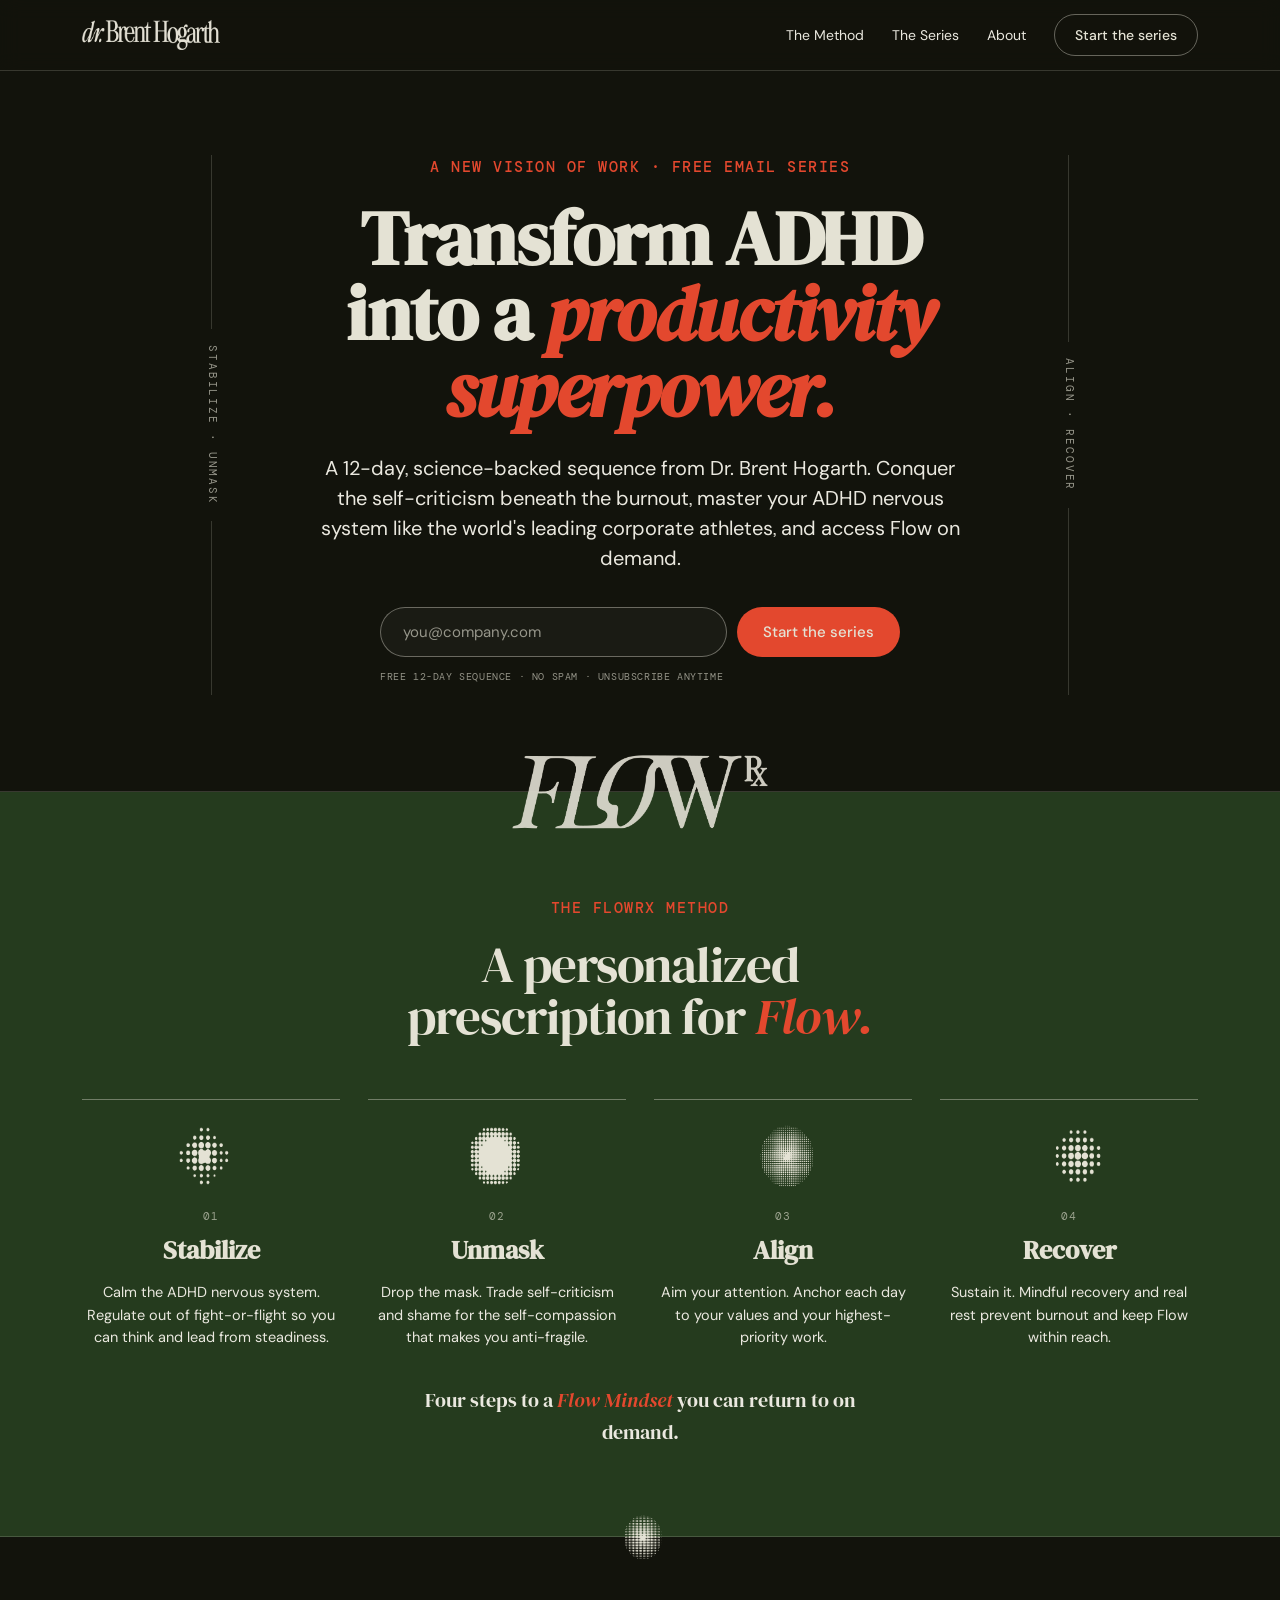
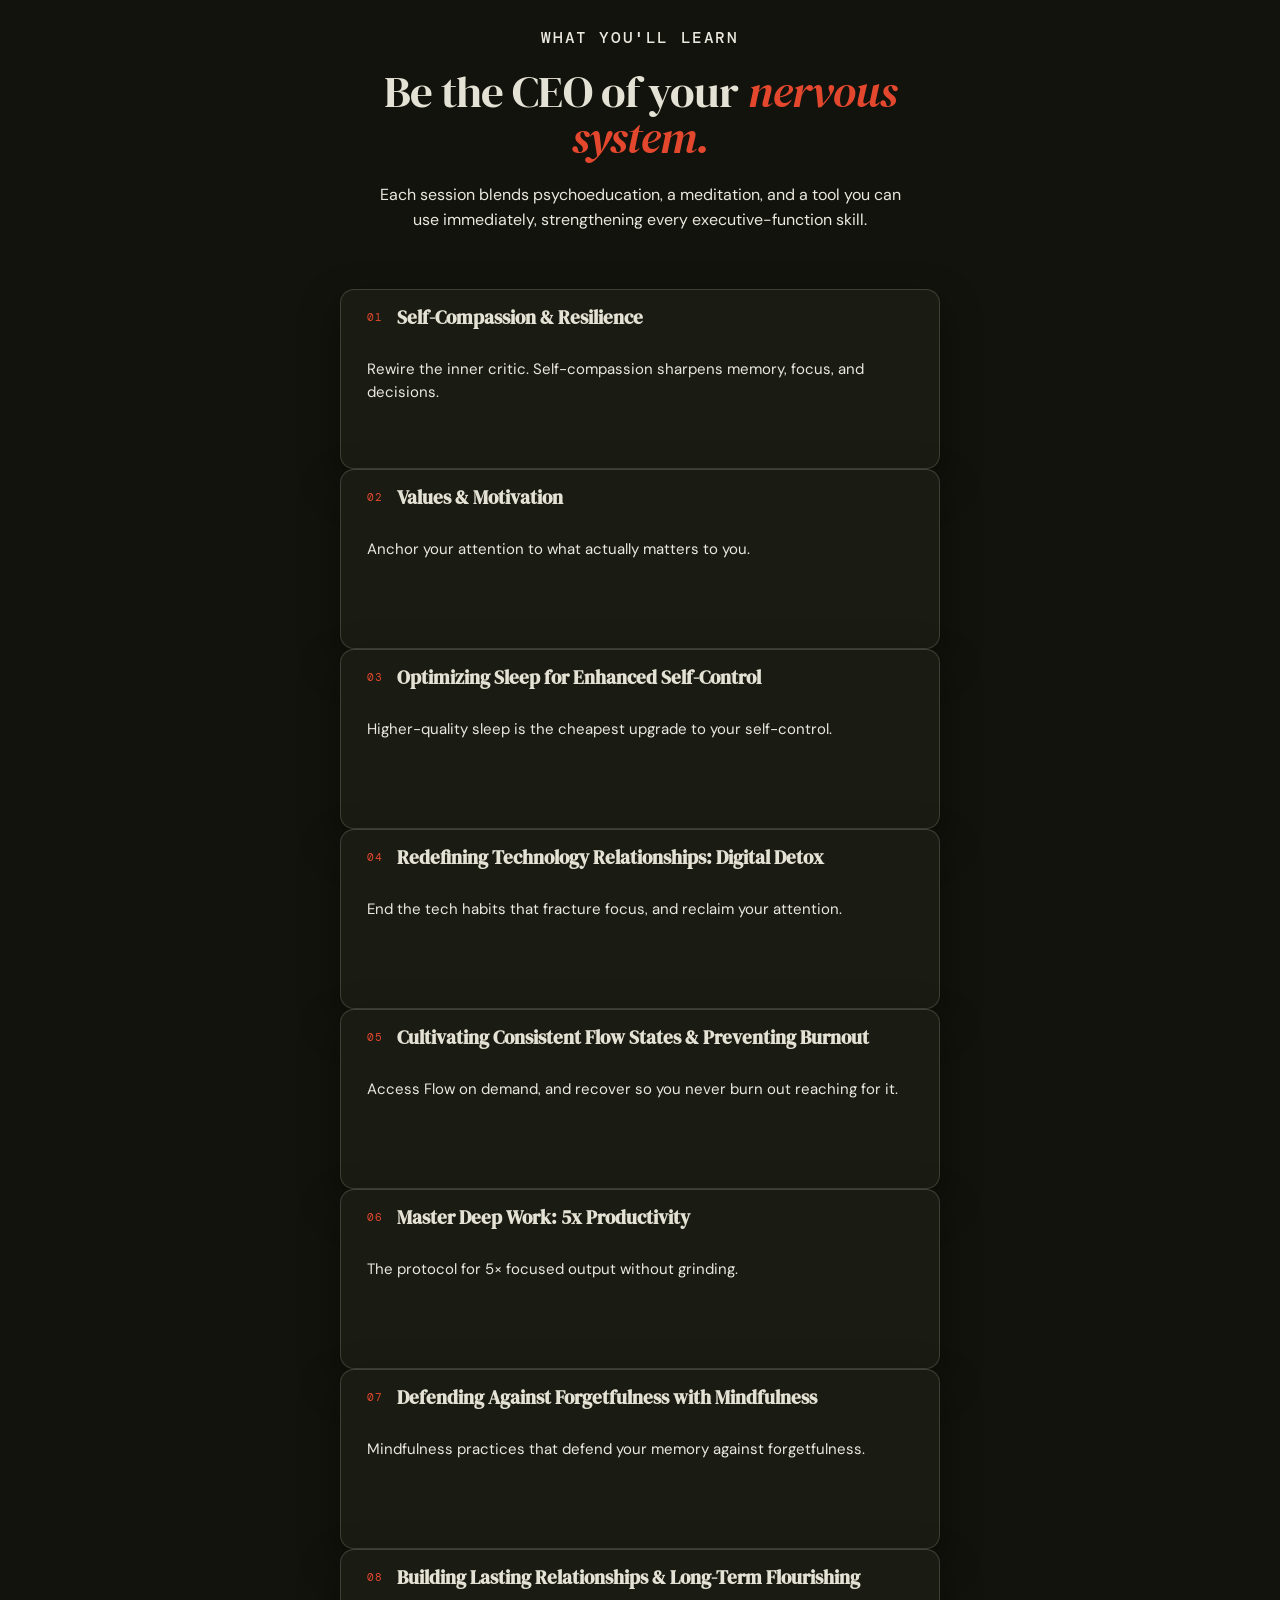
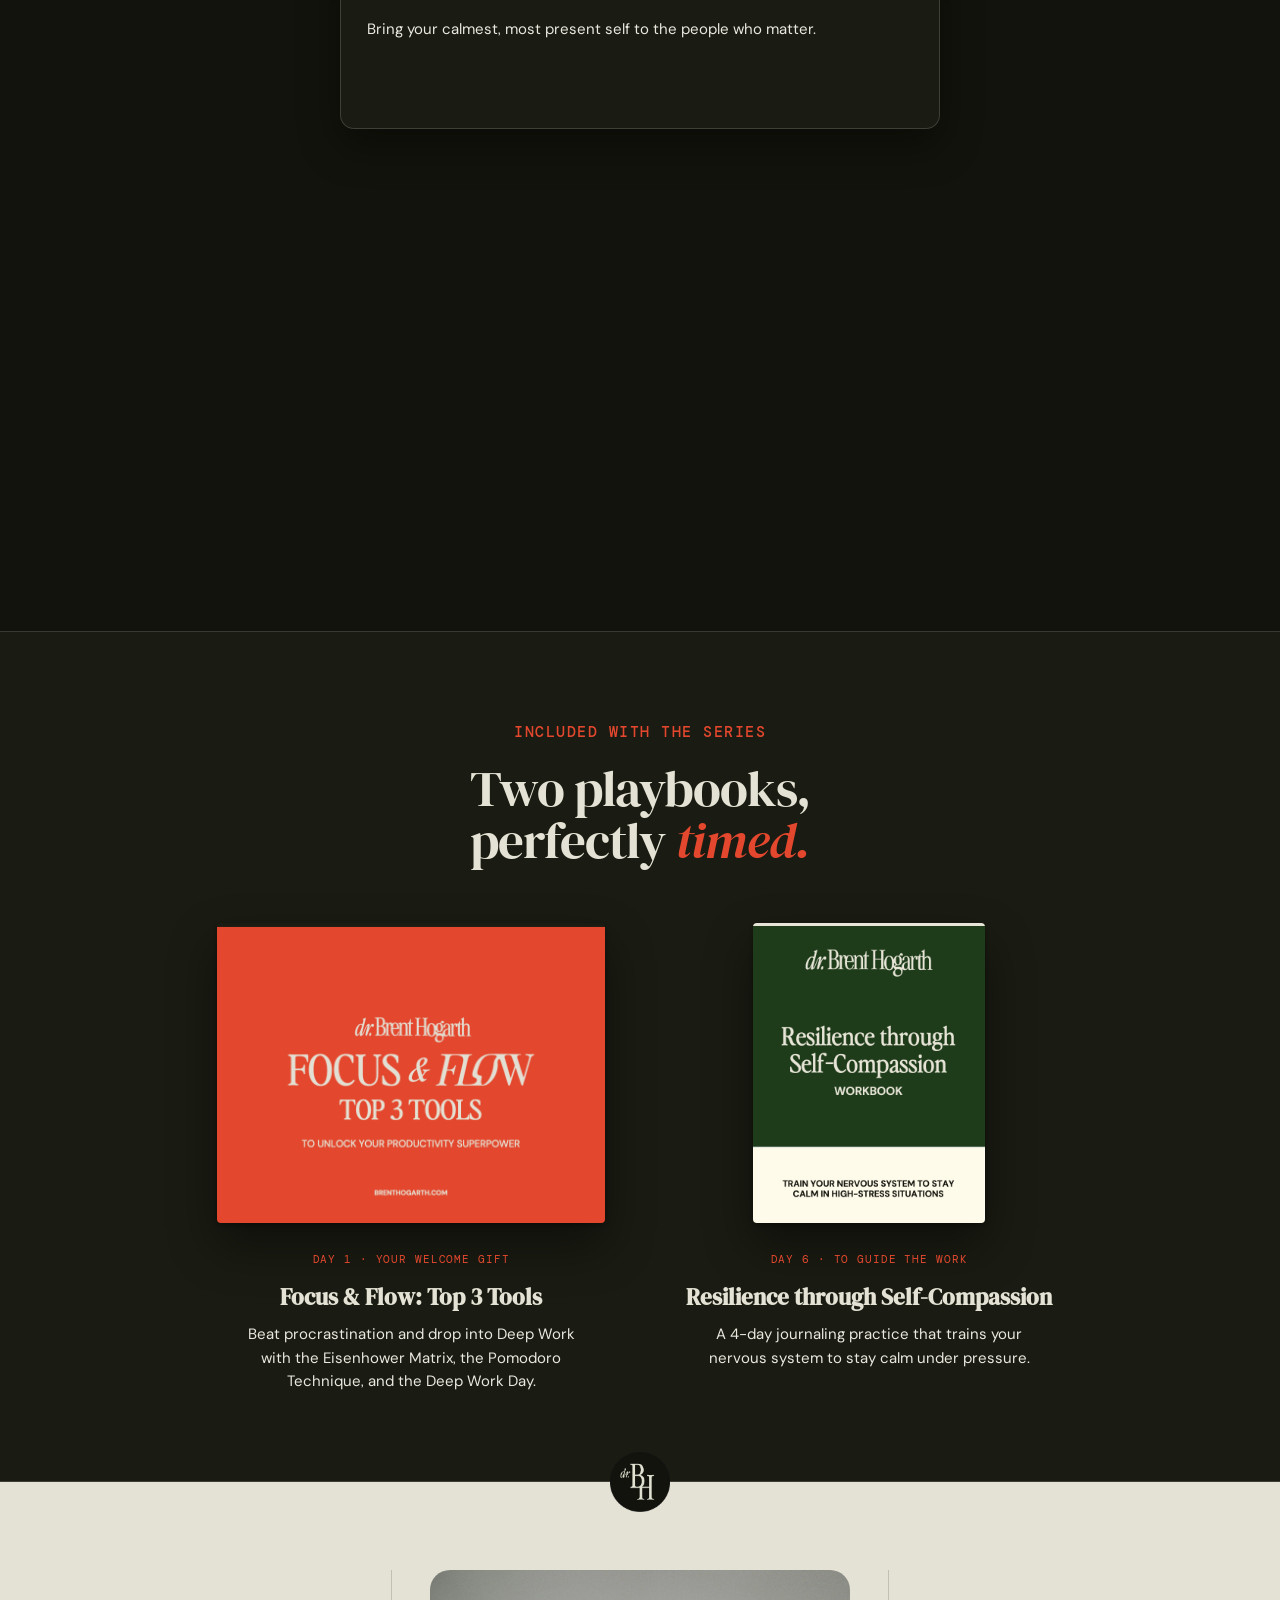
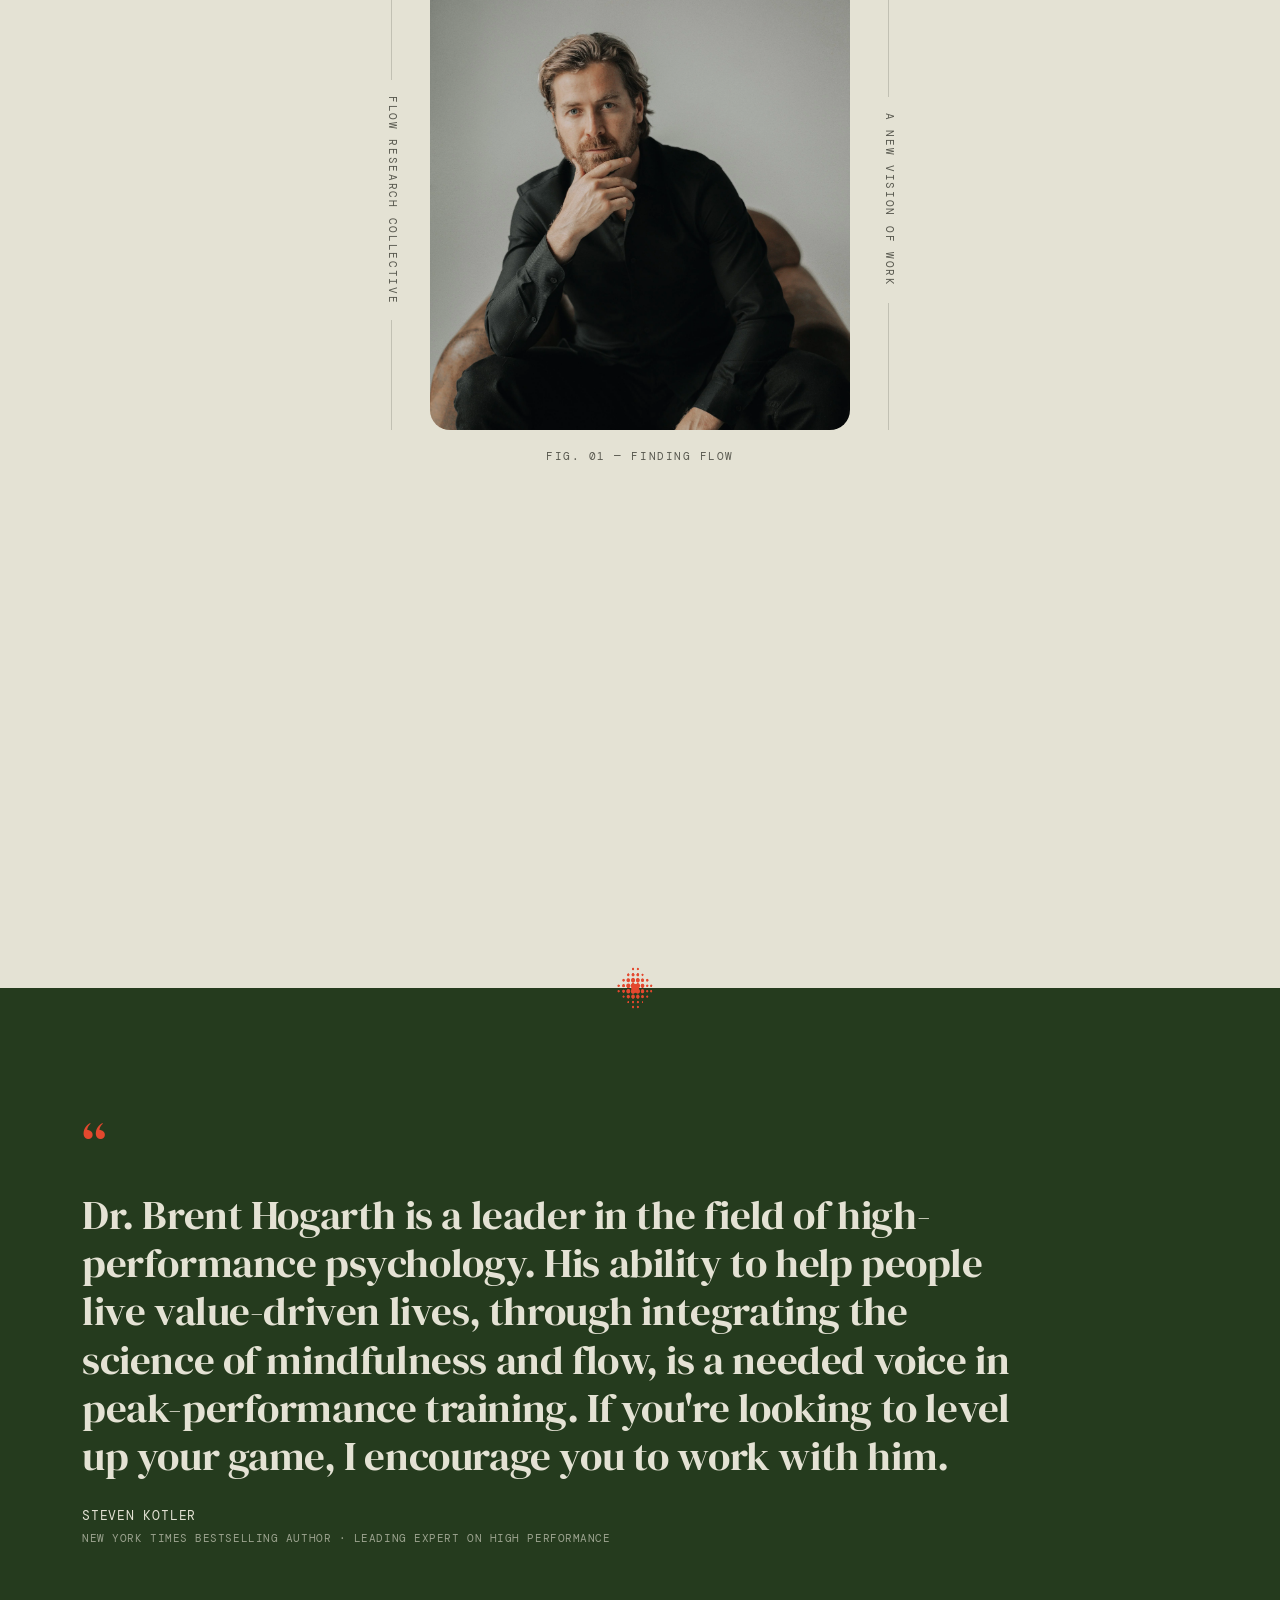
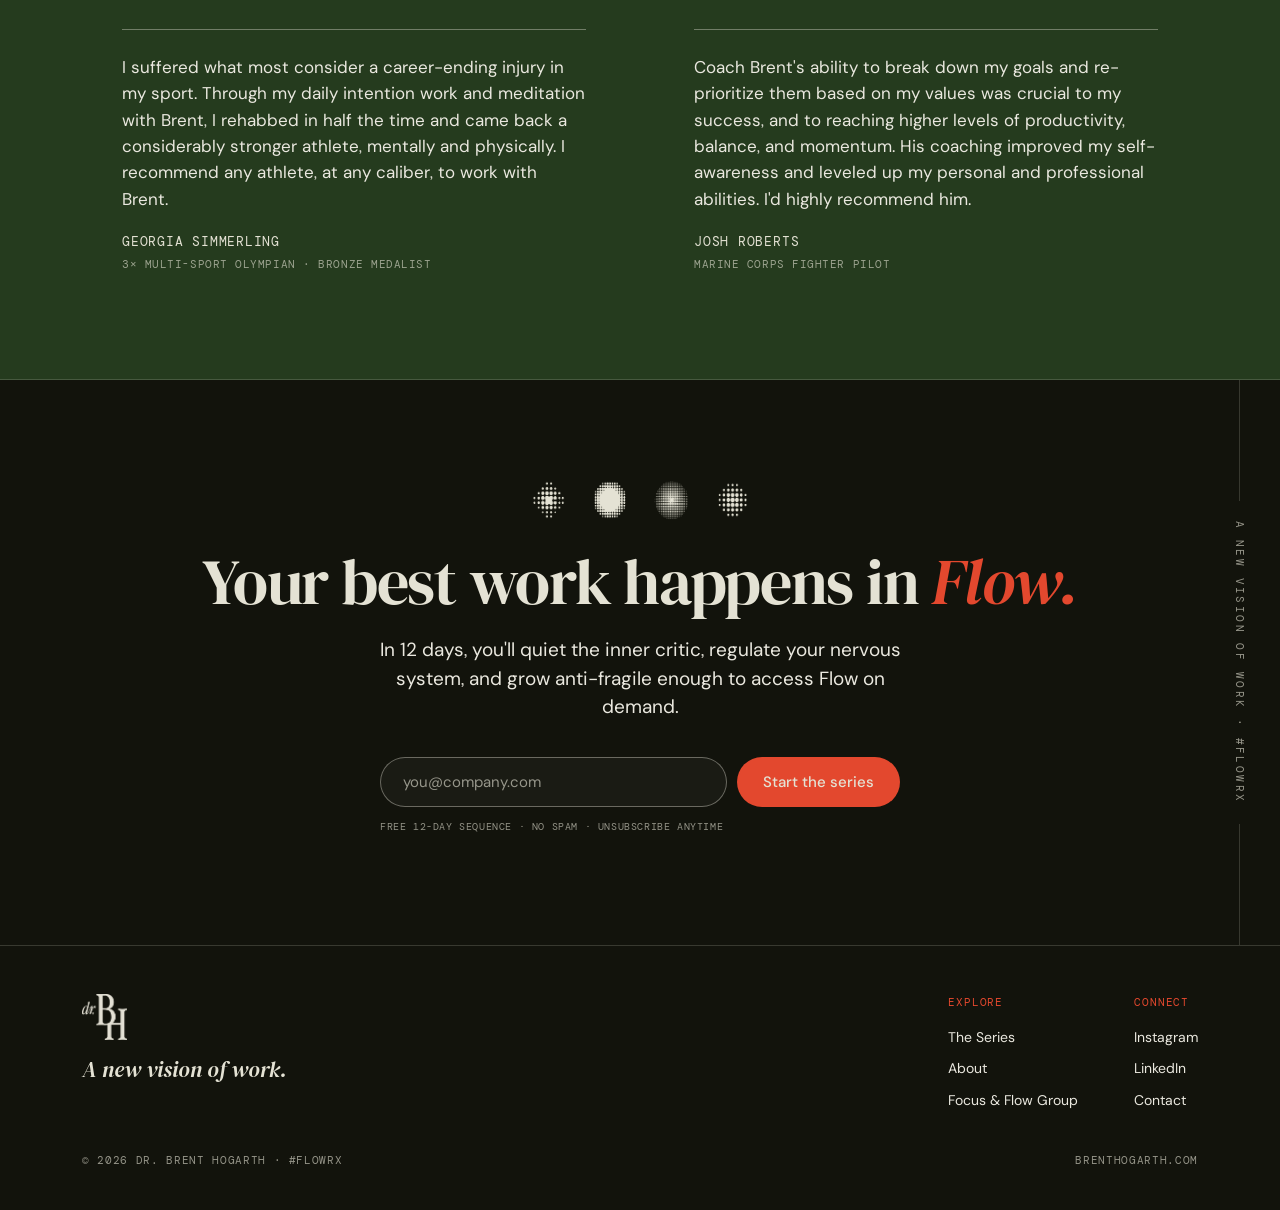
==== commit 9ec1bdce: "Curriculum: 8 authoritative Focus & Flow sessions; FlowRx method + hero copy from style guide Co-Aut" ====
--- a/index.html
+++ b/index.html
@@ -127,58 +127,42 @@
           Be the CEO of your <span class="italic accent">nervous system.</span>
         </h2>
         <p>
-          One short, practical email each day: psychoeducation, a meditation, and a tool
-          you can use immediately. Strengthen every executive-function skill.
+          Each session blends psychoeducation, a meditation, and a tool you can use
+          immediately, strengthening every executive-function skill.
         </p>
       </div>
       <div class="curriculum__stack">
         <article class="daycard" style="--i:0">
-          <div class="daycard__head"><span class="daycard__num">DAY 01</span><h3 class="daycard__title">Self-Compassion &amp; Resilience</h3></div>
-          <p class="daycard__desc">Rewire the inner critic. The cognitive case for treating yourself well.</p>
+          <div class="daycard__head"><span class="daycard__num">01</span><h3 class="daycard__title">Self-Compassion &amp; Resilience</h3></div>
+          <p class="daycard__desc">Rewire the inner critic. Self-compassion sharpens memory, focus, and decisions.</p>
         </article>
         <article class="daycard" style="--i:1">
-          <div class="daycard__head"><span class="daycard__num">DAY 02</span><h3 class="daycard__title">Quiet the Spiral</h3></div>
-          <p class="daycard__desc">Spot the cognitive distortions that hijack your focus, and reframe them.</p>
+          <div class="daycard__head"><span class="daycard__num">02</span><h3 class="daycard__title">Values &amp; Motivation</h3></div>
+          <p class="daycard__desc">Anchor your attention to what actually matters to you.</p>
         </article>
         <article class="daycard" style="--i:2">
-          <div class="daycard__head"><span class="daycard__num">DAY 03</span><h3 class="daycard__title">Values &amp; Motivation</h3></div>
-          <p class="daycard__desc">Anchor your attention to what actually matters to you.</p>
+          <div class="daycard__head"><span class="daycard__num">03</span><h3 class="daycard__title">Optimizing Sleep for Enhanced Self-Control</h3></div>
+          <p class="daycard__desc">Higher-quality sleep is the cheapest upgrade to your self-control.</p>
         </article>
         <article class="daycard" style="--i:3">
-          <div class="daycard__head"><span class="daycard__num">DAY 04</span><h3 class="daycard__title">Regulate Under Pressure</h3></div>
-          <p class="daycard__desc">Somatic tools to feel safe and steady when stress spikes.</p>
+          <div class="daycard__head"><span class="daycard__num">04</span><h3 class="daycard__title">Redefining Technology Relationships: Digital Detox</h3></div>
+          <p class="daycard__desc">End the tech habits that fracture focus, and reclaim your attention.</p>
         </article>
         <article class="daycard" style="--i:4">
-          <div class="daycard__head"><span class="daycard__num">DAY 05</span><h3 class="daycard__title">Sleep &amp; Self-Control</h3></div>
-          <p class="daycard__desc">Why higher-quality sleep is the cheapest performance upgrade.</p>
+          <div class="daycard__head"><span class="daycard__num">05</span><h3 class="daycard__title">Cultivating Consistent Flow States &amp; Preventing Burnout</h3></div>
+          <p class="daycard__desc">Access Flow on demand, and recover so you never burn out reaching for it.</p>
         </article>
         <article class="daycard" style="--i:5">
-          <div class="daycard__head"><span class="daycard__num">DAY 06</span><h3 class="daycard__title">The Digital Detox</h3></div>
-          <p class="daycard__desc">Redefine your relationship with technology and reclaim your attention.</p>
+          <div class="daycard__head"><span class="daycard__num">06</span><h3 class="daycard__title">Master Deep Work: 5x Productivity</h3></div>
+          <p class="daycard__desc">The protocol for 5&times; focused output without grinding.</p>
         </article>
         <article class="daycard" style="--i:6">
-          <div class="daycard__head"><span class="daycard__num">DAY 07</span><h3 class="daycard__title">Taming Hyperfocus</h3></div>
-          <p class="daycard__desc">Turn ADHD hyperfocus from a liability into your sharpest tool.</p>
+          <div class="daycard__head"><span class="daycard__num">07</span><h3 class="daycard__title">Defending Against Forgetfulness with Mindfulness</h3></div>
+          <p class="daycard__desc">Mindfulness practices that defend your memory against forgetfulness.</p>
         </article>
         <article class="daycard" style="--i:7">
-          <div class="daycard__head"><span class="daycard__num">DAY 08</span><h3 class="daycard__title">Consistent Flow States</h3></div>
-          <p class="daycard__desc">Cultivate Flow on demand, and prevent burnout doing it.</p>
-        </article>
-        <article class="daycard" style="--i:8">
-          <div class="daycard__head"><span class="daycard__num">DAY 09</span><h3 class="daycard__title">Master Deep Work</h3></div>
-          <p class="daycard__desc">The protocol for 5&times; focused output without grinding.</p>
-        </article>
-        <article class="daycard" style="--i:9">
-          <div class="daycard__head"><span class="daycard__num">DAY 10</span><h3 class="daycard__title">Memory &amp; Follow-Through</h3></div>
-          <p class="daycard__desc">Beat forgetfulness with systems that close the loop for you.</p>
-        </article>
-        <article class="daycard" style="--i:10">
-          <div class="daycard__head"><span class="daycard__num">DAY 11</span><h3 class="daycard__title">Relationships Under Pressure</h3></div>
+          <div class="daycard__head"><span class="daycard__num">08</span><h3 class="daycard__title">Building Lasting Relationships &amp; Long-Term Flourishing</h3></div>
           <p class="daycard__desc">Bring your calmest, most present self to the people who matter.</p>
-        </article>
-        <article class="daycard" style="--i:11">
-          <div class="daycard__head"><span class="daycard__num">DAY 12</span><h3 class="daycard__title">Long-Term Flourishing</h3></div>
-          <p class="daycard__desc">Lock in the gains so Flow becomes your default.</p>
         </article>
       </div>
     </div>
--- a/styles.css
+++ b/styles.css
@@ -380,8 +380,8 @@
   margin: 18px 0 20px;
 }
 .curriculum__intro p { font-size: 16px; line-height: 1.6; color: var(--fg2); margin: 0 auto; max-width: 48ch; }
-/* Sticky "stacking cards" — all 12 days pile up as you scroll */
-.curriculum__stack { --stack-top: 96px; --peek: 52px; max-width: 600px; margin: 0 auto; padding-bottom: 40vh; }
+/* Sticky "stacking cards" — the 8 sessions pile up as you scroll */
+.curriculum__stack { --stack-top: 92px; --peek: 56px; max-width: 600px; margin: 0 auto; padding-bottom: 46vh; }
 .daycard {
   position: sticky;
   top: calc(var(--stack-top) + var(--i) * var(--peek));
@@ -408,8 +408,8 @@
 }
 .daycard__title {
   font-family: var(--font-display);
-  font-size: 21px;
-  line-height: 1.1;
+  font-size: 19px;
+  line-height: 1.14;
   color: var(--enlightened);
   margin: 0;
 }
@@ -421,11 +421,11 @@
   color: var(--fg2);
 }
 @media (max-width: 640px) {
-  .curriculum__stack { --stack-top: 72px; --peek: 44px; max-width: 100%; padding-bottom: 36vh; }
-  .daycard { min-height: 150px; }
+  .curriculum__stack { --stack-top: 72px; --peek: 62px; max-width: 100%; padding-bottom: 46vh; }
+  .daycard { min-height: 156px; }
   .daycard__head { padding: 0 18px; gap: 10px; }
   .daycard__num { font-size: 10px; }
-  .daycard__title { font-size: 15.5px; white-space: nowrap; }
+  .daycard__title { font-size: 15px; }
   .daycard__desc { padding: 12px 18px 22px; font-size: 14.5px; }
 }
 
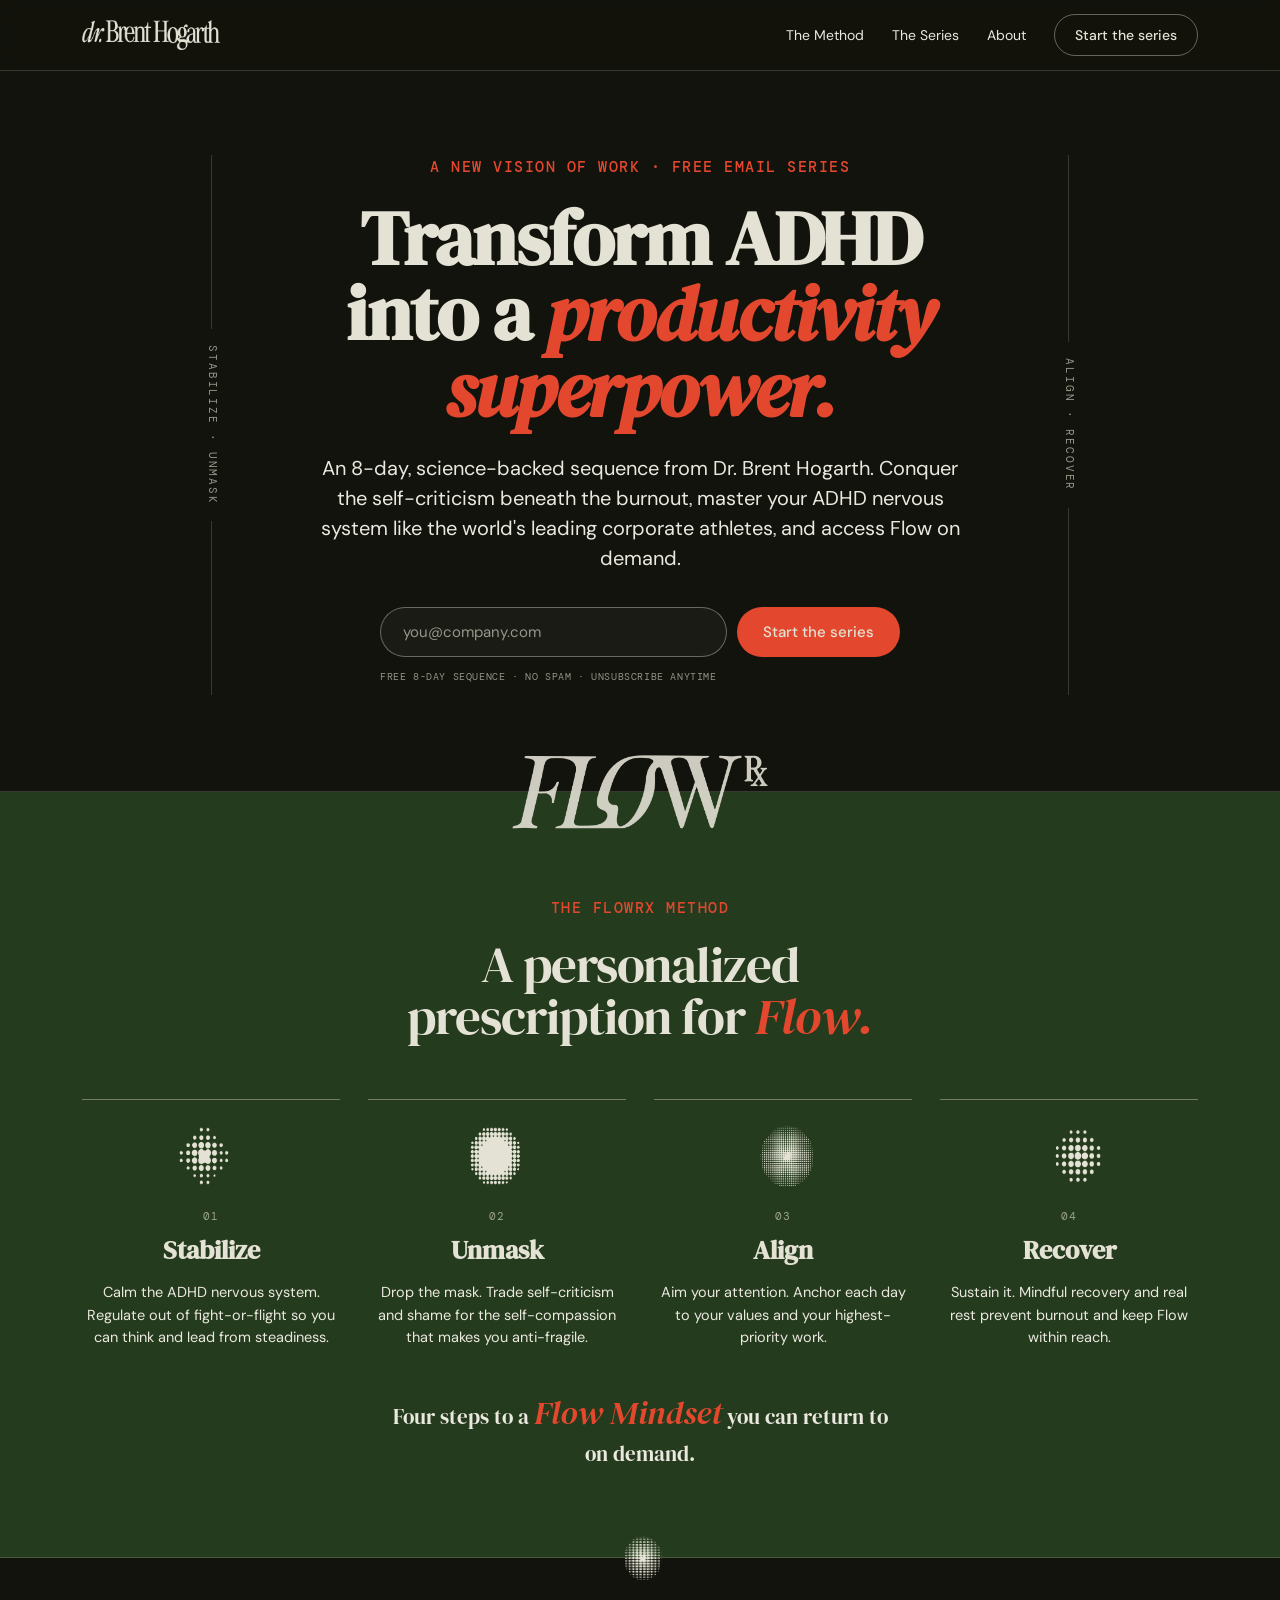
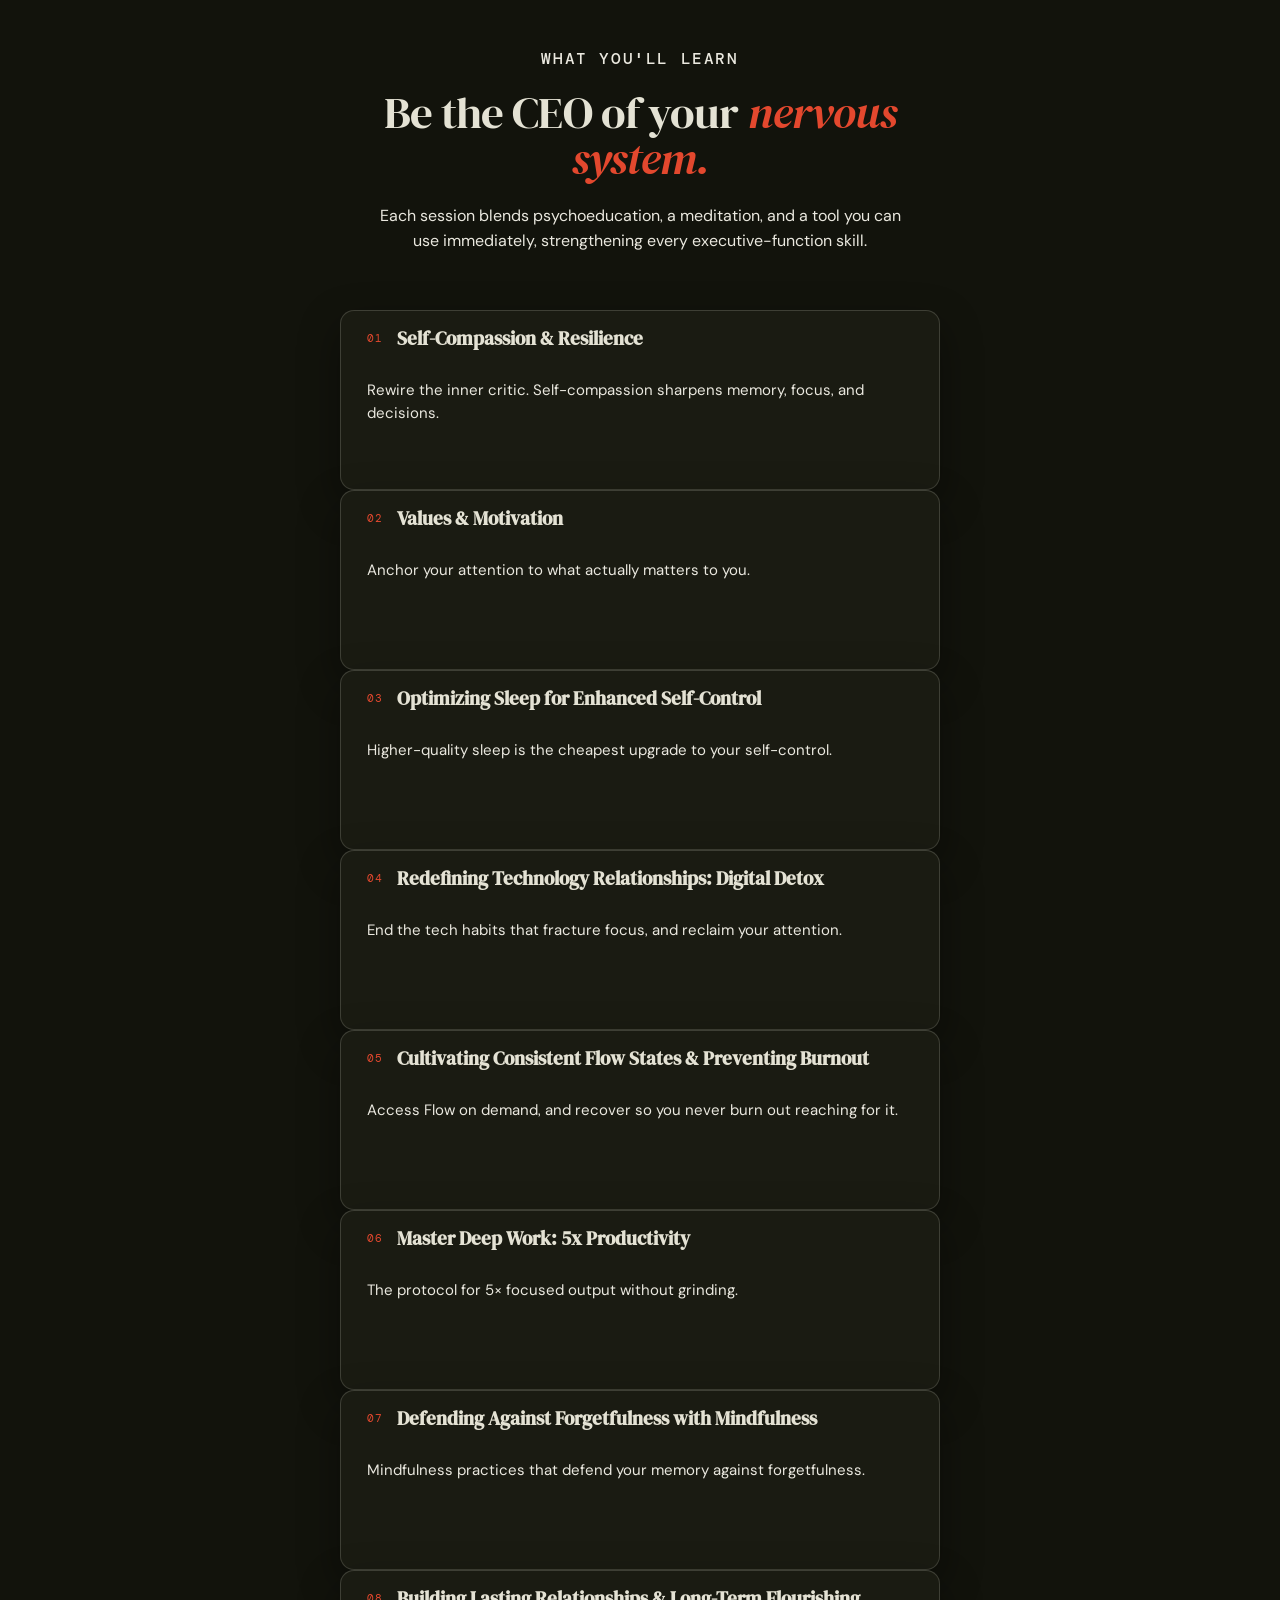
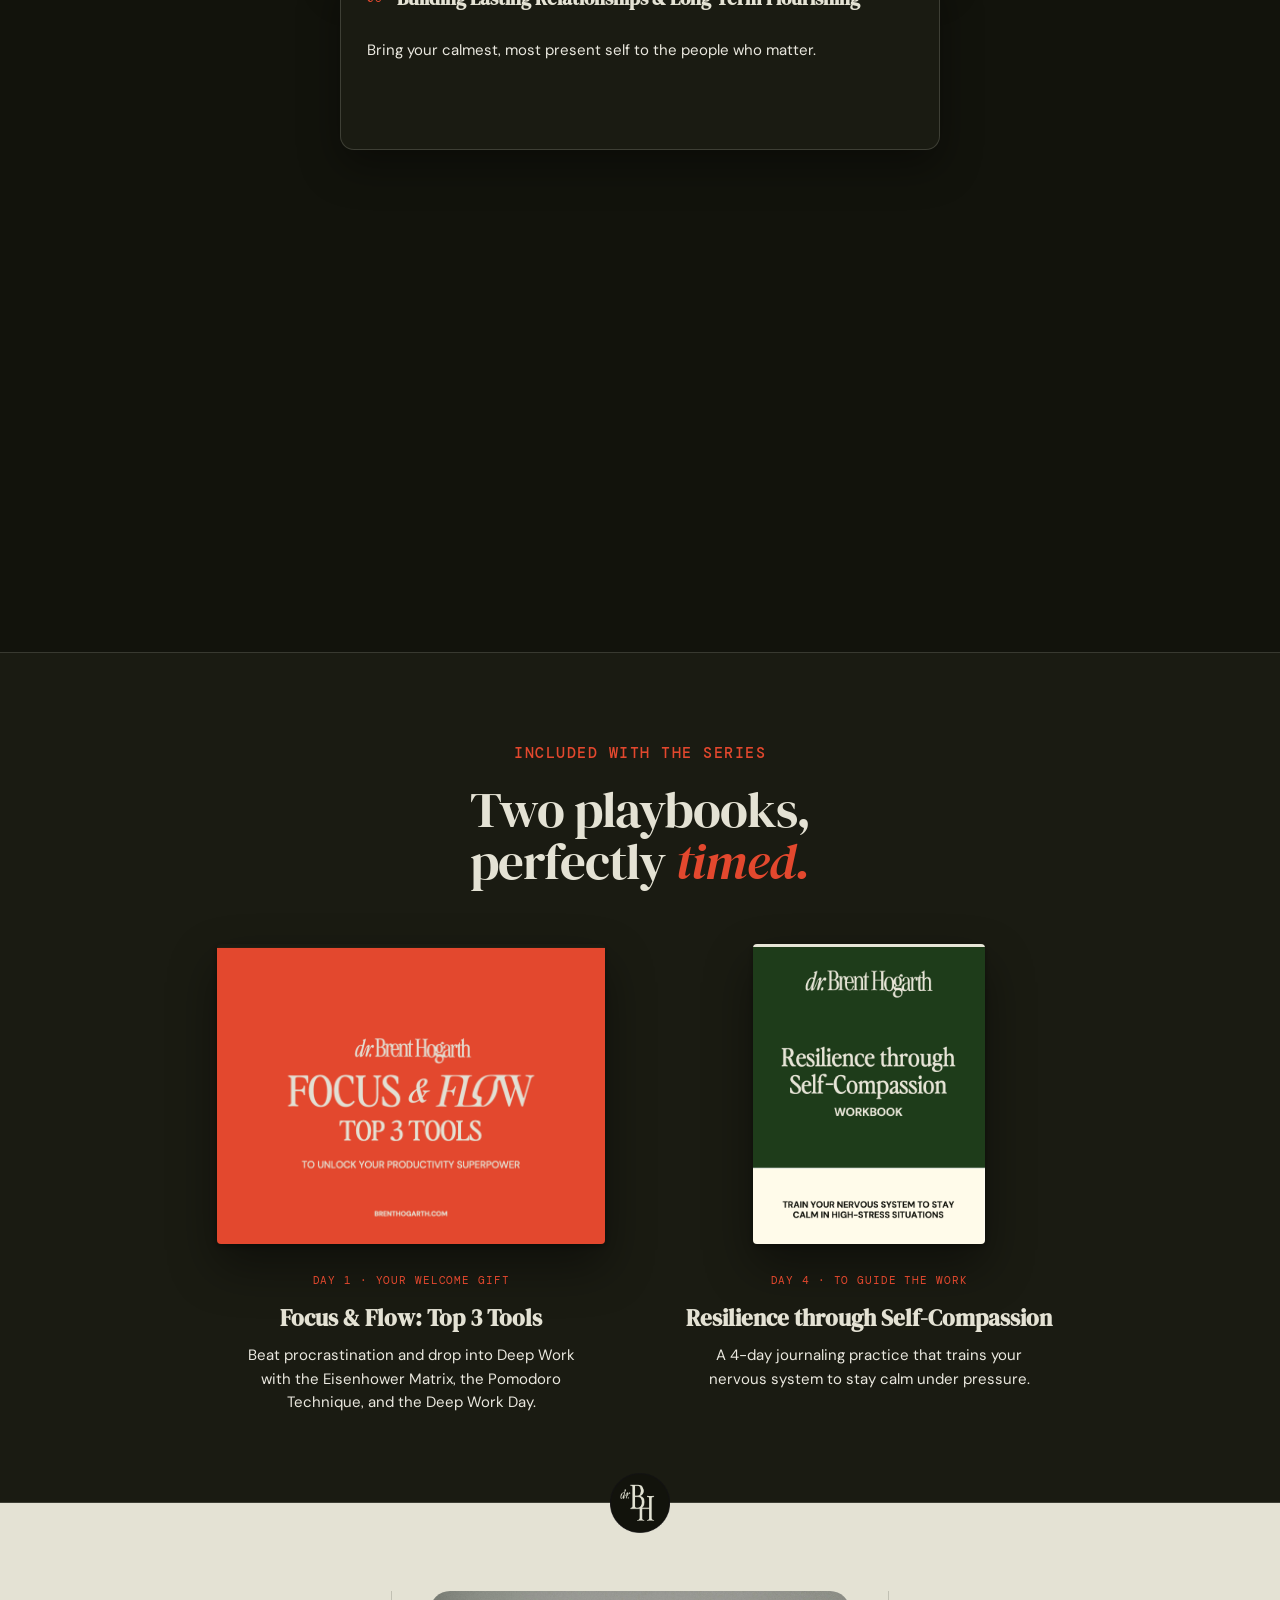
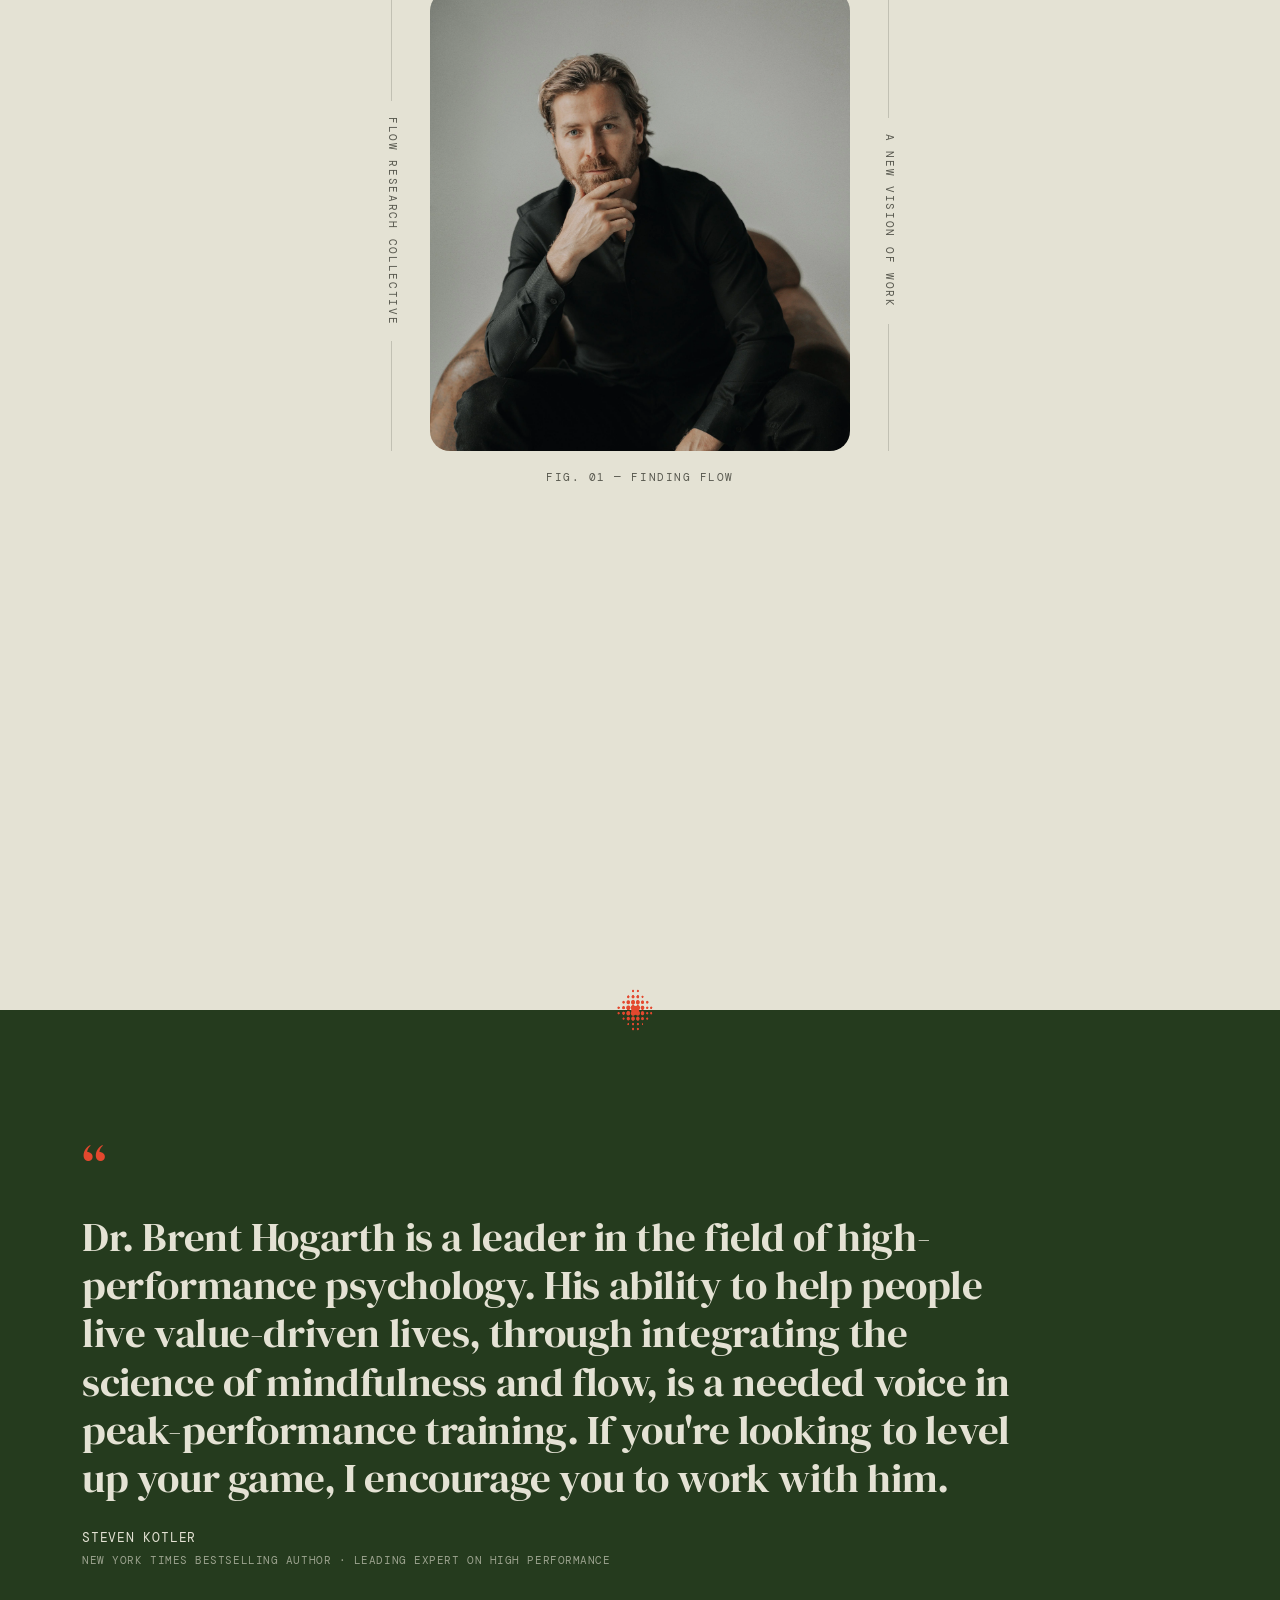
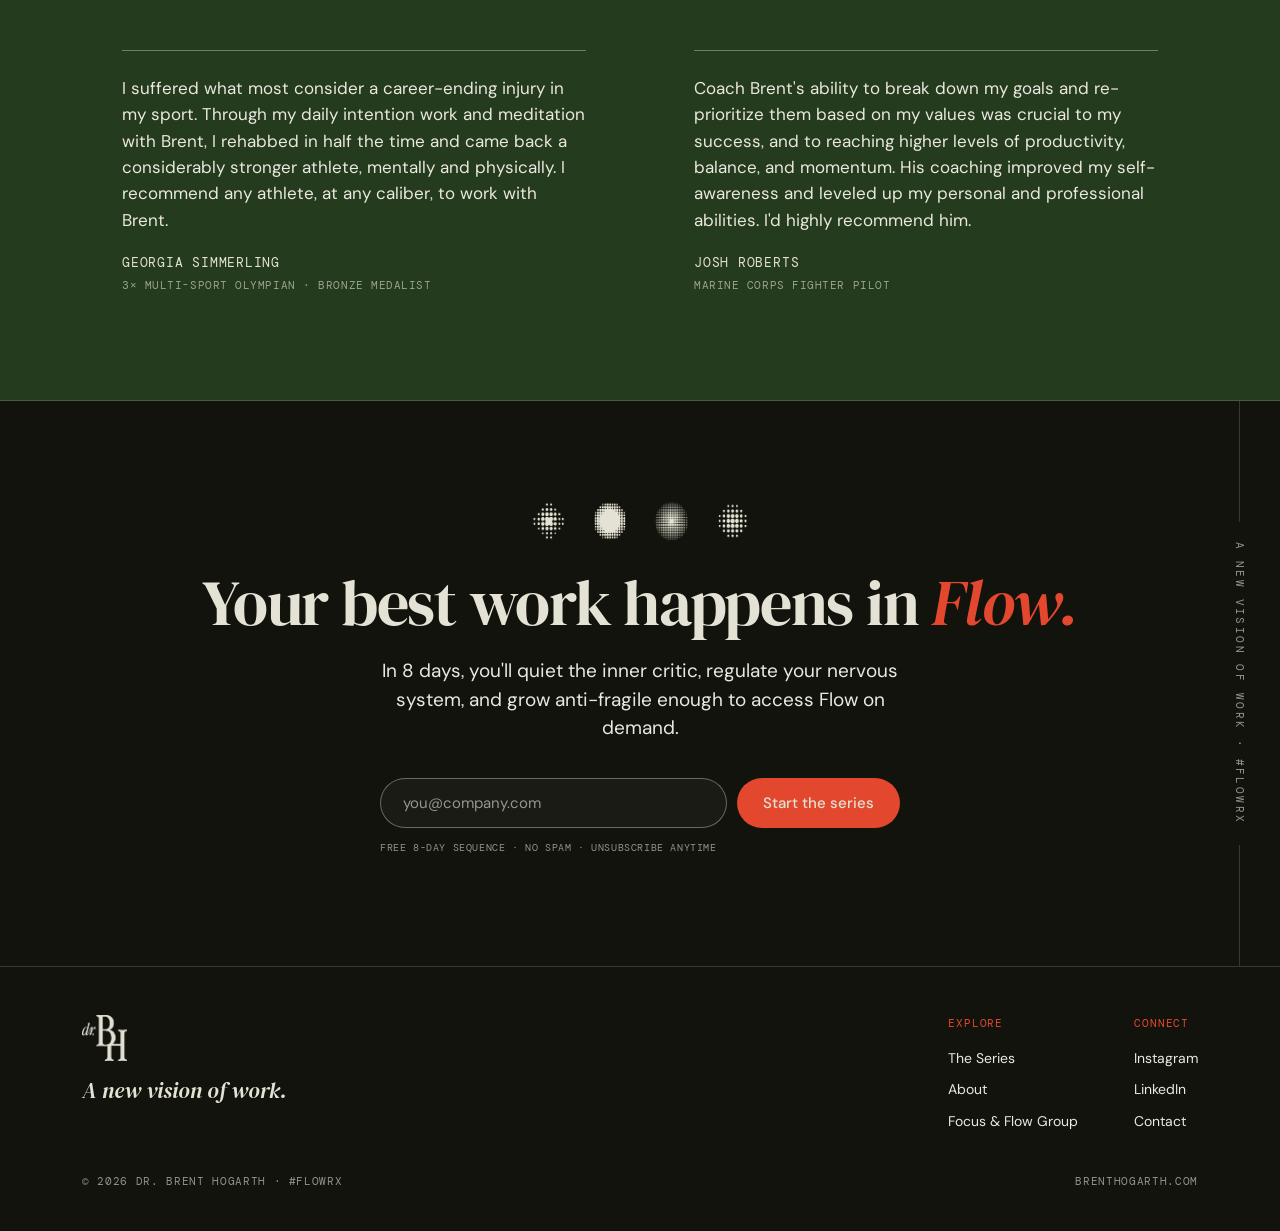
==== commit 2556d73a: "Copy: 8-day course, prominent Flow Mindset, playbook day 4 Co-Authored-By: Claude Opus 4.8 <noreply@" ====
--- a/index.html
+++ b/index.html
@@ -4,10 +4,10 @@
 <meta charset="utf-8">
 <meta name="viewport" content="width=device-width, initial-scale=1">
 <title>Dr. Brent Hogarth · Thinking Productively</title>
-<meta name="description" content="A free 12-day, science-backed email series from Dr. Brent Hogarth. Master your nervous system, defend your focus, and access Flow like the world's top leaders and athletes.">
+<meta name="description" content="A free 8-day, science-backed email series from Dr. Brent Hogarth. Master your nervous system, defend your focus, and access Flow like the world's top leaders and athletes.">
 
 <meta property="og:title" content="Thinking Productively · Dr. Brent Hogarth">
-<meta property="og:description" content="A free 12-day, science-backed sequence on Flow, focus, and Deep Work.">
+<meta property="og:description" content="A free 8-day, science-backed sequence on Flow, focus, and Deep Work.">
 <meta property="og:type" content="website">
 
 <link rel="preconnect" href="https://fonts.googleapis.com">
@@ -48,7 +48,7 @@
           <span class="italic accent">productivity superpower.</span>
         </h1>
         <p class="hero__lead">
-          A 12-day, science-backed sequence from Dr. Brent Hogarth. Conquer the self-criticism
+          An 8-day, science-backed sequence from Dr. Brent Hogarth. Conquer the self-criticism
           beneath the burnout, master your ADHD nervous system like the world's leading corporate
           athletes, and access Flow on demand.
         </p>
@@ -61,7 +61,7 @@
                      placeholder="you@company.com" autocomplete="email" aria-label="Email address">
               <button class="email-form__btn" type="submit">Start the series</button>
             </div>
-            <p class="email-form__hint">FREE 12-DAY SEQUENCE · NO SPAM · UNSUBSCRIBE ANYTIME</p>
+            <p class="email-form__hint">FREE 8-DAY SEQUENCE · NO SPAM · UNSUBSCRIBE ANYTIME</p>
           </form>
           <div class="email-form__success" role="status">
             <svg width="22" height="22" viewBox="0 0 24 24" fill="none" stroke="currentColor" stroke-width="1.8" stroke-linecap="round" stroke-linejoin="round" style="color:var(--courtside);flex:none"><path d="M22 11.08V12a10 10 0 1 1-5.93-9.14"/><polyline points="22 4 12 14.01 9 11.01"/></svg>
@@ -187,7 +187,7 @@
           <img class="playbook__cover" src="assets/playbook-selfcompassion.png?v=3"
                alt="Resilience through Self-Compassion workbook cover">
           <figcaption>
-            <span class="playbook__tag">Day 6 · To guide the work</span>
+            <span class="playbook__tag">Day 4 · To guide the work</span>
             <h3 class="playbook__name">Resilience through Self-Compassion</h3>
             <p class="playbook__desc">A 4-day journaling practice that trains your nervous system to stay calm under pressure.</p>
           </figcaption>
@@ -307,7 +307,7 @@
         Your best work happens in <span class="italic accent">Flow.</span>
       </h2>
       <p class="final__lead reveal">
-        In 12 days, you'll quiet the inner critic, regulate your nervous system, and grow anti-fragile enough to access Flow on demand.
+        In 8 days, you'll quiet the inner critic, regulate your nervous system, and grow anti-fragile enough to access Flow on demand.
       </p>
       <div class="email-form reveal" data-email-form>
         <form novalidate>
@@ -316,7 +316,7 @@
                    placeholder="you@company.com" autocomplete="email" aria-label="Email address">
             <button class="email-form__btn" type="submit">Start the series</button>
           </div>
-          <p class="email-form__hint">FREE 12-DAY SEQUENCE · NO SPAM · UNSUBSCRIBE ANYTIME</p>
+          <p class="email-form__hint">FREE 8-DAY SEQUENCE · NO SPAM · UNSUBSCRIBE ANYTIME</p>
         </form>
         <div class="email-form__success" role="status">
           <svg width="22" height="22" viewBox="0 0 24 24" fill="none" stroke="currentColor" stroke-width="1.8" stroke-linecap="round" stroke-linejoin="round" style="color:var(--courtside);flex:none"><path d="M22 11.08V12a10 10 0 1 1-5.93-9.14"/><polyline points="22 4 12 14.01 9 11.01"/></svg>
--- a/styles.css
+++ b/styles.css
@@ -338,12 +338,13 @@
 }
 .method__outcome {
   font-family: var(--font-display);
-  font-size: 1.25rem;
+  font-size: 1.3rem;
+  line-height: 1.5;
   color: var(--fg2);
-  margin: 36px auto 0;
+  margin: 40px auto 0;
   max-width: 46ch;
 }
-.method__outcome .accent { color: var(--courtside); }
+.method__outcome .accent { color: var(--courtside); font-size: 1.6em; }
 .stage {
   border-top: 1px solid var(--hairline-strong);
   padding-top: 24px;
